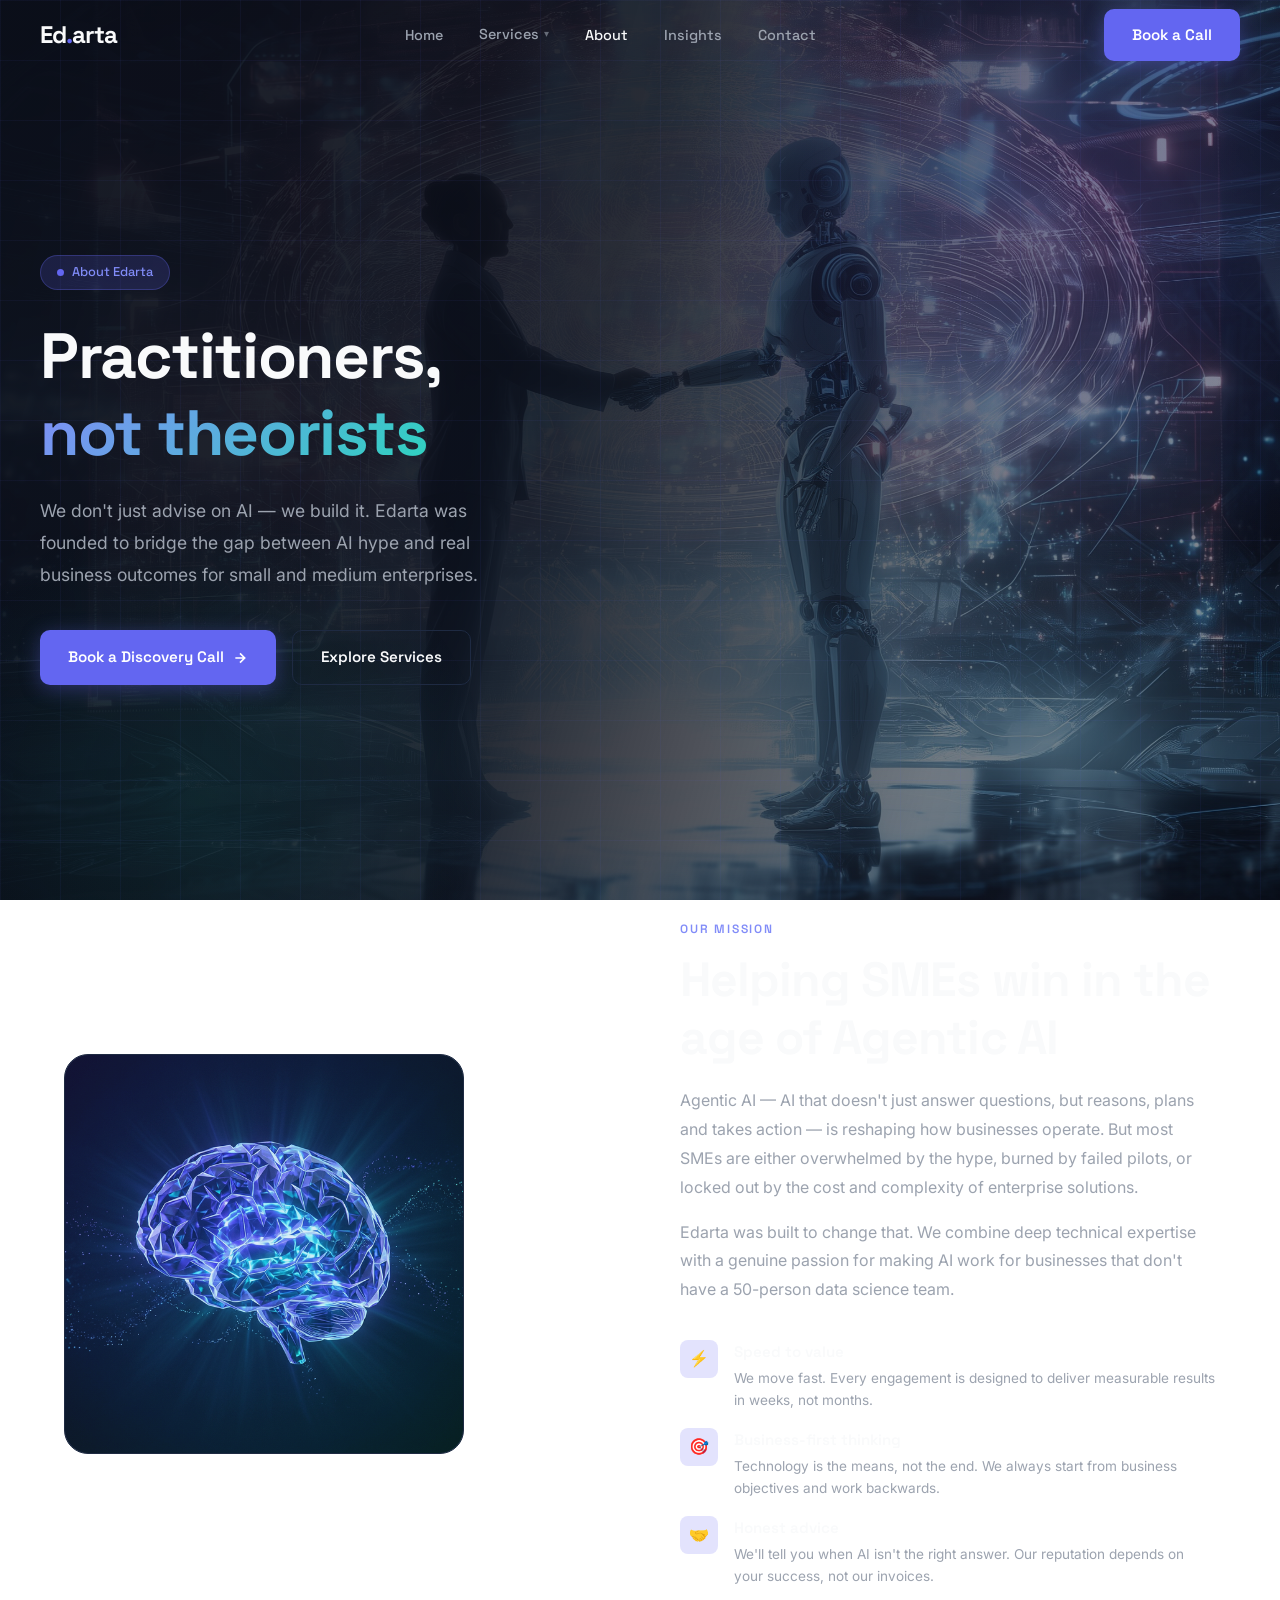
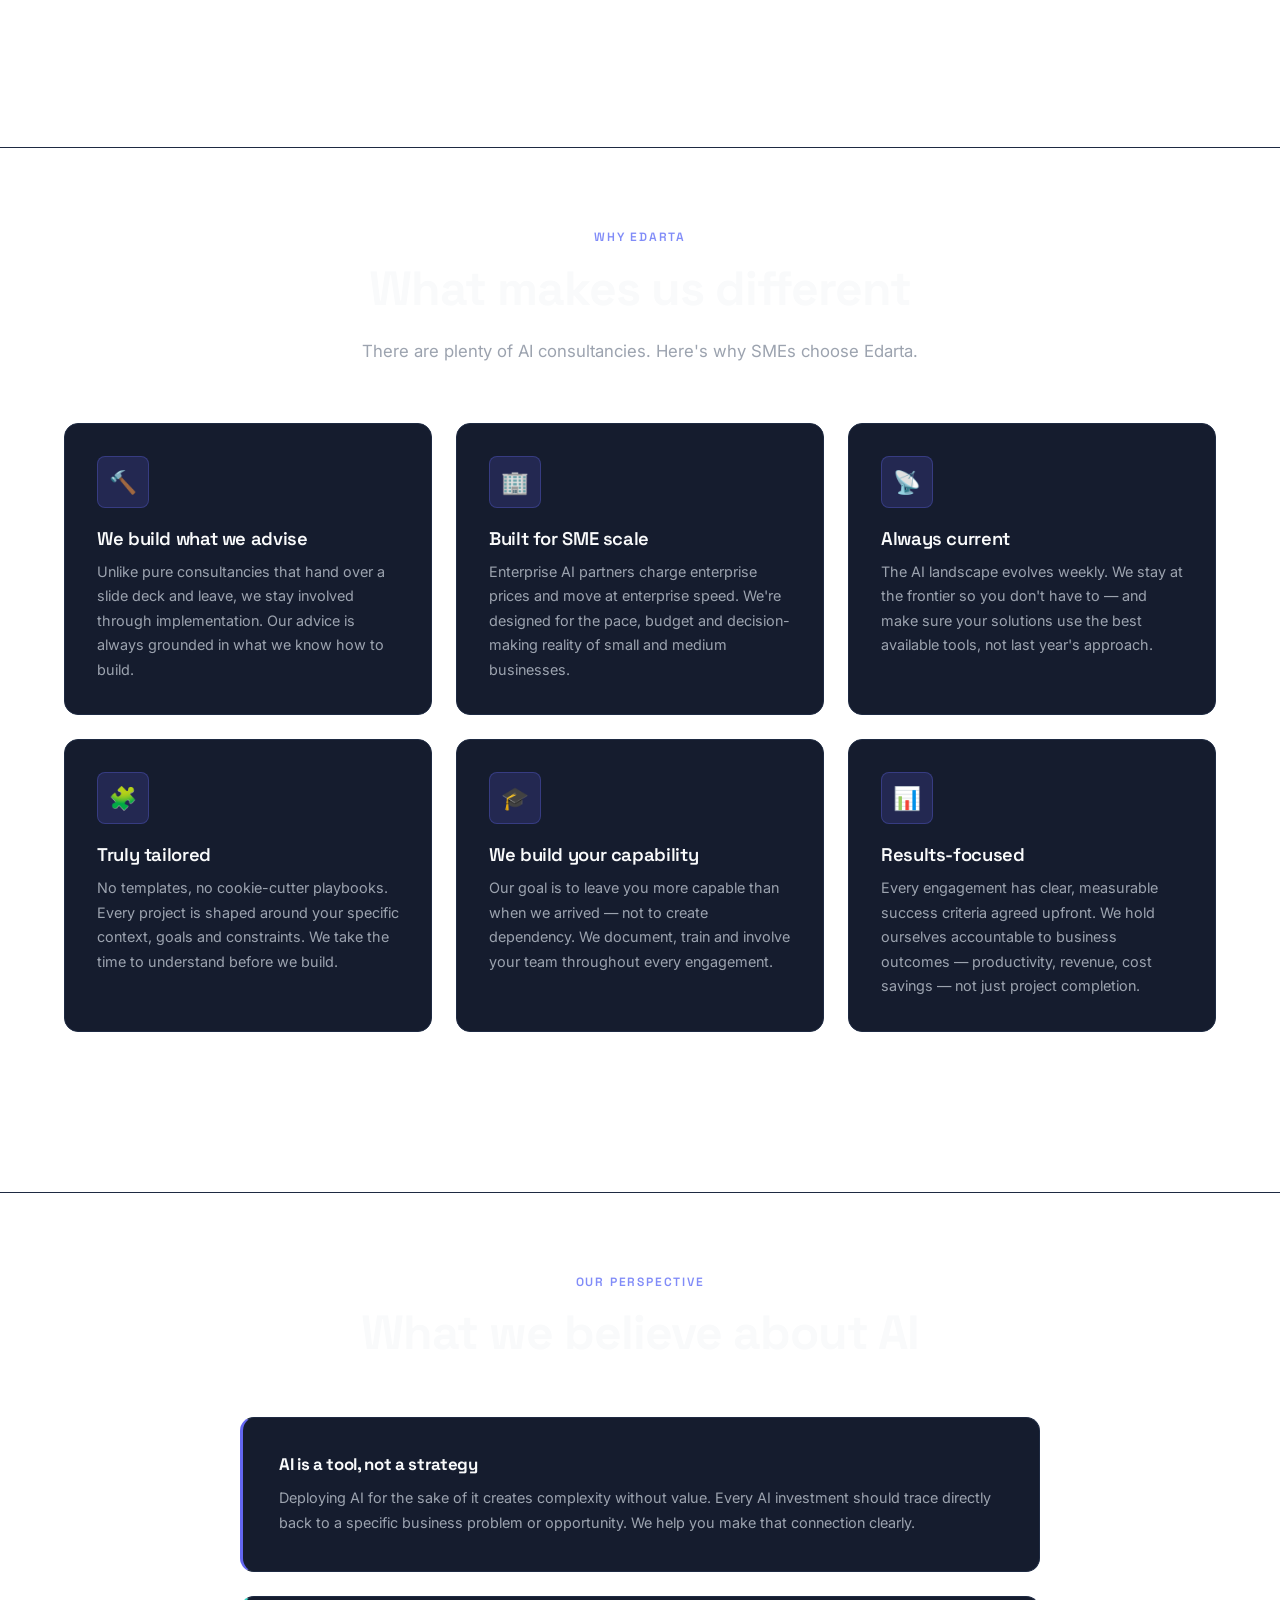
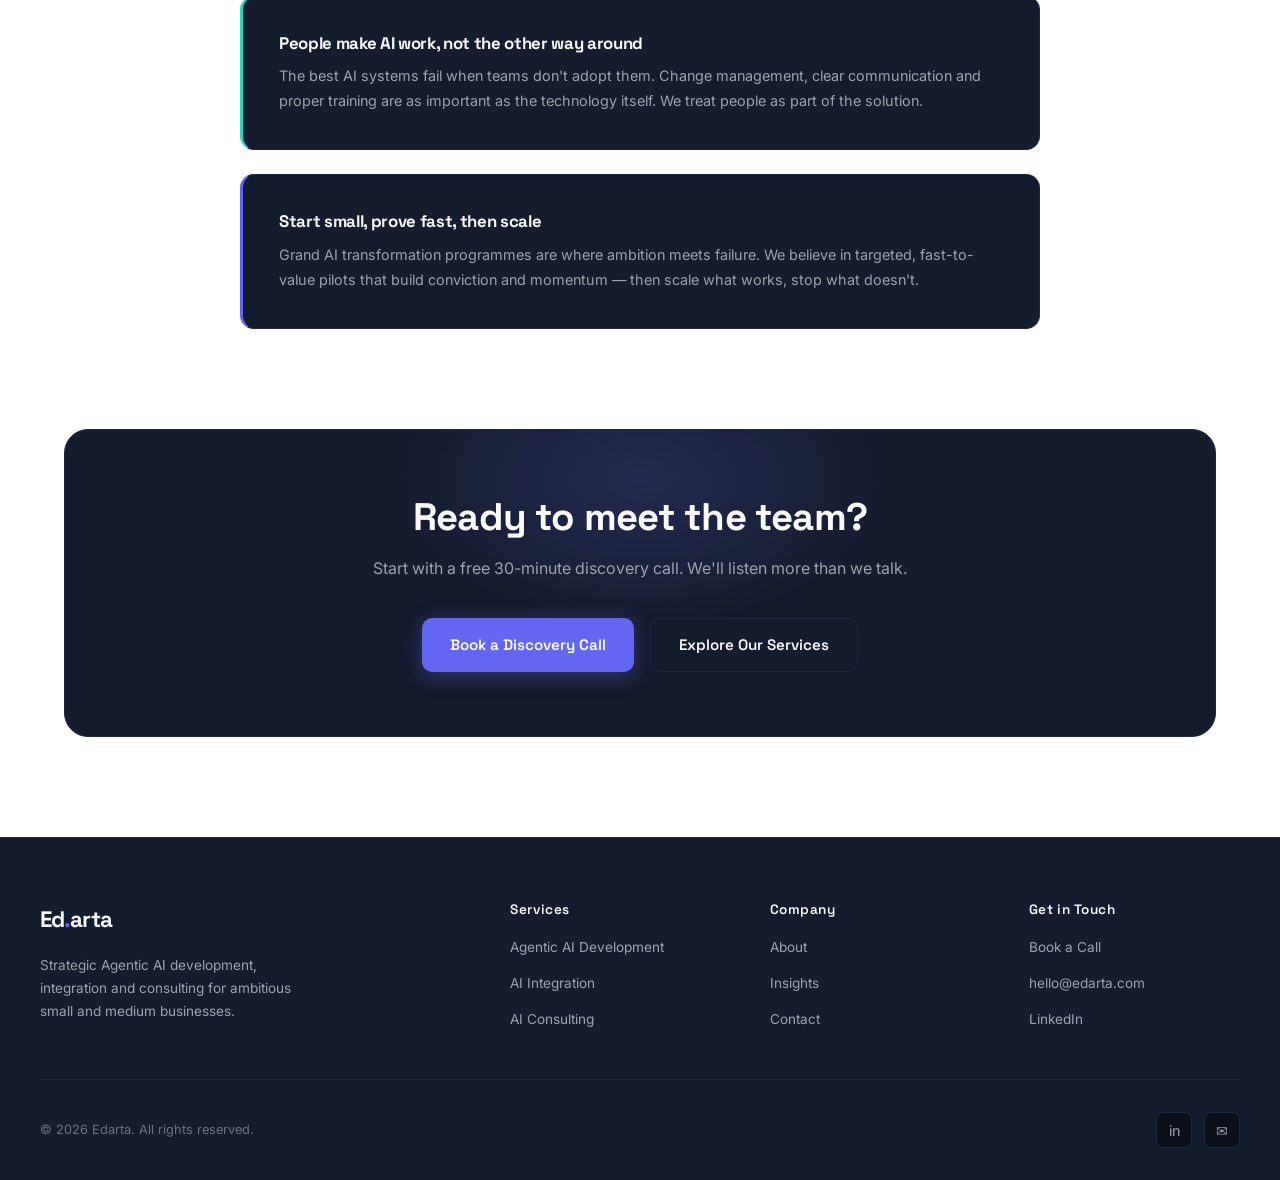
==== about.html @ b9f438ba "Add fixed parallax background to all pages with seamless scroll effect" ====
<!DOCTYPE html>
<html lang="en">

<head>
    <meta charset="UTF-8" />
    <meta name="viewport" content="width=device-width, initial-scale=1.0" />
    <title>About — Edarta | Who We Are</title>
    <meta name="description"
        content="Edarta is a strategic AI consultancy and development partner focused on helping SMEs harness the power of Agentic AI — practically and profitably." />
    <link rel="canonical" href="https://edarta.com/about" />
    <link rel="stylesheet" href="css/style.css" />
    <link rel="icon"
        href="data:image/svg+xml,<svg xmlns='http://www.w3.org/2000/svg' viewBox='0 0 100 100'><text y='.9em' font-size='90'>⬡</text></svg>" />
</head>

<body>
    <div id="page-fixed-bg"
        style="position:fixed;inset:0;z-index:-2;background:url('images/about_bg.jpg') center 30%/cover no-repeat;">
    </div>
    <div id="page-dark-overlay"
        style="position:fixed;inset:0;z-index:-1;background:linear-gradient(105deg, rgba(11,15,26,0.97) 0%, rgba(11,15,26,0.88) 45%, rgba(11,15,26,0.55) 75%, rgba(11,15,26,0.45) 100%);pointer-events:none;">
    </div>

    <!-- ── Navigation ─────────────────────── -->
    <nav class="nav" id="navbar">
        <div class="nav-inner">
            <a href="index.html" class="nav-logo">Ed<span>.</span>arta</a>
            <ul class="nav-links">
                <li><a href="index.html">Home</a></li>
                <li class="has-dropdown">
                    <a href="services.html">Services <span class="nav-dropdown-arrow">▾</span></a>
                    <ul class="nav-dropdown">
                        <li><a href="services.html#agentic"><span class="nav-dropdown-icon">🤖</span>Agentic AI Dev</a>
                        </li>
                        <li><a href="services.html#integration"><span class="nav-dropdown-icon">🔗</span>AI
                                Integration</a></li>
                        <li><a href="services.html#consulting"><span class="nav-dropdown-icon">🧭</span>AI
                                Consulting</a></li>
                    </ul>
                </li>
                <li><a href="about.html" class="active">About</a></li>
                <li><a href="insights.html">Insights</a></li>
                <li><a href="contact.html">Contact</a></li>
            </ul>
            <div class="nav-cta">
                <a href="contact.html" class="btn btn-primary">Book a Call</a>
            </div>
            <button class="nav-toggle" id="nav-toggle" aria-label="Toggle mobile menu">
                <span></span><span></span><span></span>
            </button>
        </div>
    </nav>
    <nav class="nav-mobile" id="nav-mobile">
        <a href="index.html">Home</a>
        <a href="services.html">Services</a>
        <a href="about.html">About</a>
        <a href="insights.html">Insights</a>
        <a href="contact.html">Contact</a>
        <a href="contact.html" class="btn btn-primary">Book a Call</a>
    </nav>

    <main>

        <!-- ── Page Hero ──────────────────────── -->
        <section class="hero" aria-label="About Hero">
            <div class="hero-bg">
                <div class="hero-grid"></div>
                <div class="hero-radial"></div>
                <div class="hero-radial-2"></div>
            </div>
            <div class="hero-content">
                <div class="hero-text">
                    <div class="hero-badge">
                        <span class="hero-badge-dot"></span>
                        About Edarta
                    </div>
                    <h1 class="hero-title">Practitioners, <span class="accent">not&nbsp;theorists</span></h1>
                    <p class="hero-subtitle">
                        We don't just advise on AI — we build it. Edarta was founded to bridge the gap between AI hype
                        and
                        real business outcomes for small and medium enterprises.
                    </p>
                    <div class="hero-actions">
                        <a href="contact.html" class="btn btn-primary" id="about-hero-cta">
                            Book a Discovery Call
                            <svg width="16" height="16" viewBox="0 0 24 24" fill="none" stroke="currentColor"
                                stroke-width="2.5">
                                <path d="M5 12h14M12 5l7 7-7 7" />
                            </svg>
                        </a>
                        <a href="services.html" class="btn btn-outline">Explore Services</a>
                    </div>
                </div>
            </div>
        </section>


        <!-- ── Mission ────────────────────────── -->
        <section style="padding-top: 20px;">
            <div class="container">
                <div class="about-grid">
                    <div class="about-visual fade-up">
                        <div class="about-img-placeholder" style="padding:0;overflow:hidden;">
                            <img src="images/about_brain.png" alt="Crystal brain representing AI intelligence"
                                style="width:100%;height:100%;object-fit:cover;border-radius:var(--radius-lg);" />
                        </div>

                    </div>

                    <div class="fade-up fade-up-delay-2">
                        <span class="section-label">Our Mission</span>
                        <h2 class="section-title">Helping SMEs win in the age of Agentic AI</h2>
                        <p style="color: var(--text-secondary); line-height: 1.8; margin-bottom: 16px;">
                            Agentic AI — AI that doesn't just answer questions, but reasons, plans and takes action — is
                            reshaping how businesses operate. But most SMEs are either overwhelmed by the hype, burned
                            by failed pilots, or locked out by the cost and complexity of enterprise solutions.
                        </p>
                        <p style="color: var(--text-secondary); line-height: 1.8; margin-bottom: 36px;">
                            Edarta was built to change that. We combine deep technical expertise with a genuine passion
                            for making AI work for businesses that don't have a 50-person data science team.
                        </p>

                        <div class="values-list">
                            <div class="value-item">
                                <div class="value-icon">⚡</div>
                                <div>
                                    <div class="value-title">Speed to value</div>
                                    <p class="value-text">We move fast. Every engagement is designed to deliver
                                        measurable results in weeks, not months.</p>
                                </div>
                            </div>
                            <div class="value-item">
                                <div class="value-icon">🎯</div>
                                <div>
                                    <div class="value-title">Business-first thinking</div>
                                    <p class="value-text">Technology is the means, not the end. We always start from
                                        business objectives and work backwards.</p>
                                </div>
                            </div>
                            <div class="value-item">
                                <div class="value-icon">🤝</div>
                                <div>
                                    <div class="value-title">Honest advice</div>
                                    <p class="value-text">We'll tell you when AI isn't the right answer. Our reputation
                                        depends on your success, not our invoices.</p>
                                </div>
                            </div>
                        </div>
                    </div>
                </div>
            </div>
        </section>

        <div class="divider" style="margin: 60px 0;"></div>

        <!-- ── Why Edarta ─────────────────────── -->
        <section style="padding-top: 20px;">
            <div class="container">
                <div class="text-center fade-up" style="margin-bottom: 56px;">
                    <span class="section-label">Why Edarta</span>
                    <h2 class="section-title">What makes us different</h2>
                    <p class="section-subtitle">There are plenty of AI consultancies. Here's why SMEs choose Edarta.</p>
                </div>

                <div class="services-grid">
                    <div class="card fade-up fade-up-delay-1">
                        <div class="card-icon">🔨</div>
                        <h3 class="card-title">We build what we advise</h3>
                        <p class="card-text">Unlike pure consultancies that hand over a slide deck and leave, we stay
                            involved through implementation. Our advice is always grounded in what we know how to build.
                        </p>
                    </div>
                    <div class="card fade-up fade-up-delay-2">
                        <div class="card-icon">🏢</div>
                        <h3 class="card-title">Built for SME scale</h3>
                        <p class="card-text">Enterprise AI partners charge enterprise prices and move at enterprise
                            speed. We're designed for the pace, budget and decision-making reality of small and medium
                            businesses.</p>
                    </div>
                    <div class="card fade-up fade-up-delay-3">
                        <div class="card-icon">📡</div>
                        <h3 class="card-title">Always current</h3>
                        <p class="card-text">The AI landscape evolves weekly. We stay at the frontier so you don't have
                            to — and make sure your solutions use the best available tools, not last year's approach.
                        </p>
                    </div>
                    <div class="card fade-up fade-up-delay-1">
                        <div class="card-icon">🧩</div>
                        <h3 class="card-title">Truly tailored</h3>
                        <p class="card-text">No templates, no cookie-cutter playbooks. Every project is shaped around
                            your specific context, goals and constraints. We take the time to understand before we
                            build.</p>
                    </div>
                    <div class="card fade-up fade-up-delay-2">
                        <div class="card-icon">🎓</div>
                        <h3 class="card-title">We build your capability</h3>
                        <p class="card-text">Our goal is to leave you more capable than when we arrived — not to create
                            dependency. We document, train and involve your team throughout every engagement.</p>
                    </div>
                    <div class="card fade-up fade-up-delay-3">
                        <div class="card-icon">📊</div>
                        <h3 class="card-title">Results-focused</h3>
                        <p class="card-text">Every engagement has clear, measurable success criteria agreed upfront. We
                            hold ourselves accountable to business outcomes — productivity, revenue, cost savings — not
                            just project completion.</p>
                    </div>
                </div>
            </div>
        </section>

        <div class="divider" style="margin: 60px 0;"></div>

        <!-- ── Our Approach to AI ─────────────── -->
        <section style="padding-top: 20px; padding-bottom: 40px;">
            <div class="container">
                <div class="text-center fade-up" style="margin-bottom: 56px;">
                    <span class="section-label">Our Perspective</span>
                    <h2 class="section-title">What we believe about AI</h2>
                </div>

                <div style="max-width: 800px; margin: 0 auto; display: flex; flex-direction: column; gap: 24px;">
                    <div class="card fade-up" style="padding: 36px; border-left: 3px solid var(--indigo);">
                        <h3
                            style="font-family: var(--font-heading); font-size: 1.05rem; margin-bottom: 10px; color: var(--text-primary);">
                            AI is a tool, not a strategy</h3>
                        <p style="color: var(--text-secondary); font-size: 0.9rem; line-height: 1.75;">Deploying AI for
                            the sake of it creates complexity without value. Every AI investment should trace directly
                            back to a specific business problem or opportunity. We help you make that connection
                            clearly.</p>
                    </div>
                    <div class="card fade-up fade-up-delay-1"
                        style="padding: 36px; border-left: 3px solid var(--teal);">
                        <h3
                            style="font-family: var(--font-heading); font-size: 1.05rem; margin-bottom: 10px; color: var(--text-primary);">
                            People make AI work, not the other way around</h3>
                        <p style="color: var(--text-secondary); font-size: 0.9rem; line-height: 1.75;">The best AI
                            systems fail when teams don't adopt them. Change management, clear communication and proper
                            training are as important as the technology itself. We treat people as part of the solution.
                        </p>
                    </div>
                    <div class="card fade-up fade-up-delay-2"
                        style="padding: 36px; border-left: 3px solid var(--indigo);">
                        <h3
                            style="font-family: var(--font-heading); font-size: 1.05rem; margin-bottom: 10px; color: var(--text-primary);">
                            Start small, prove fast, then scale</h3>
                        <p style="color: var(--text-secondary); font-size: 0.9rem; line-height: 1.75;">Grand AI
                            transformation programmes are where ambition meets failure. We believe in targeted,
                            fast-to-value pilots that build conviction and momentum — then scale what works, stop what
                            doesn't.</p>
                    </div>
                </div>
            </div>
        </section>

        <!-- ── CTA ────────────────────────────── -->
        <section style="padding: 60px 24px 100px;">
            <div class="cta-banner fade-up">
                <h2>Ready to meet the team?</h2>
                <p>Start with a free 30-minute discovery call. We'll listen more than we talk.</p>
                <div class="cta-actions">
                    <a href="contact.html" class="btn btn-primary" id="about-cta">Book a Discovery Call</a>
                    <a href="services.html" class="btn btn-outline">Explore Our Services</a>
                </div>
            </div>
        </section>

    </main>

    <footer class="footer">
        <div class="footer-inner">
            <div class="footer-grid">
                <div class="footer-brand">
                    <span class="nav-logo">Ed<span>.</span>arta</span>
                    <p>Strategic Agentic AI development, integration and consulting for ambitious small and medium
                        businesses.</p>
                </div>
                <div class="footer-col">
                    <h4>Services</h4>
                    <ul>
                        <li><a href="services.html#agentic">Agentic AI Development</a></li>
                        <li><a href="services.html#integration">AI Integration</a></li>
                        <li><a href="services.html#consulting">AI Consulting</a></li>
                    </ul>
                </div>
                <div class="footer-col">
                    <h4>Company</h4>
                    <ul>
                        <li><a href="about.html">About</a></li>
                        <li><a href="insights.html">Insights</a></li>
                        <li><a href="contact.html">Contact</a></li>
                    </ul>
                </div>
                <div class="footer-col">
                    <h4>Get in Touch</h4>
                    <ul>
                        <li><a href="contact.html">Book a Call</a></li>
                        <li><a href="mailto:hello@edarta.com">hello@edarta.com</a></li>
                        <li><a href="https://linkedin.com/company/edarta" target="_blank" rel="noopener">LinkedIn</a>
                        </li>
                    </ul>
                </div>
            </div>
            <div class="footer-bottom">
                <span>© 2026 Edarta. All rights reserved.</span>
                <div class="footer-socials">
                    <a href="https://linkedin.com/company/edarta" target="_blank" rel="noopener"
                        class="footer-social-link" aria-label="LinkedIn">in</a>
                    <a href="mailto:hello@edarta.com" class="footer-social-link" aria-label="Email">✉</a>
                </div>
            </div>
        </div>
    </footer>

    <script src="js/main.js"></script>
</body>

</html>
---- css/style.css ----
/* ============================================
   EDARTA — Global Stylesheet
   Design System: Deep Navy + Electric Indigo
   ============================================ */

@import url('https://fonts.googleapis.com/css2?family=Space+Grotesk:wght@300;400;500;600;700&family=Inter:wght@300;400;500&display=swap');

/* ── Reset & Base ─────────────────────────── */
*,
*::before,
*::after {
    box-sizing: border-box;
    margin: 0;
    padding: 0;
}

:root {
    --navy: #0B0F1A;
    --navy-mid: #111827;
    --navy-card: #151C2E;
    --navy-border: #1E2A42;
    --indigo: #6366F1;
    --indigo-light: #818CF8;
    --indigo-glow: rgba(99, 102, 241, 0.18);
    --teal: #2DD4BF;
    --teal-glow: rgba(45, 212, 191, 0.15);
    --white: #FFFFFF;
    --grey-100: #F3F4F6;
    --grey-300: #D1D5DB;
    --grey-400: #9CA3AF;
    --grey-500: #6B7280;
    --text-primary: #F9FAFB;
    --text-secondary: #9CA3AF;
    --text-muted: #6B7280;
    --radius-sm: 8px;
    --radius-md: 14px;
    --radius-lg: 24px;
    --radius-xl: 40px;
    --shadow-card: 0 4px 32px rgba(0, 0, 0, 0.35);
    --shadow-glow: 0 0 40px rgba(99, 102, 241, 0.2);
    --transition: 0.3s cubic-bezier(0.4, 0, 0.2, 1);
    --font-heading: 'Space Grotesk', sans-serif;
    --font-body: 'Inter', sans-serif;
    --max-w: 1200px;
    --section-pad: 100px 24px;
}

html {
    scroll-behavior: smooth;
}

body {
    font-family: var(--font-body);
    background-color: transparent;
    color: var(--text-primary);
    line-height: 1.6;
    -webkit-font-smoothing: antialiased;
    overflow-x: hidden;
}

img {
    display: block;
    max-width: 100%;
}

a {
    text-decoration: none;
    color: inherit;
}

ul {
    list-style: none;
}

/* ── Typography ───────────────────────────── */
h1,
h2,
h3,
h4,
h5,
h6 {
    font-family: var(--font-heading);
    font-weight: 700;
    line-height: 1.2;
    letter-spacing: -0.02em;
}

.section-label {
    font-family: var(--font-heading);
    font-size: 0.75rem;
    font-weight: 600;
    letter-spacing: 0.15em;
    text-transform: uppercase;
    color: var(--indigo-light);
    margin-bottom: 12px;
    display: block;
}

.section-title {
    font-size: clamp(2rem, 4vw, 3rem);
    color: var(--text-primary);
    margin-bottom: 20px;
}

.section-subtitle {
    font-size: 1.05rem;
    color: var(--text-secondary);
    max-width: 600px;
    line-height: 1.75;
}

/* ── Layout ───────────────────────────────── */
.container {
    max-width: var(--max-w);
    margin: 0 auto;
    padding: 0 24px;
}

section {
    padding: var(--section-pad);
}

.text-center {
    text-align: center;
}

.text-center .section-subtitle {
    margin: 0 auto;
}

/* ── Buttons ──────────────────────────────── */
.btn {
    display: inline-flex;
    align-items: center;
    gap: 8px;
    padding: 14px 28px;
    border-radius: 10px;
    font-family: var(--font-heading);
    font-weight: 600;
    font-size: 0.95rem;
    cursor: pointer;
    transition: var(--transition);
    border: none;
    outline: none;
    text-decoration: none;
    white-space: nowrap;
}

.btn-primary {
    background: var(--indigo);
    color: #fff;
    box-shadow: 0 4px 20px rgba(99, 102, 241, 0.35);
}

.btn-primary:hover {
    background: var(--indigo-light);
    transform: translateY(-2px);
    box-shadow: 0 8px 30px rgba(99, 102, 241, 0.45);
}

.btn-outline {
    background: transparent;
    color: var(--text-primary);
    border: 1.5px solid var(--navy-border);
}

.btn-outline:hover {
    border-color: var(--indigo);
    color: var(--indigo-light);
    transform: translateY(-2px);
}

.btn-ghost {
    background: transparent;
    color: var(--indigo-light);
    padding: 0;
    font-size: 0.95rem;
}

.btn-ghost:hover {
    color: var(--white);
}

.btn-ghost svg {
    transition: transform var(--transition);
}

.btn-ghost:hover svg {
    transform: translateX(4px);
}

/* ── Navigation ───────────────────────────── */
.nav {
    position: fixed;
    top: 0;
    left: 0;
    right: 0;
    z-index: 100;
    padding: 0 24px;
    transition: background var(--transition), box-shadow var(--transition);
}

.nav.scrolled {
    background: rgba(11, 15, 26, 0.90);
    backdrop-filter: blur(16px);
    -webkit-backdrop-filter: blur(16px);
    box-shadow: 0 1px 0 var(--navy-border);
}

.nav-inner {
    max-width: var(--max-w);
    margin: 0 auto;
    display: flex;
    align-items: center;
    justify-content: space-between;
    height: 70px;
}

.nav-logo {
    font-family: var(--font-heading);
    font-size: 1.5rem;
    font-weight: 700;
    color: var(--text-primary);
    letter-spacing: -0.04em;
}

.nav-logo span {
    color: var(--indigo);
}

.nav-links {
    display: flex;
    align-items: center;
    gap: 36px;
}

.nav-links a {
    font-family: var(--font-heading);
    font-size: 0.9rem;
    font-weight: 500;
    color: var(--text-secondary);
    transition: color var(--transition);
}

.nav-links a:hover,
.nav-links a.active {
    color: var(--text-primary);
}

/* ── Nav Dropdown ─────────────────────────── */
.nav-links li.has-dropdown {
    position: relative;
}

.nav-links li.has-dropdown>a {
    display: flex;
    align-items: center;
    gap: 5px;
}

.nav-dropdown-arrow {
    display: inline-block;
    font-size: 0.6rem;
    transition: transform var(--transition);
    opacity: 0.6;
}

.nav-links li.has-dropdown:hover .nav-dropdown-arrow {
    transform: rotate(180deg);
    opacity: 1;
}

.nav-dropdown {
    position: absolute;
    top: calc(100% + 14px);
    left: 50%;
    transform: translateX(-50%);
    width: 230px;
    background: rgba(15, 20, 40, 0.97);
    backdrop-filter: blur(20px);
    -webkit-backdrop-filter: blur(20px);
    border: 1px solid var(--navy-border);
    border-radius: var(--radius-md);
    padding: 8px;
    box-shadow: 0 16px 48px rgba(0, 0, 0, 0.5), 0 0 0 1px rgba(99, 102, 241, 0.08);
    opacity: 0;
    visibility: hidden;
    pointer-events: none;
    transform: translateX(-50%) translateY(8px);
    transition: opacity 0.2s ease, transform 0.2s ease, visibility 0.2s;
    z-index: 200;
}

.nav-links li.has-dropdown:hover .nav-dropdown {
    opacity: 1;
    visibility: visible;
    pointer-events: auto;
    transform: translateX(-50%) translateY(0);
}

/* Invisible bridge to prevent gap-based hover loss */
.nav-dropdown::before {
    content: '';
    position: absolute;
    top: -14px;
    left: 0;
    right: 0;
    height: 14px;
}

.nav-dropdown a {
    display: flex;
    align-items: center;
    gap: 10px;
    padding: 10px 14px;
    border-radius: 8px;
    font-size: 0.85rem !important;
    color: var(--text-secondary) !important;
    transition: background var(--transition), color var(--transition) !important;
    white-space: nowrap;
}

.nav-dropdown a:hover {
    background: var(--indigo-glow);
    color: var(--text-primary) !important;
}

.nav-dropdown-icon {
    width: 28px;
    height: 28px;
    border-radius: 6px;
    background: var(--indigo-glow);
    border: 1px solid rgba(99, 102, 241, 0.25);
    display: flex;
    align-items: center;
    justify-content: center;
    font-size: 0.85rem;
    flex-shrink: 0;
}


.nav-cta {
    display: flex;
    align-items: center;
    gap: 16px;
}

/* Hamburger */
.nav-toggle {
    display: none;
    flex-direction: column;
    gap: 5px;
    cursor: pointer;
    background: none;
    border: none;
    padding: 4px;
}

.nav-toggle span {
    display: block;
    width: 24px;
    height: 2px;
    background: var(--text-primary);
    border-radius: 2px;
    transition: var(--transition);
}

.nav-toggle.open span:nth-child(1) {
    transform: translateY(7px) rotate(45deg);
}

.nav-toggle.open span:nth-child(2) {
    opacity: 0;
}

.nav-toggle.open span:nth-child(3) {
    transform: translateY(-7px) rotate(-45deg);
}

/* Mobile menu */
.nav-mobile {
    display: none;
    position: fixed;
    inset: 70px 0 0 0;
    background: rgba(11, 15, 26, 0.98);
    backdrop-filter: blur(16px);
    flex-direction: column;
    align-items: center;
    justify-content: center;
    gap: 40px;
    z-index: 99;
}

.nav-mobile.open {
    display: flex;
}

.nav-mobile a {
    font-family: var(--font-heading);
    font-size: 1.5rem;
    font-weight: 600;
    color: var(--text-secondary);
    transition: color var(--transition);
}

.nav-mobile a:hover {
    color: var(--white);
}

/* ── Hero ─────────────────────────────────── */
.hero {
    min-height: 100vh;
    display: flex;
    align-items: center;
    position: relative;
    overflow: hidden;
    padding: 120px 24px 80px;
}

.hero-bg {
    position: absolute;
    inset: 0;
    pointer-events: none;
}

.hero-grid {
    position: absolute;
    inset: 0;
    background-image:
        linear-gradient(rgba(99, 102, 241, 0.06) 1px, transparent 1px),
        linear-gradient(90deg, rgba(99, 102, 241, 0.06) 1px, transparent 1px);
    background-size: 60px 60px;
}

.hero-radial {
    position: absolute;
    top: -200px;
    right: -200px;
    width: 800px;
    height: 800px;
    background: radial-gradient(circle at center, rgba(99, 102, 241, 0.18) 0%, transparent 70%);
    animation: pulse-glow 6s ease-in-out infinite;
}

.hero-radial-2 {
    position: absolute;
    bottom: -200px;
    left: -100px;
    width: 600px;
    height: 600px;
    background: radial-gradient(circle at center, rgba(45, 212, 191, 0.1) 0%, transparent 70%);
    animation: pulse-glow 8s ease-in-out infinite reverse;
}

@keyframes pulse-glow {

    0%,
    100% {
        opacity: 0.7;
        transform: scale(1);
    }

    50% {
        opacity: 1;
        transform: scale(1.05);
    }
}

.hero-content {
    max-width: var(--max-w);
    margin: 0 auto;
    display: grid;
    grid-template-columns: 1fr 1fr;
    gap: 60px;
    align-items: center;
    width: 100%;
    position: relative;
    z-index: 1;
}

.hero-badge {
    display: inline-flex;
    align-items: center;
    gap: 8px;
    background: var(--indigo-glow);
    border: 1px solid rgba(99, 102, 241, 0.3);
    border-radius: 100px;
    padding: 6px 16px;
    font-size: 0.8rem;
    font-family: var(--font-heading);
    font-weight: 500;
    color: var(--indigo-light);
    margin-bottom: 28px;
}

.hero-badge-dot {
    width: 7px;
    height: 7px;
    border-radius: 50%;
    background: var(--indigo);
    animation: blink 2s ease-in-out infinite;
}

@keyframes blink {

    0%,
    100% {
        opacity: 1;
    }

    50% {
        opacity: 0.3;
    }
}

.hero-title {
    font-size: clamp(2.6rem, 5vw, 4rem);
    margin-bottom: 24px;
}

.hero-title .accent {
    background: linear-gradient(135deg, var(--indigo-light), var(--teal));
    -webkit-background-clip: text;
    -webkit-text-fill-color: transparent;
    background-clip: text;
}

.hero-subtitle {
    font-size: 1.1rem;
    color: var(--text-secondary);
    line-height: 1.8;
    margin-bottom: 40px;
    max-width: 480px;
}

.hero-actions {
    display: flex;
    gap: 16px;
    flex-wrap: wrap;
}

/* Hero visual */
.hero-visual {
    position: relative;
    display: flex;
    justify-content: center;
    align-items: center;
}

.hero-diagram {
    width: 100%;
    max-width: 440px;
    aspect-ratio: 1;
    position: relative;
}

.diagram-ring {
    position: absolute;
    border-radius: 50%;
    border: 1px solid rgba(99, 102, 241, 0.2);
    top: 50%;
    left: 50%;
    transform: translate(-50%, -50%);
    animation: spin-slow linear infinite;
}

.diagram-ring:nth-child(1) {
    width: 70%;
    height: 70%;
    animation-duration: 20s;
    border-style: dashed;
}

.diagram-ring:nth-child(2) {
    width: 88%;
    height: 88%;
    animation-duration: 35s;
    animation-direction: reverse;
    border-color: rgba(45, 212, 191, 0.15);
}

.diagram-ring:nth-child(3) {
    width: 100%;
    height: 100%;
    animation-duration: 50s;
    border-color: rgba(99, 102, 241, 0.08);
}

@keyframes spin-slow {
    from {
        transform: translate(-50%, -50%) rotate(0deg);
    }

    to {
        transform: translate(-50%, -50%) rotate(360deg);
    }
}

.diagram-center {
    position: absolute;
    top: 50%;
    left: 50%;
    transform: translate(-50%, -50%);
    width: 90px;
    height: 90px;
    background: linear-gradient(135deg, var(--indigo), #4F46E5);
    border-radius: 50%;
    display: flex;
    align-items: center;
    justify-content: center;
    box-shadow: 0 0 50px rgba(99, 102, 241, 0.5), 0 0 100px rgba(99, 102, 241, 0.2);
    font-size: 2rem;
}

.diagram-node {
    position: absolute;
    width: 44px;
    height: 44px;
    border-radius: 50%;
    display: flex;
    align-items: center;
    justify-content: center;
    font-size: 1.1rem;
    border: 1.5px solid var(--navy-border);
}

.diagram-node.n1 {
    top: 8%;
    left: 50%;
    transform: translate(-50%, 0);
    background: rgba(99, 102, 241, 0.15);
    border-color: rgba(99, 102, 241, 0.4);
}

.diagram-node.n2 {
    top: 50%;
    right: 4%;
    transform: translate(0, -50%);
    background: rgba(45, 212, 191, 0.15);
    border-color: rgba(45, 212, 191, 0.4);
}

.diagram-node.n3 {
    bottom: 8%;
    left: 50%;
    transform: translate(-50%, 0);
    background: rgba(99, 102, 241, 0.12);
    border-color: rgba(99, 102, 241, 0.3);
}

.diagram-node.n4 {
    top: 50%;
    left: 4%;
    transform: translate(0, -50%);
    background: rgba(45, 212, 191, 0.12);
    border-color: rgba(45, 212, 191, 0.3);
}

.diagram-node.n5 {
    top: 20%;
    right: 12%;
    background: rgba(99, 102, 241, 0.1);
    border-color: rgba(99, 102, 241, 0.25);
}

.diagram-node.n6 {
    bottom: 20%;
    right: 12%;
    background: rgba(45, 212, 191, 0.1);
    border-color: rgba(45, 212, 191, 0.25);
}

/* ── Stats Strip ─────────────────────────── */
.stats-strip {
    background: var(--navy-card);
    border-top: 1px solid var(--navy-border);
    border-bottom: 1px solid var(--navy-border);
    padding: 48px 24px;
}

.stats-inner {
    max-width: var(--max-w);
    margin: 0 auto;
    display: grid;
    grid-template-columns: repeat(4, 1fr);
    gap: 24px;
    text-align: center;
}

.stat-item {
    padding: 16px;
    border-right: 1px solid var(--navy-border);
}

.stat-item:last-child {
    border-right: none;
}

.stat-number {
    font-family: var(--font-heading);
    font-size: 2.5rem;
    font-weight: 700;
    color: var(--text-primary);
    line-height: 1;
    margin-bottom: 8px;
}

.stat-number span {
    color: var(--indigo);
}

.stat-label {
    font-size: 0.875rem;
    color: var(--text-secondary);
}

/* ── Cards ────────────────────────────────── */
.card {
    background: var(--navy-card);
    border: 1px solid var(--navy-border);
    border-radius: var(--radius-md);
    padding: 32px;
    transition: var(--transition);
    position: relative;
    overflow: hidden;
}

.card::before {
    content: '';
    position: absolute;
    inset: 0;
    background: linear-gradient(135deg, var(--indigo-glow), transparent 60%);
    opacity: 0;
    transition: opacity var(--transition);
}

.card:hover {
    border-color: rgba(99, 102, 241, 0.4);
    transform: translateY(-4px);
    box-shadow: var(--shadow-card), var(--shadow-glow);
}

.card:hover::before {
    opacity: 1;
}

.card-icon {
    width: 52px;
    height: 52px;
    background: var(--indigo-glow);
    border: 1px solid rgba(99, 102, 241, 0.3);
    border-radius: var(--radius-sm);
    display: flex;
    align-items: center;
    justify-content: center;
    font-size: 1.4rem;
    margin-bottom: 20px;
}

.card-title {
    font-family: var(--font-heading);
    font-size: 1.15rem;
    font-weight: 600;
    margin-bottom: 10px;
    color: var(--text-primary);
}

.card-text {
    font-size: 0.9rem;
    color: var(--text-secondary);
    line-height: 1.7;
}

/* ── Services Grid ───────────────────────── */
.services-grid {
    display: grid;
    grid-template-columns: repeat(3, 1fr);
    gap: 24px;
    margin-top: 56px;
}

/* ── How We Work ─────────────────────────── */
.process-steps {
    display: grid;
    grid-template-columns: repeat(3, 1fr);
    gap: 0;
    margin-top: 56px;
    position: relative;
}

.process-steps::before {
    content: '';
    position: absolute;
    top: 36px;
    left: 16.67%;
    right: 16.67%;
    height: 1px;
    background: linear-gradient(90deg, var(--indigo), var(--teal), var(--indigo));
    opacity: 0.4;
}

.process-step {
    text-align: center;
    padding: 0 24px;
    position: relative;
}

.process-num {
    width: 72px;
    height: 72px;
    border-radius: 50%;
    background: var(--navy-card);
    border: 1px solid var(--navy-border);
    display: flex;
    align-items: center;
    justify-content: center;
    font-family: var(--font-heading);
    font-size: 1.5rem;
    font-weight: 700;
    color: var(--indigo-light);
    margin: 0 auto 24px;
    position: relative;
    z-index: 1;
}

.process-title {
    font-family: var(--font-heading);
    font-size: 1.1rem;
    font-weight: 600;
    margin-bottom: 12px;
    color: var(--text-primary);
}

.process-text {
    font-size: 0.875rem;
    color: var(--text-secondary);
    line-height: 1.7;
}

/* ── CTA Banner ──────────────────────────── */
.cta-banner {
    background: var(--navy-card);
    border: 1px solid var(--navy-border);
    border-radius: var(--radius-lg);
    padding: 64px 48px;
    text-align: center;
    position: relative;
    overflow: hidden;
    margin: 0 24px;
    max-width: calc(var(--max-w) - 48px);
    margin: 0 auto;
}

.cta-banner::before {
    content: '';
    position: absolute;
    top: -100px;
    left: 50%;
    transform: translateX(-50%);
    width: 500px;
    height: 300px;
    background: radial-gradient(ellipse, var(--indigo-glow) 0%, transparent 70%);
}

.cta-banner h2 {
    font-size: clamp(1.75rem, 3vw, 2.5rem);
    margin-bottom: 16px;
    position: relative;
}

.cta-banner p {
    color: var(--text-secondary);
    font-size: 1rem;
    margin-bottom: 36px;
    position: relative;
}

.cta-actions {
    display: flex;
    gap: 16px;
    justify-content: center;
    flex-wrap: wrap;
    position: relative;
}

/* ── Testimonials ────────────────────────── */
.testimonial-grid {
    display: grid;
    grid-template-columns: repeat(2, 1fr);
    gap: 24px;
    margin-top: 56px;
}

.testimonial-card {
    background: var(--navy-card);
    border: 1px solid var(--navy-border);
    border-radius: var(--radius-md);
    padding: 32px;
}

.testimonial-quote {
    font-size: 1rem;
    color: var(--text-secondary);
    line-height: 1.75;
    margin-bottom: 28px;
    font-style: italic;
}

.testimonial-author {
    display: flex;
    align-items: center;
    gap: 14px;
}

.testimonial-avatar {
    width: 44px;
    height: 44px;
    border-radius: 50%;
    background: linear-gradient(135deg, var(--indigo), var(--teal));
    display: flex;
    align-items: center;
    justify-content: center;
    font-family: var(--font-heading);
    font-weight: 700;
    font-size: 0.9rem;
    color: #fff;
    flex-shrink: 0;
}

.testimonial-name {
    font-family: var(--font-heading);
    font-weight: 600;
    font-size: 0.9rem;
    color: var(--text-primary);
}

.testimonial-role {
    font-size: 0.8rem;
    color: var(--text-muted);
    margin-top: 2px;
}

/* ── Insights / Blog Cards ──────────────── */
.insights-grid {
    display: grid;
    grid-template-columns: repeat(3, 1fr);
    gap: 24px;
    margin-top: 56px;
}

.insight-card {
    background: var(--navy-card);
    border: 1px solid var(--navy-border);
    border-radius: var(--radius-md);
    overflow: hidden;
    transition: var(--transition);
    cursor: pointer;
}

.insight-card:hover {
    border-color: rgba(99, 102, 241, 0.4);
    transform: translateY(-4px);
    box-shadow: var(--shadow-card);
}

.insight-thumb {
    height: 180px;
    position: relative;
    overflow: hidden;
}

.insight-thumb-inner {
    width: 100%;
    height: 100%;
    display: flex;
    align-items: center;
    justify-content: center;
    font-size: 3rem;
    transition: transform var(--transition);
}

.insight-card:hover .insight-thumb-inner {
    transform: scale(1.08);
}

.insight-body {
    padding: 24px;
}

.insight-tag {
    font-size: 0.72rem;
    font-family: var(--font-heading);
    font-weight: 600;
    letter-spacing: 0.12em;
    text-transform: uppercase;
    color: var(--indigo-light);
    margin-bottom: 10px;
}

.insight-title {
    font-family: var(--font-heading);
    font-size: 1rem;
    font-weight: 600;
    color: var(--text-primary);
    margin-bottom: 10px;
    line-height: 1.45;
}

.insight-excerpt {
    font-size: 0.855rem;
    color: var(--text-secondary);
    line-height: 1.7;
    margin-bottom: 18px;
}

.insight-meta {
    font-size: 0.78rem;
    color: var(--text-muted);
}

/* ── Team / About ────────────────────────── */
.about-grid {
    display: grid;
    grid-template-columns: 1fr 1fr;
    gap: 80px;
    align-items: center;
}

.about-visual {
    position: relative;
}

.about-img-placeholder {
    width: 100%;
    aspect-ratio: 1;
    max-width: 400px;
    background: var(--navy-card);
    border: 1px solid var(--navy-border);
    border-radius: var(--radius-lg);
    display: flex;
    align-items: center;
    justify-content: center;
    font-size: 5rem;
    position: relative;
    overflow: hidden;
}

.about-img-placeholder::before {
    content: '';
    position: absolute;
    inset: 0;
    background: linear-gradient(135deg, var(--indigo-glow), var(--teal-glow));
}

.about-badge {
    position: absolute;
    bottom: -20px;
    right: -20px;
    background: var(--navy-card);
    border: 1px solid var(--navy-border);
    border-radius: var(--radius-md);
    padding: 16px 20px;
    box-shadow: var(--shadow-card);
}

.about-badge-num {
    font-family: var(--font-heading);
    font-size: 1.75rem;
    font-weight: 700;
    color: var(--indigo-light);
}

.about-badge-text {
    font-size: 0.75rem;
    color: var(--text-secondary);
}

.values-list {
    margin-top: 32px;
    display: flex;
    flex-direction: column;
    gap: 16px;
}

.value-item {
    display: flex;
    gap: 16px;
    align-items: flex-start;
}

.value-icon {
    width: 38px;
    height: 38px;
    flex-shrink: 0;
    background: var(--indigo-glow);
    border-radius: var(--radius-sm);
    display: flex;
    align-items: center;
    justify-content: center;
    font-size: 1rem;
}

.value-title {
    font-family: var(--font-heading);
    font-size: 0.95rem;
    font-weight: 600;
    color: var(--text-primary);
    margin-bottom: 4px;
}

.value-text {
    font-size: 0.85rem;
    color: var(--text-secondary);
    line-height: 1.6;
}

/* ── Contact Form ────────────────────────── */
.contact-grid {
    display: grid;
    grid-template-columns: 1fr 1.4fr;
    gap: 64px;
    align-items: start;
}

.contact-info h2 {
    margin-bottom: 16px;
}

.contact-info p {
    color: var(--text-secondary);
    line-height: 1.75;
    margin-bottom: 40px;
}

.contact-details {
    display: flex;
    flex-direction: column;
    gap: 20px;
}

.contact-detail {
    display: flex;
    align-items: center;
    gap: 14px;
}

.contact-detail-icon {
    width: 42px;
    height: 42px;
    border-radius: var(--radius-sm);
    background: var(--indigo-glow);
    border: 1px solid rgba(99, 102, 241, 0.3);
    display: flex;
    align-items: center;
    justify-content: center;
    font-size: 1rem;
    flex-shrink: 0;
}

.contact-detail-label {
    font-size: 0.78rem;
    color: var(--text-muted);
    margin-bottom: 2px;
}

.contact-detail-value {
    font-family: var(--font-heading);
    font-size: 0.9rem;
    font-weight: 500;
    color: var(--text-primary);
}

.form-card {
    background: var(--navy-card);
    border: 1px solid var(--navy-border);
    border-radius: var(--radius-lg);
    padding: 40px;
}

.form-group {
    margin-bottom: 20px;
}

.form-row {
    display: grid;
    grid-template-columns: 1fr 1fr;
    gap: 16px;
}

label {
    display: block;
    font-size: 0.8rem;
    font-family: var(--font-heading);
    font-weight: 500;
    color: var(--text-secondary);
    margin-bottom: 8px;
    letter-spacing: 0.03em;
}

input,
textarea,
select {
    width: 100%;
    background: var(--navy);
    border: 1.5px solid var(--navy-border);
    border-radius: var(--radius-sm);
    padding: 12px 16px;
    font-family: var(--font-body);
    font-size: 0.9rem;
    color: var(--text-primary);
    outline: none;
    transition: border-color var(--transition), box-shadow var(--transition);
    appearance: none;
}

input::placeholder,
textarea::placeholder {
    color: var(--text-muted);
}

input:focus,
textarea:focus,
select:focus {
    border-color: var(--indigo);
    box-shadow: 0 0 0 3px var(--indigo-glow);
}

textarea {
    resize: vertical;
    min-height: 120px;
}

.form-submit {
    width: 100%;
    padding: 15px;
    font-size: 1rem;
    margin-top: 8px;
    justify-content: center;
}

/* Success message */
.form-success {
    display: none;
    text-align: center;
    padding: 40px;
}

.form-success .success-icon {
    font-size: 3rem;
    margin-bottom: 16px;
}

.form-success h3 {
    font-family: var(--font-heading);
    font-size: 1.3rem;
    color: var(--text-primary);
    margin-bottom: 8px;
}

.form-success p {
    color: var(--text-secondary);
    font-size: 0.9rem;
}

/* ── Page Hero (inner pages) ─────────────── */
.page-hero {
    padding: 160px 24px 80px;
    text-align: center;
    position: relative;
    overflow: hidden;
}

.page-hero::before {
    content: '';
    position: absolute;
    top: 0;
    left: 50%;
    transform: translateX(-50%);
    width: 600px;
    height: 400px;
    background: radial-gradient(ellipse, var(--indigo-glow) 0%, transparent 70%);
}

.page-hero-content {
    position: relative;
    z-index: 1;
    max-width: 700px;
    margin: 0 auto;
}

.page-hero h1 {
    font-size: clamp(2.2rem, 4vw, 3.5rem);
    margin-bottom: 20px;
}

.page-hero p {
    font-size: 1.1rem;
    color: var(--text-secondary);
    line-height: 1.75;
}

/* ── Service Detail Page  ────────────────── */
.service-detail {
    display: grid;
    grid-template-columns: 1fr 1fr;
    gap: 60px;
    align-items: start;
    margin-top: 20px;
}

.service-features {
    display: flex;
    flex-direction: column;
    gap: 16px;
    margin-top: 32px;
}

.service-feature {
    display: flex;
    align-items: flex-start;
    gap: 14px;
}

.service-feature-check {
    width: 22px;
    height: 22px;
    background: var(--indigo-glow);
    border-radius: 50%;
    display: flex;
    align-items: center;
    justify-content: center;
    color: var(--indigo-light);
    font-size: 0.7rem;
    flex-shrink: 0;
    margin-top: 2px;
}

.service-feature-text {
    font-size: 0.9rem;
    color: var(--text-secondary);
    line-height: 1.65;
}

/* ── Footer ──────────────────────────────── */
.footer {
    background: var(--navy-card);
    border-top: 1px solid var(--navy-border);
    padding: 64px 24px 32px;
}

.footer-inner {
    max-width: var(--max-w);
    margin: 0 auto;
}

.footer-grid {
    display: grid;
    grid-template-columns: 2fr 1fr 1fr 1fr;
    gap: 48px;
    margin-bottom: 48px;
}

.footer-brand .nav-logo {
    font-size: 1.4rem;
    margin-bottom: 16px;
    display: block;
}

.footer-brand p {
    font-size: 0.85rem;
    color: var(--text-secondary);
    line-height: 1.7;
    max-width: 260px;
}

.footer-col h4 {
    font-family: var(--font-heading);
    font-size: 0.85rem;
    font-weight: 600;
    color: var(--text-primary);
    margin-bottom: 16px;
    letter-spacing: 0.04em;
}

.footer-col ul {
    display: flex;
    flex-direction: column;
    gap: 10px;
}

.footer-col ul li a {
    font-size: 0.85rem;
    color: var(--text-secondary);
    transition: color var(--transition);
}

.footer-col ul li a:hover {
    color: var(--indigo-light);
}

.footer-bottom {
    display: flex;
    justify-content: space-between;
    align-items: center;
    padding-top: 32px;
    border-top: 1px solid var(--navy-border);
    font-size: 0.8rem;
    color: var(--text-muted);
}

.footer-socials {
    display: flex;
    gap: 12px;
}

.footer-social-link {
    width: 36px;
    height: 36px;
    border-radius: 8px;
    background: var(--navy);
    border: 1px solid var(--navy-border);
    display: flex;
    align-items: center;
    justify-content: center;
    font-size: 0.9rem;
    color: var(--text-secondary);
    transition: var(--transition);
}

.footer-social-link:hover {
    border-color: var(--indigo);
    color: var(--indigo-light);
    transform: translateY(-2px);
}

/* ── Utility ──────────────────────────────── */
.tag {
    display: inline-flex;
    align-items: center;
    gap: 6px;
    background: var(--indigo-glow);
    border: 1px solid rgba(99, 102, 241, 0.25);
    color: var(--indigo-light);
    font-size: 0.75rem;
    font-family: var(--font-heading);
    font-weight: 500;
    padding: 4px 12px;
    border-radius: 100px;
}

.tag.teal {
    background: var(--teal-glow);
    border-color: rgba(45, 212, 191, 0.25);
    color: var(--teal);
}

.divider {
    height: 1px;
    background: var(--navy-border);
    margin: 0;
}

/* ── Animations ──────────────────────────── */
.fade-up {
    opacity: 0;
    transform: translateY(30px);
    transition: opacity 0.7s ease, transform 0.7s ease;
}

.fade-up.visible {
    opacity: 1;
    transform: translateY(0);
}

.fade-up-delay-1 {
    transition-delay: 0.1s;
}

.fade-up-delay-2 {
    transition-delay: 0.2s;
}

.fade-up-delay-3 {
    transition-delay: 0.3s;
}

.fade-up-delay-4 {
    transition-delay: 0.4s;
}

.fade-up-delay-5 {
    transition-delay: 0.5s;
}

/* ── Responsive ──────────────────────────── */
@media (max-width: 1024px) {
    .footer-grid {
        grid-template-columns: 1fr 1fr;
    }

    .hero-content {
        grid-template-columns: 1fr;
        text-align: center;
    }

    .hero-visual {
        display: none;
    }

    .hero-subtitle,
    .hero-actions {
        margin: 0 auto 40px;
    }

    .hero-actions {
        justify-content: center;
    }
}

@media (max-width: 768px) {
    :root {
        --section-pad: 64px 20px;
    }

    .nav-links,
    .nav-cta {
        display: none;
    }

    .nav-toggle {
        display: flex;
    }

    .services-grid,
    .process-steps,
    .insights-grid {
        grid-template-columns: 1fr;
    }

    .stats-inner {
        grid-template-columns: repeat(2, 1fr);
    }

    .stat-item:nth-child(2) {
        border-right: none;
    }

    .stat-item:nth-child(3) {
        border-top: 1px solid var(--navy-border);
        border-right: 1px solid var(--navy-border);
    }

    .stat-item:nth-child(4) {
        border-top: 1px solid var(--navy-border);
        border-right: none;
    }

    .testimonial-grid {
        grid-template-columns: 1fr;
    }

    .about-grid {
        grid-template-columns: 1fr;
    }

    .contact-grid {
        grid-template-columns: 1fr;
    }

    .contact-info {
        text-align: center;
    }

    .service-detail {
        grid-template-columns: 1fr;
    }

    .footer-grid {
        grid-template-columns: 1fr;
        gap: 32px;
    }

    .footer-bottom {
        flex-direction: column;
        gap: 16px;
        text-align: center;
    }

    .process-steps::before {
        display: none;
    }

    .process-step {
        padding: 0;
    }

    .cta-banner {
        padding: 48px 24px;
    }

    .form-row {
        grid-template-columns: 1fr;
    }
}
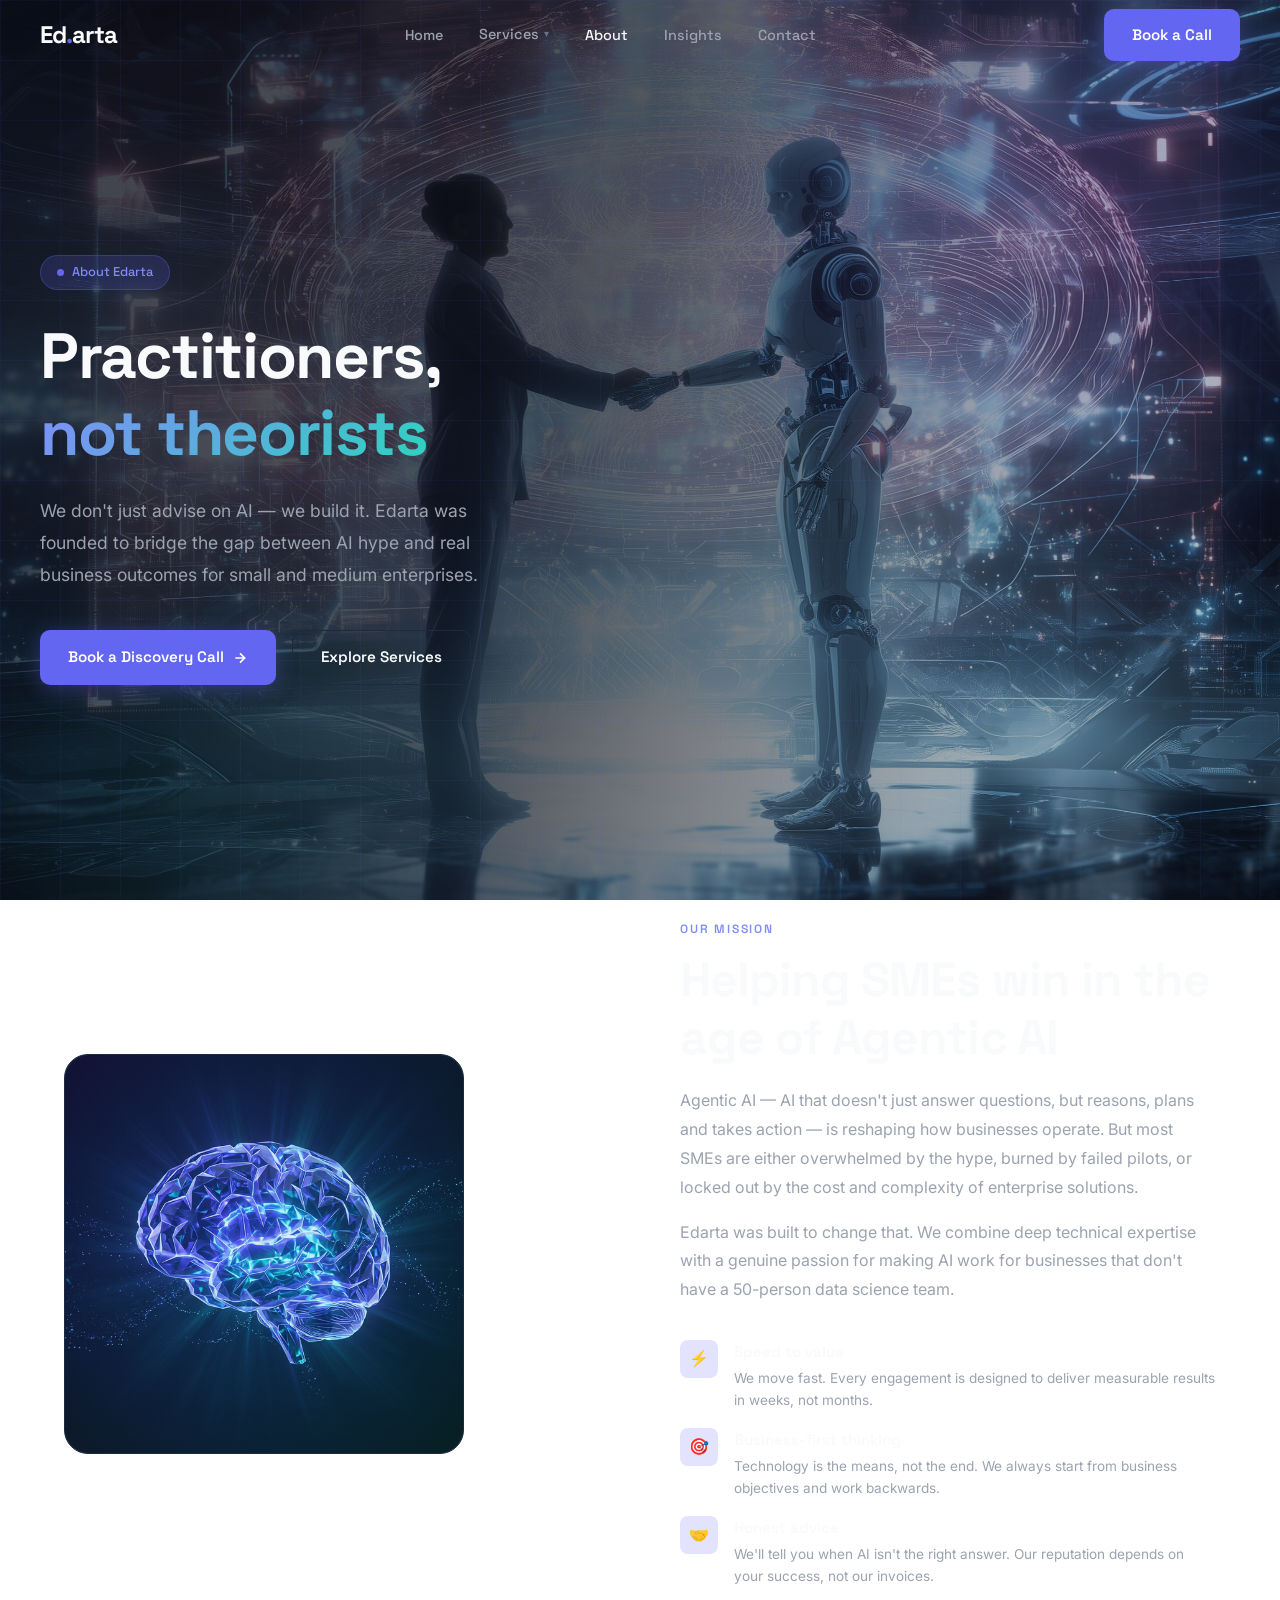
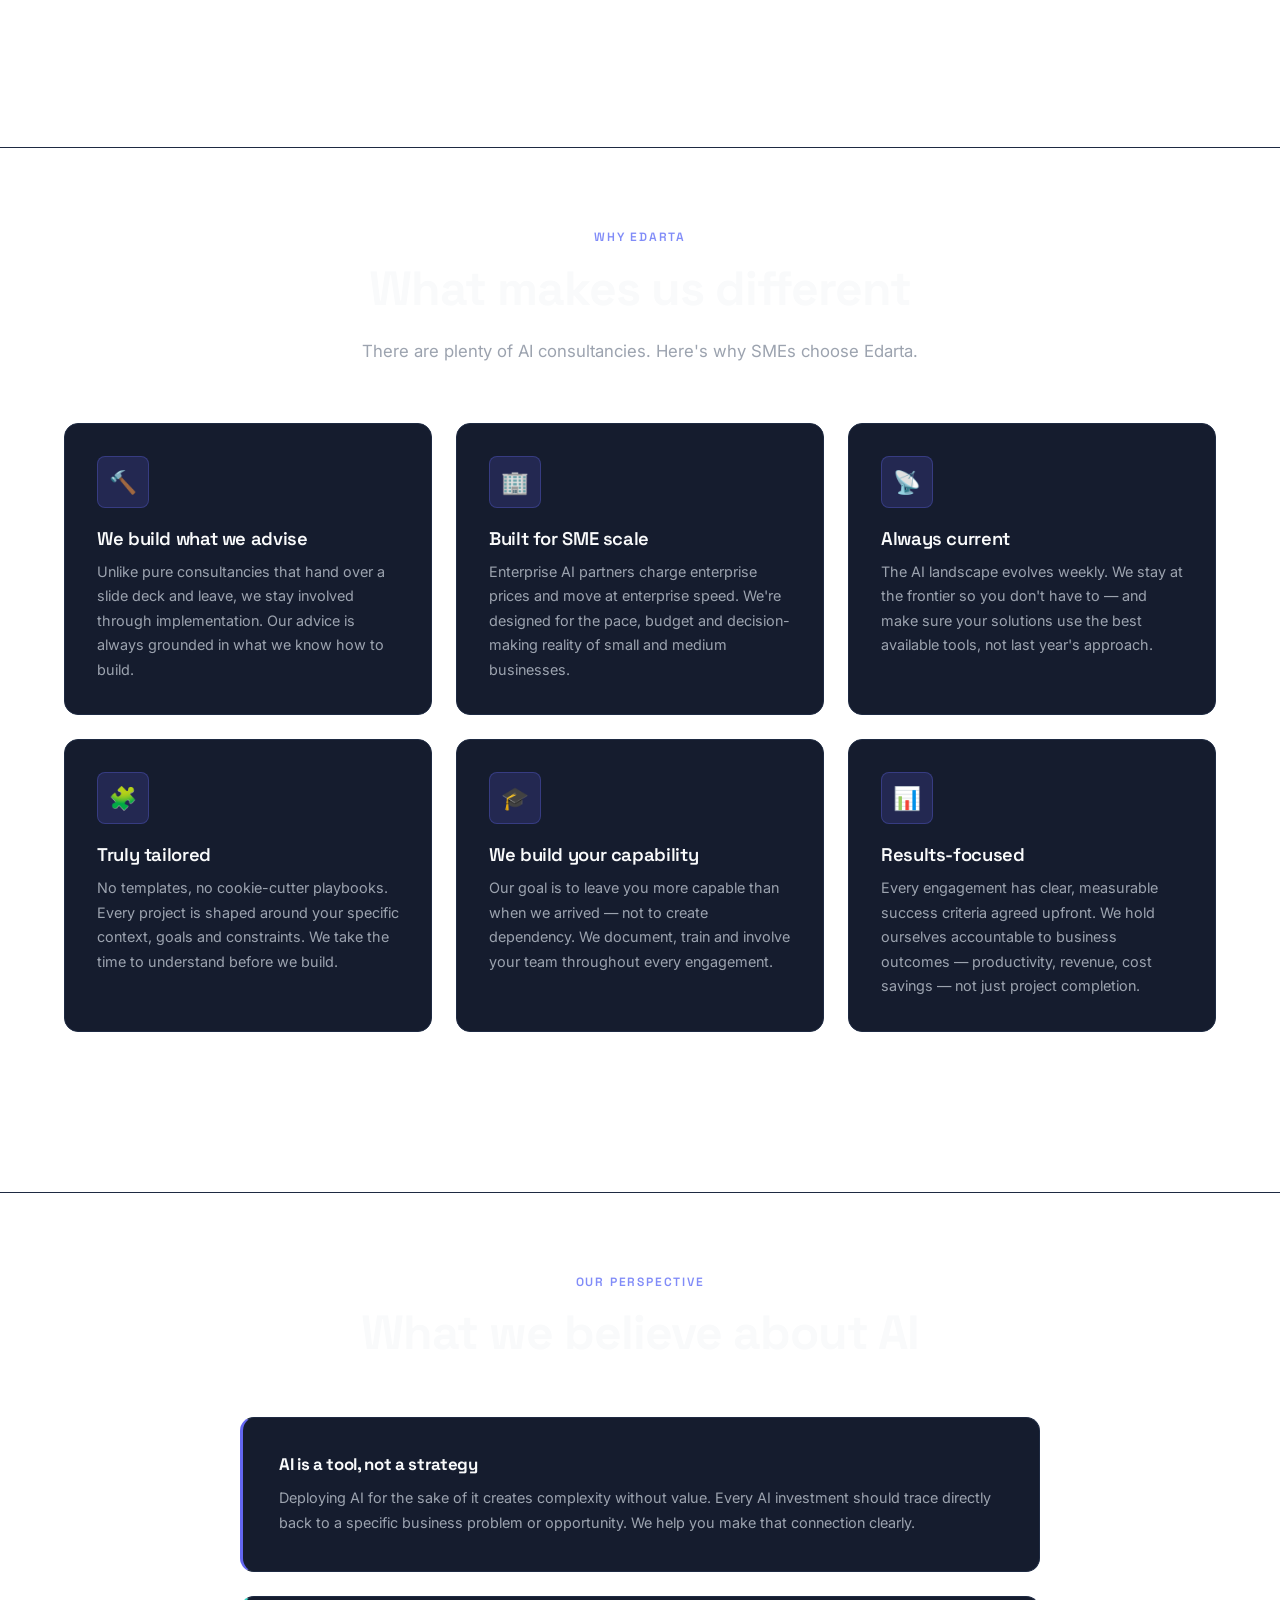
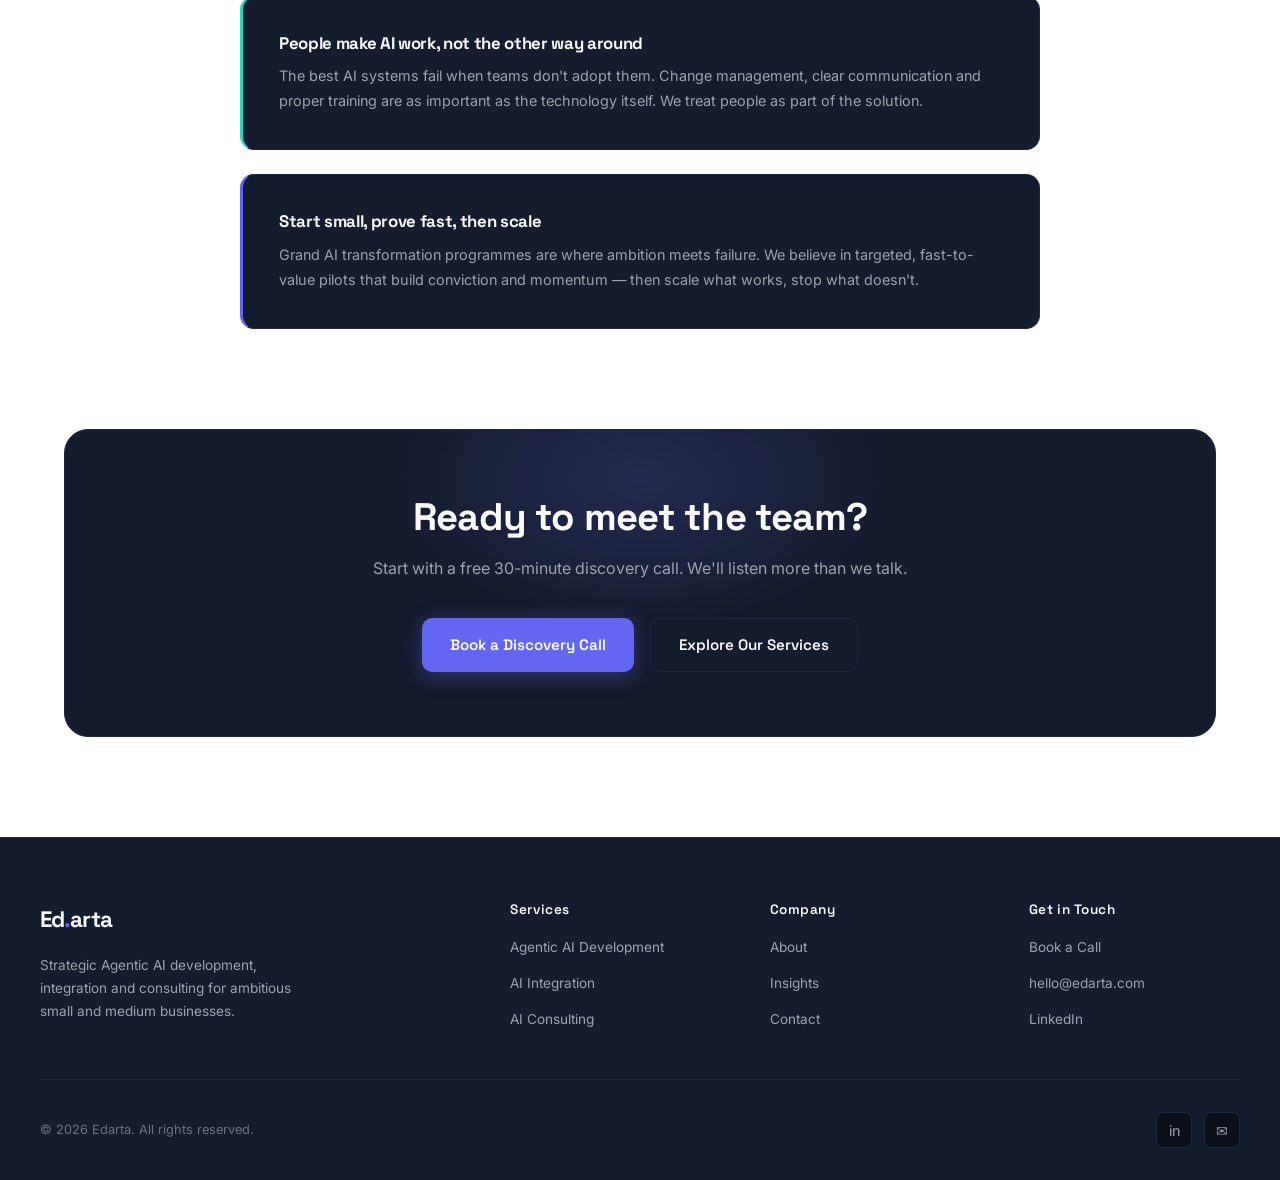
==== commit 975f158c: "Reduce dark overlay opacity across all pages for more visible backgrounds" ====
--- a/about.html
+++ b/about.html
@@ -15,10 +15,10 @@
 
 <body>
     <div id="page-fixed-bg"
-        style="position:fixed;inset:0;z-index:-2;background:url('images/about_bg.jpg') center 30%/cover no-repeat;">
+        style="position:fixed;inset:0;z-index:-2;background:url('images/about_bg.jpg') center 30%/cover no-repeat;pointer-events:none;">
     </div>
     <div id="page-dark-overlay"
-        style="position:fixed;inset:0;z-index:-1;background:linear-gradient(105deg, rgba(11,15,26,0.97) 0%, rgba(11,15,26,0.88) 45%, rgba(11,15,26,0.55) 75%, rgba(11,15,26,0.45) 100%);pointer-events:none;">
+        style="position:fixed;inset:0;z-index:-1;background:linear-gradient(105deg, rgba(11,15,26,0.80) 0%, rgba(11,15,26,0.70) 45%, rgba(11,15,26,0.35) 75%, rgba(11,15,26,0.25) 100%);pointer-events:none;">
     </div>
 
     <!-- ── Navigation ─────────────────────── -->
--- a/css/style.css
+++ b/css/style.css
@@ -732,6 +732,7 @@
     background: linear-gradient(135deg, var(--indigo-glow), transparent 60%);
     opacity: 0;
     transition: opacity var(--transition);
+    pointer-events: none;
 }
 
 .card:hover {
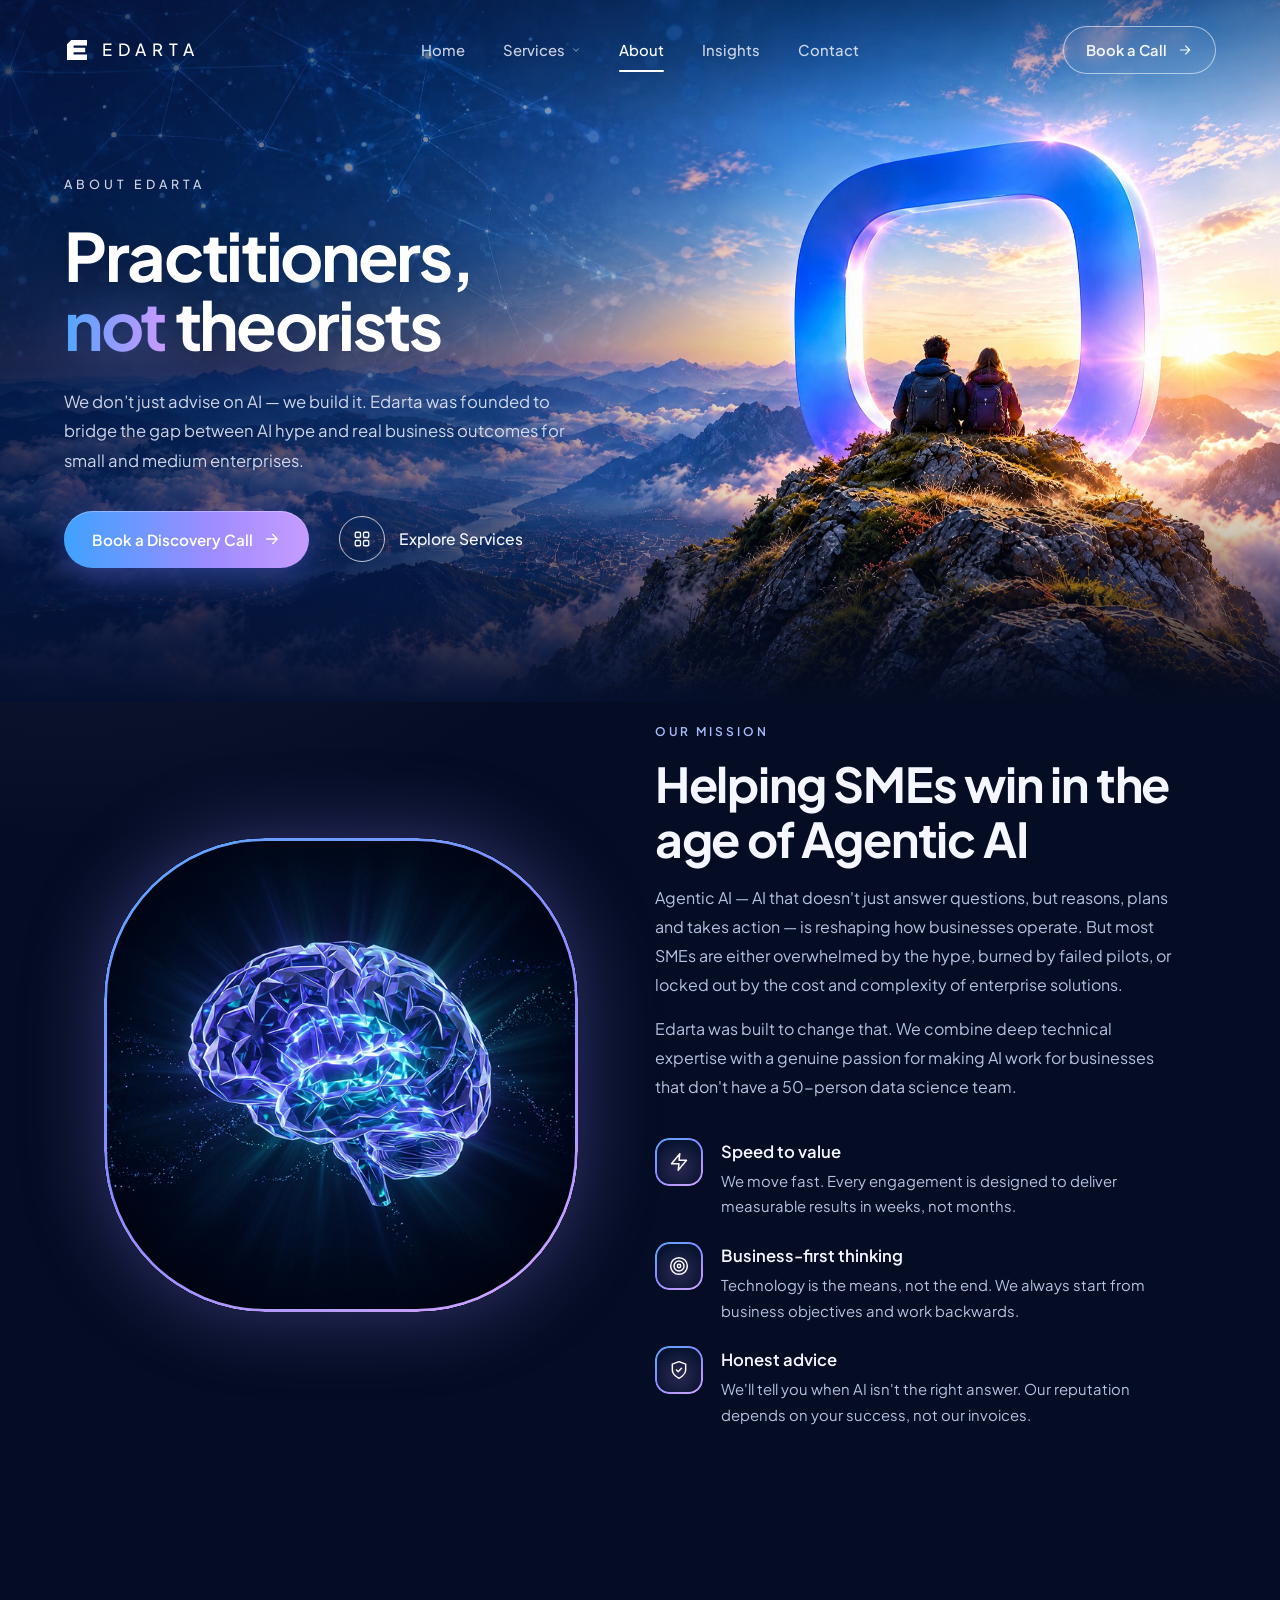
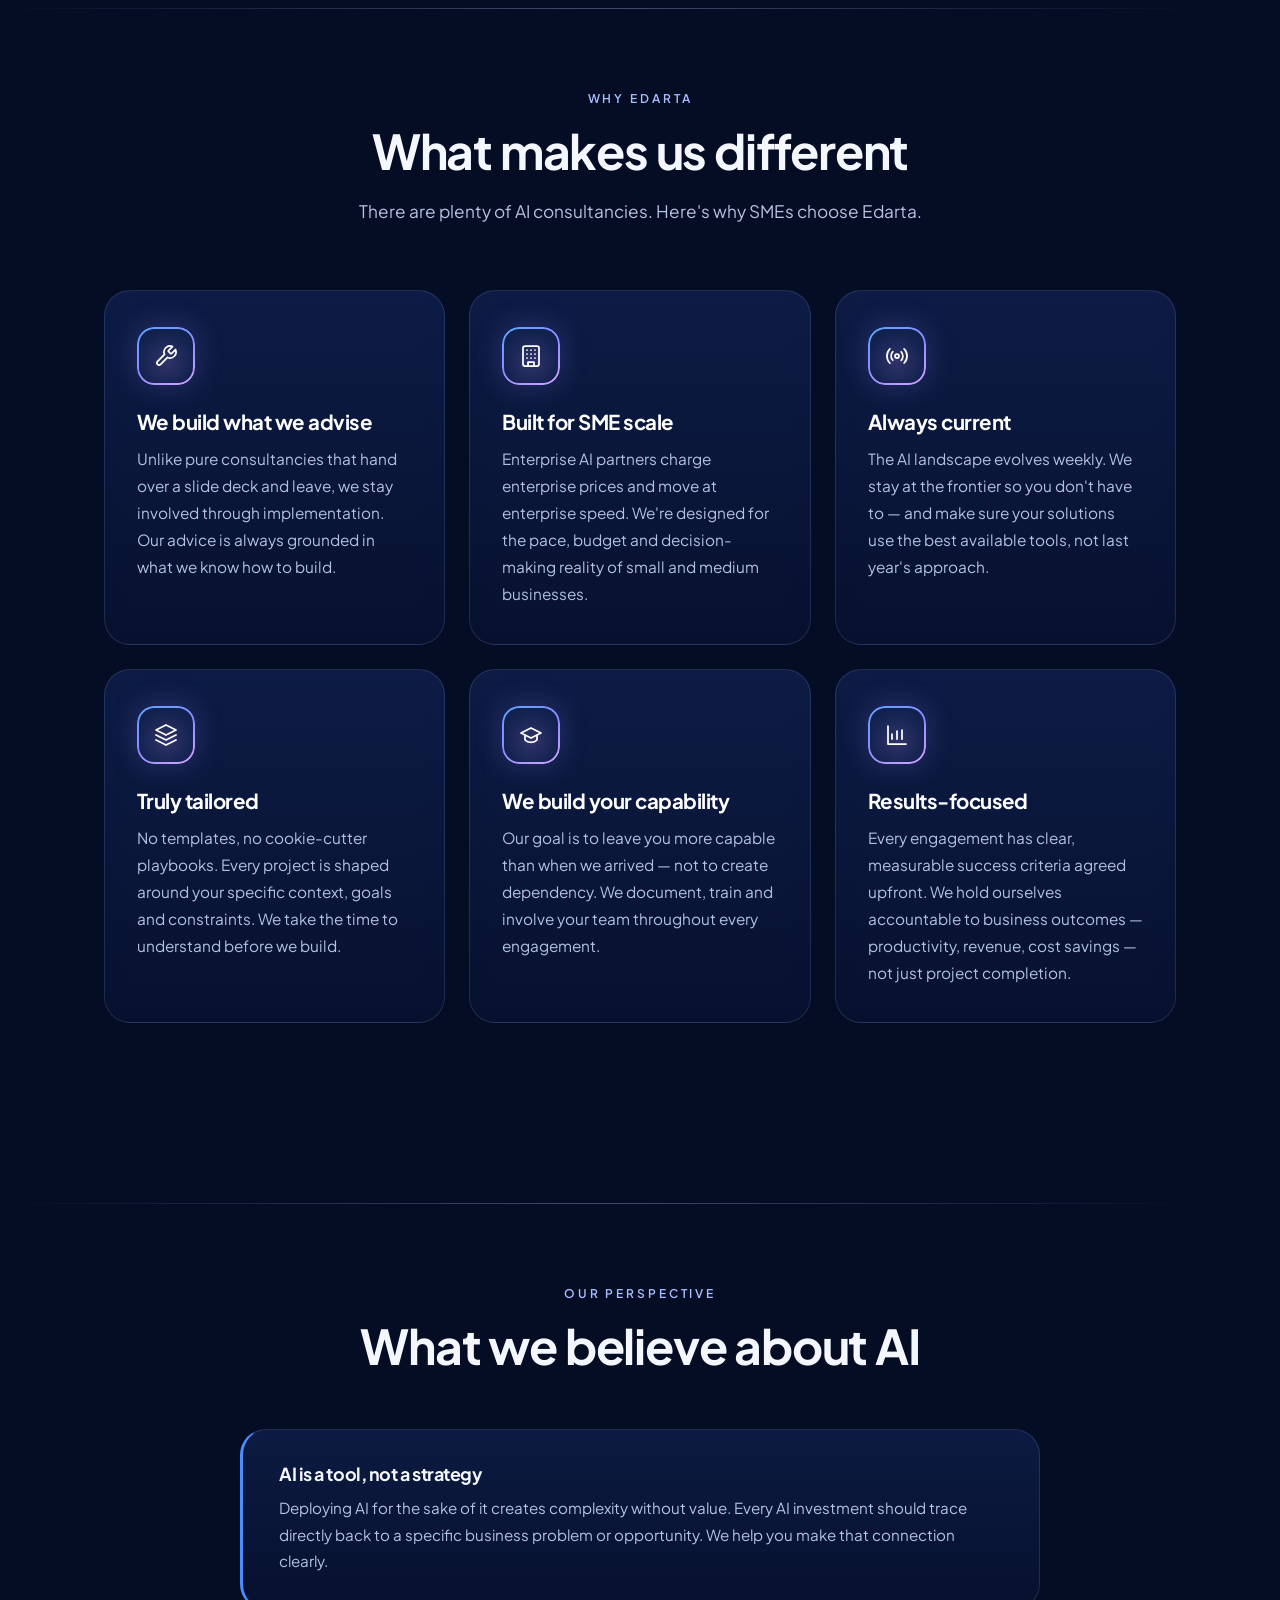
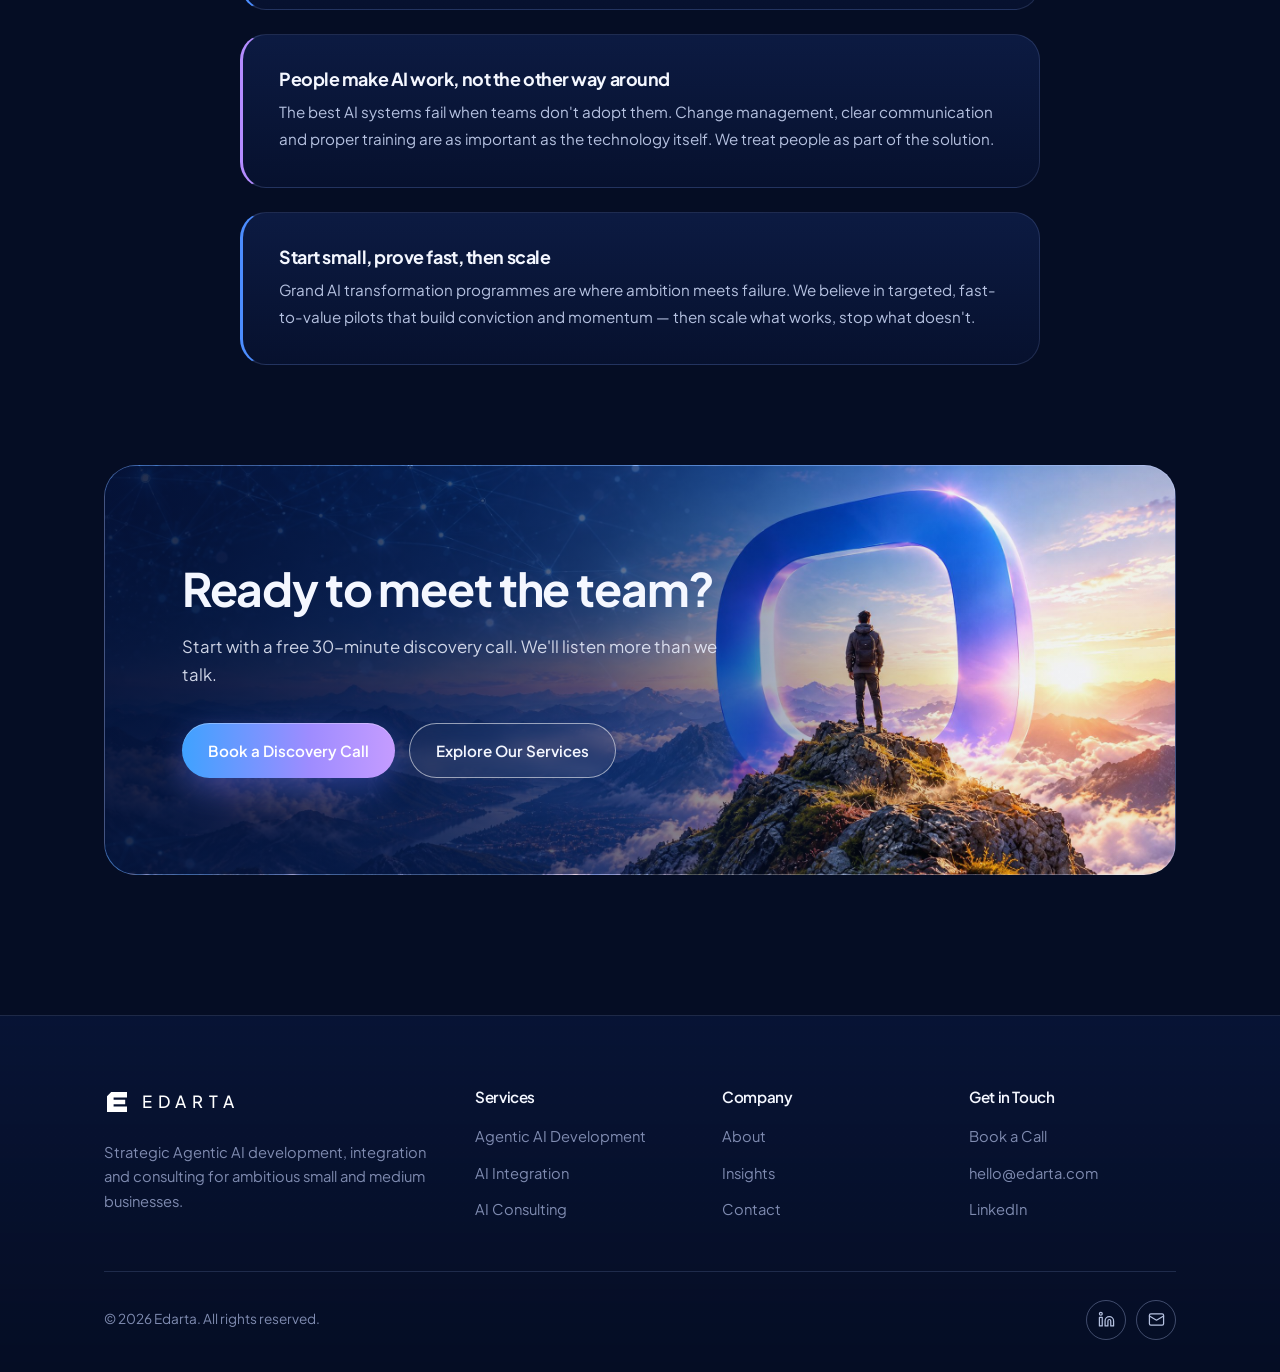
==== commit 85fd51db: "Redesign site in the dawn-portal style - New photographic hero images for every page (portal-over-th" ====
--- a/about.html
+++ b/about.html
@@ -8,91 +8,69 @@
     <meta name="description"
         content="Edarta is a strategic AI consultancy and development partner focused on helping SMEs harness the power of Agentic AI — practically and profitably." />
     <link rel="canonical" href="https://edarta.com/about" />
-    <link rel="stylesheet" href="css/style.css" />
-    <link rel="icon"
-        href="data:image/svg+xml,<svg xmlns='http://www.w3.org/2000/svg' viewBox='0 0 100 100'><text y='.9em' font-size='90'>⬡</text></svg>" />
+    <link rel="preconnect" href="https://fonts.googleapis.com" />
+  <link rel="preconnect" href="https://fonts.gstatic.com" crossorigin />
+  <link rel="stylesheet" href="css/style.css" />
+    <link rel="icon" href="data:image/svg+xml,%3Csvg xmlns='http://www.w3.org/2000/svg' viewBox='0 0 26 26'%3E%3Cdefs%3E%3ClinearGradient id='g' x1='0' y1='0' x2='1' y2='1'%3E%3Cstop offset='0' stop-color='%234FA8FF'/%3E%3Cstop offset='1' stop-color='%23C59CFF'/%3E%3C/linearGradient%3E%3C/defs%3E%3Crect width='26' height='26' rx='7' fill='%23050D24'/%3E%3Cpath fill='url(%23g)' d='M5 8.4 8.4 5H21v4.4H10.2v1.9h9.4v3.7h-9.4v1.9H21V21H5z'/%3E%3C/svg%3E" />
+  <meta name="theme-color" content="#050D24" />
 </head>
 
 <body>
-    <div id="page-fixed-bg"
-        style="position:fixed;inset:0;z-index:-2;background:url('images/about_bg.jpg') center 30%/cover no-repeat;pointer-events:none;">
+
+    <nav class="nav" id="navbar" aria-label="Main navigation">
+    <div class="nav-inner">
+      <a href="index.html" class="nav-logo" aria-label="Edarta home"><svg class="brand-mark" viewBox="0 0 26 26" aria-hidden="true"><path fill="currentColor" d="M3 7.2 7.2 3H23v5.4H9.6v2.3h11.6v4.6H9.6v2.3H23V23H3z"/></svg><span class="brand-word">EDARTA</span></a>
+      <ul class="nav-links" role="list">
+        <li><a href="index.html">Home</a></li>
+        <li class="has-dropdown">
+          <a href="services.html">Services <svg class="nav-dropdown-arrow" viewBox="0 0 24 24" fill="none" stroke="currentColor" stroke-width="1.75" stroke-linecap="round" stroke-linejoin="round" aria-hidden="true"><path d="m6 9 6 6 6-6"/></svg></a>
+          <ul class="nav-dropdown">
+            <li><a href="services.html#agentic">Agentic AI development<small>Agents that reason, plan and act</small></a></li>
+            <li><a href="services.html#integration">AI integration<small>AI inside the tools you already use</small></a></li>
+            <li><a href="services.html#consulting">Strategic AI consulting<small>A roadmap grounded in ROI</small></a></li>
+          </ul>
+        </li>
+        <li><a href="about.html" class="active" aria-current="page">About</a></li>
+        <li><a href="insights.html">Insights</a></li>
+        <li><a href="contact.html">Contact</a></li>
+      </ul>
+      <div class="nav-cta">
+        <a href="contact.html" class="btn btn-outline">Book a Call <svg width="16" height="16" viewBox="0 0 24 24" fill="none" stroke="currentColor" stroke-width="1.75" stroke-linecap="round" stroke-linejoin="round" aria-hidden="true"><path d="M5 12h14M13 6l6 6-6 6"/></svg></a>
+      </div>
+      <button class="nav-toggle" id="nav-toggle" aria-label="Open menu" aria-expanded="false" aria-controls="nav-mobile">
+        <span></span><span></span><span></span>
+      </button>
     </div>
-    <div id="page-dark-overlay"
-        style="position:fixed;inset:0;z-index:-1;background:linear-gradient(105deg, rgba(11,15,26,0.80) 0%, rgba(11,15,26,0.70) 45%, rgba(11,15,26,0.35) 75%, rgba(11,15,26,0.25) 100%);pointer-events:none;">
-    </div>
-
-    <!-- ── Navigation ─────────────────────── -->
-    <nav class="nav" id="navbar">
-        <div class="nav-inner">
-            <a href="index.html" class="nav-logo">Ed<span>.</span>arta</a>
-            <ul class="nav-links">
-                <li><a href="index.html">Home</a></li>
-                <li class="has-dropdown">
-                    <a href="services.html">Services <span class="nav-dropdown-arrow">▾</span></a>
-                    <ul class="nav-dropdown">
-                        <li><a href="services.html#agentic"><span class="nav-dropdown-icon">🤖</span>Agentic AI Dev</a>
-                        </li>
-                        <li><a href="services.html#integration"><span class="nav-dropdown-icon">🔗</span>AI
-                                Integration</a></li>
-                        <li><a href="services.html#consulting"><span class="nav-dropdown-icon">🧭</span>AI
-                                Consulting</a></li>
-                    </ul>
-                </li>
-                <li><a href="about.html" class="active">About</a></li>
-                <li><a href="insights.html">Insights</a></li>
-                <li><a href="contact.html">Contact</a></li>
-            </ul>
-            <div class="nav-cta">
-                <a href="contact.html" class="btn btn-primary">Book a Call</a>
-            </div>
-            <button class="nav-toggle" id="nav-toggle" aria-label="Toggle mobile menu">
-                <span></span><span></span><span></span>
-            </button>
+  </nav>
+
+  <nav class="nav-mobile" id="nav-mobile" aria-label="Mobile navigation">
+    <a href="index.html">Home</a>
+    <a href="services.html">Services</a>
+    <a href="about.html" class="active" aria-current="page">About</a>
+    <a href="insights.html">Insights</a>
+    <a href="contact.html">Contact</a>
+    <a href="contact.html" class="btn btn-primary">Book a Call <svg width="16" height="16" viewBox="0 0 24 24" fill="none" stroke="currentColor" stroke-width="1.75" stroke-linecap="round" stroke-linejoin="round" aria-hidden="true"><path d="M5 12h14M13 6l6 6-6 6"/></svg></a>
+  </nav>
+
+    <main>
+
+        <!-- ── Page Hero ──────────────────────── -->
+        <section class="hero hero--page" aria-label="About" style="--hero-pos:70% 50%;--hero-pos-sm:82% 50%">
+      <img class="hero-media" src="images/hero_about-sm.jpg"
+        srcset="images/hero_about-sm.jpg 1200w, images/hero_about.jpg 2400w" sizes="100vw" alt=""
+        fetchpriority="high" decoding="async" />
+      <div class="hero-inner">
+        <div class="hero-text">
+          <p class="hero-eyebrow">About Edarta</p>
+          <h1 class="hero-title">Practitioners,<br /><span class="grad">not</span> theorists</h1>
+          <p class="hero-subtitle">We don’t just advise on AI — we build it. Edarta was founded to bridge the gap between AI hype and real business outcomes for small and medium enterprises.</p>
+          <div class="hero-actions">
+            <a href="contact.html" class="btn btn-primary" id="about-hero-cta">Book a Discovery Call <svg width="18" height="18" viewBox="0 0 24 24" fill="none" stroke="currentColor" stroke-width="1.75" stroke-linecap="round" stroke-linejoin="round" aria-hidden="true"><path d="M5 12h14M13 6l6 6-6 6"/></svg></a>
+            <a href="services.html" class="btn-circle"><span class="btn-circle-icon"><svg width="18" height="18" viewBox="0 0 24 24" fill="none" stroke="currentColor" stroke-width="1.75" stroke-linecap="round" stroke-linejoin="round" aria-hidden="true"><rect x="3" y="3" width="7" height="7" rx="1.5"/><rect x="14" y="3" width="7" height="7" rx="1.5"/><rect x="3" y="14" width="7" height="7" rx="1.5"/><rect x="14" y="14" width="7" height="7" rx="1.5"/></svg></span>Explore Services</a>
+          </div>
         </div>
-    </nav>
-    <nav class="nav-mobile" id="nav-mobile">
-        <a href="index.html">Home</a>
-        <a href="services.html">Services</a>
-        <a href="about.html">About</a>
-        <a href="insights.html">Insights</a>
-        <a href="contact.html">Contact</a>
-        <a href="contact.html" class="btn btn-primary">Book a Call</a>
-    </nav>
-
-    <main>
-
-        <!-- ── Page Hero ──────────────────────── -->
-        <section class="hero" aria-label="About Hero">
-            <div class="hero-bg">
-                <div class="hero-grid"></div>
-                <div class="hero-radial"></div>
-                <div class="hero-radial-2"></div>
-            </div>
-            <div class="hero-content">
-                <div class="hero-text">
-                    <div class="hero-badge">
-                        <span class="hero-badge-dot"></span>
-                        About Edarta
-                    </div>
-                    <h1 class="hero-title">Practitioners, <span class="accent">not&nbsp;theorists</span></h1>
-                    <p class="hero-subtitle">
-                        We don't just advise on AI — we build it. Edarta was founded to bridge the gap between AI hype
-                        and
-                        real business outcomes for small and medium enterprises.
-                    </p>
-                    <div class="hero-actions">
-                        <a href="contact.html" class="btn btn-primary" id="about-hero-cta">
-                            Book a Discovery Call
-                            <svg width="16" height="16" viewBox="0 0 24 24" fill="none" stroke="currentColor"
-                                stroke-width="2.5">
-                                <path d="M5 12h14M12 5l7 7-7 7" />
-                            </svg>
-                        </a>
-                        <a href="services.html" class="btn btn-outline">Explore Services</a>
-                    </div>
-                </div>
-            </div>
-        </section>
+      </div>
+    </section>
 
 
         <!-- ── Mission ────────────────────────── -->
@@ -101,7 +79,7 @@
                 <div class="about-grid">
                     <div class="about-visual fade-up">
                         <div class="about-img-placeholder" style="padding:0;overflow:hidden;">
-                            <img src="images/about_brain.png" alt="Crystal brain representing AI intelligence"
+                            <img loading="lazy" src="images/about_brain.png" alt="Crystal brain representing AI intelligence"
                                 style="width:100%;height:100%;object-fit:cover;border-radius:var(--radius-lg);" />
                         </div>
 
@@ -122,7 +100,7 @@
 
                         <div class="values-list">
                             <div class="value-item">
-                                <div class="value-icon">⚡</div>
+                                <div class="value-icon"><svg viewBox="0 0 24 24" fill="none" stroke="currentColor" stroke-width="1.75" stroke-linecap="round" stroke-linejoin="round" aria-hidden="true"><path d="M13 2 3 14h9l-1 8 10-12h-9l1-8z"/></svg></div>
                                 <div>
                                     <div class="value-title">Speed to value</div>
                                     <p class="value-text">We move fast. Every engagement is designed to deliver
@@ -130,7 +108,7 @@
                                 </div>
                             </div>
                             <div class="value-item">
-                                <div class="value-icon">🎯</div>
+                                <div class="value-icon"><svg viewBox="0 0 24 24" fill="none" stroke="currentColor" stroke-width="1.75" stroke-linecap="round" stroke-linejoin="round" aria-hidden="true"><circle cx="12" cy="12" r="10"/><circle cx="12" cy="12" r="6"/><circle cx="12" cy="12" r="2"/></svg></div>
                                 <div>
                                     <div class="value-title">Business-first thinking</div>
                                     <p class="value-text">Technology is the means, not the end. We always start from
@@ -138,7 +116,7 @@
                                 </div>
                             </div>
                             <div class="value-item">
-                                <div class="value-icon">🤝</div>
+                                <div class="value-icon"><svg viewBox="0 0 24 24" fill="none" stroke="currentColor" stroke-width="1.75" stroke-linecap="round" stroke-linejoin="round" aria-hidden="true"><path d="M12 22s8-4 8-10V5l-8-3-8 3v7c0 6 8 10 8 10z"/><path d="m9 12 2 2 4-4"/></svg></div>
                                 <div>
                                     <div class="value-title">Honest advice</div>
                                     <p class="value-text">We'll tell you when AI isn't the right answer. Our reputation
@@ -164,41 +142,41 @@
 
                 <div class="services-grid">
                     <div class="card fade-up fade-up-delay-1">
-                        <div class="card-icon">🔨</div>
+                        <div class="card-icon"><svg viewBox="0 0 24 24" fill="none" stroke="currentColor" stroke-width="1.75" stroke-linecap="round" stroke-linejoin="round" aria-hidden="true"><path d="M14.7 6.3a1 1 0 0 0 0 1.4l1.6 1.6a1 1 0 0 0 1.4 0l3.77-3.77a6 6 0 0 1-7.94 7.94l-6.91 6.91a2.12 2.12 0 0 1-3-3l6.91-6.91a6 6 0 0 1 7.94-7.94z"/></svg></div>
                         <h3 class="card-title">We build what we advise</h3>
                         <p class="card-text">Unlike pure consultancies that hand over a slide deck and leave, we stay
                             involved through implementation. Our advice is always grounded in what we know how to build.
                         </p>
                     </div>
                     <div class="card fade-up fade-up-delay-2">
-                        <div class="card-icon">🏢</div>
+                        <div class="card-icon"><svg viewBox="0 0 24 24" fill="none" stroke="currentColor" stroke-width="1.75" stroke-linecap="round" stroke-linejoin="round" aria-hidden="true"><rect x="4" y="2" width="16" height="20" rx="2"/><path d="M9 22v-4h6v4M8 6h.01M12 6h.01M16 6h.01M8 10h.01M12 10h.01M16 10h.01M8 14h.01M12 14h.01M16 14h.01"/></svg></div>
                         <h3 class="card-title">Built for SME scale</h3>
                         <p class="card-text">Enterprise AI partners charge enterprise prices and move at enterprise
                             speed. We're designed for the pace, budget and decision-making reality of small and medium
                             businesses.</p>
                     </div>
                     <div class="card fade-up fade-up-delay-3">
-                        <div class="card-icon">📡</div>
+                        <div class="card-icon"><svg viewBox="0 0 24 24" fill="none" stroke="currentColor" stroke-width="1.75" stroke-linecap="round" stroke-linejoin="round" aria-hidden="true"><path d="M4.9 19.1C1 15.2 1 8.8 4.9 4.9M7.8 16.2c-2.3-2.3-2.3-6.1 0-8.5M16.2 7.8c2.3 2.3 2.3 6.1 0 8.5M19.1 4.9C23 8.8 23 15.1 19.1 19"/><circle cx="12" cy="12" r="2"/></svg></div>
                         <h3 class="card-title">Always current</h3>
                         <p class="card-text">The AI landscape evolves weekly. We stay at the frontier so you don't have
                             to — and make sure your solutions use the best available tools, not last year's approach.
                         </p>
                     </div>
                     <div class="card fade-up fade-up-delay-1">
-                        <div class="card-icon">🧩</div>
+                        <div class="card-icon"><svg viewBox="0 0 24 24" fill="none" stroke="currentColor" stroke-width="1.75" stroke-linecap="round" stroke-linejoin="round" aria-hidden="true"><path d="m12 2 10 5-10 5L2 7z"/><path d="m2 17 10 5 10-5M2 12l10 5 10-5"/></svg></div>
                         <h3 class="card-title">Truly tailored</h3>
                         <p class="card-text">No templates, no cookie-cutter playbooks. Every project is shaped around
                             your specific context, goals and constraints. We take the time to understand before we
                             build.</p>
                     </div>
                     <div class="card fade-up fade-up-delay-2">
-                        <div class="card-icon">🎓</div>
+                        <div class="card-icon"><svg viewBox="0 0 24 24" fill="none" stroke="currentColor" stroke-width="1.75" stroke-linecap="round" stroke-linejoin="round" aria-hidden="true"><path d="M22 10 12 5 2 10l10 5 10-5z"/><path d="M6 12v5c3 3 9 3 12 0v-5"/></svg></div>
                         <h3 class="card-title">We build your capability</h3>
                         <p class="card-text">Our goal is to leave you more capable than when we arrived — not to create
                             dependency. We document, train and involve your team throughout every engagement.</p>
                     </div>
                     <div class="card fade-up fade-up-delay-3">
-                        <div class="card-icon">📊</div>
+                        <div class="card-icon"><svg viewBox="0 0 24 24" fill="none" stroke="currentColor" stroke-width="1.75" stroke-linecap="round" stroke-linejoin="round" aria-hidden="true"><path d="M3 3v18h18"/><path d="M7 16v-5M12 16V8M17 16V7"/></svg></div>
                         <h3 class="card-title">Results-focused</h3>
                         <p class="card-text">Every engagement has clear, measurable success criteria agreed upfront. We
                             hold ourselves accountable to business outcomes — productivity, revenue, cost savings — not
@@ -219,31 +197,23 @@
                 </div>
 
                 <div style="max-width: 800px; margin: 0 auto; display: flex; flex-direction: column; gap: 24px;">
-                    <div class="card fade-up" style="padding: 36px; border-left: 3px solid var(--indigo);">
-                        <h3
-                            style="font-family: var(--font-heading); font-size: 1.05rem; margin-bottom: 10px; color: var(--text-primary);">
-                            AI is a tool, not a strategy</h3>
-                        <p style="color: var(--text-secondary); font-size: 0.9rem; line-height: 1.75;">Deploying AI for
+                    <div class="belief">
+                        <h3>AI is a tool, not a strategy</h3>
+                        <p>Deploying AI for
                             the sake of it creates complexity without value. Every AI investment should trace directly
                             back to a specific business problem or opportunity. We help you make that connection
                             clearly.</p>
                     </div>
-                    <div class="card fade-up fade-up-delay-1"
-                        style="padding: 36px; border-left: 3px solid var(--teal);">
-                        <h3
-                            style="font-family: var(--font-heading); font-size: 1.05rem; margin-bottom: 10px; color: var(--text-primary);">
-                            People make AI work, not the other way around</h3>
-                        <p style="color: var(--text-secondary); font-size: 0.9rem; line-height: 1.75;">The best AI
+                    <div class="belief">
+                        <h3>People make AI work, not the other way around</h3>
+                        <p>The best AI
                             systems fail when teams don't adopt them. Change management, clear communication and proper
                             training are as important as the technology itself. We treat people as part of the solution.
                         </p>
                     </div>
-                    <div class="card fade-up fade-up-delay-2"
-                        style="padding: 36px; border-left: 3px solid var(--indigo);">
-                        <h3
-                            style="font-family: var(--font-heading); font-size: 1.05rem; margin-bottom: 10px; color: var(--text-primary);">
-                            Start small, prove fast, then scale</h3>
-                        <p style="color: var(--text-secondary); font-size: 0.9rem; line-height: 1.75;">Grand AI
+                    <div class="belief">
+                        <h3>Start small, prove fast, then scale</h3>
+                        <p>Grand AI
                             transformation programmes are where ambition meets failure. We believe in targeted,
                             fast-to-value pilots that build conviction and momentum — then scale what works, stop what
                             doesn't.</p>
@@ -270,7 +240,7 @@
         <div class="footer-inner">
             <div class="footer-grid">
                 <div class="footer-brand">
-                    <span class="nav-logo">Ed<span>.</span>arta</span>
+                    <a href="index.html" class="nav-logo" aria-label="Edarta home"><svg class="brand-mark" viewBox="0 0 26 26" aria-hidden="true"><path fill="currentColor" d="M3 7.2 7.2 3H23v5.4H9.6v2.3h11.6v4.6H9.6v2.3H23V23H3z"/></svg><span class="brand-word">EDARTA</span></a>
                     <p>Strategic Agentic AI development, integration and consulting for ambitious small and medium
                         businesses.</p>
                 </div>
@@ -304,8 +274,8 @@
                 <span>© 2026 Edarta. All rights reserved.</span>
                 <div class="footer-socials">
                     <a href="https://linkedin.com/company/edarta" target="_blank" rel="noopener"
-                        class="footer-social-link" aria-label="LinkedIn">in</a>
-                    <a href="mailto:hello@edarta.com" class="footer-social-link" aria-label="Email">✉</a>
+                        class="footer-social-link" aria-label="LinkedIn"><svg viewBox="0 0 24 24" fill="none" stroke="currentColor" stroke-width="1.75" stroke-linecap="round" stroke-linejoin="round" aria-hidden="true"><path d="M16 8a6 6 0 0 1 6 6v7h-4v-7a2 2 0 0 0-4 0v7h-4v-7a6 6 0 0 1 6-6zM2 9h4v12H2z"/><circle cx="4" cy="4" r="2"/></svg></a>
+                    <a href="mailto:hello@edarta.com" class="footer-social-link" aria-label="Email"><svg viewBox="0 0 24 24" fill="none" stroke="currentColor" stroke-width="1.75" stroke-linecap="round" stroke-linejoin="round" aria-hidden="true"><rect x="2" y="4" width="20" height="16" rx="2"/><path d="m22 7-10 6L2 7"/></svg></a>
                 </div>
             </div>
         </div>
--- a/css/style.css
+++ b/css/style.css
@@ -1,9 +1,58 @@
 /* ============================================
    EDARTA — Global Stylesheet
-   Design System: Deep Navy + Electric Indigo
+   Design: "Dawn portal" — photographic sky heroes,
+   blue → lilac light, glass surfaces on night-blue.
    ============================================ */
 
-@import url('https://fonts.googleapis.com/css2?family=Space+Grotesk:wght@300;400;500;600;700&family=Inter:wght@300;400;500&display=swap');
+@import url('https://fonts.googleapis.com/css2?family=Plus+Jakarta+Sans:wght@300;400;500;600;700;800&display=swap');
+
+/* ── Tokens ───────────────────────────────── */
+:root {
+    /* Core palette */
+    --night: #050D24;          /* page base, below the heroes */
+    --night-2: #0A1A45;        /* raised panels */
+    --sky: #1B3B8F;            /* mid-blue from the hero sky */
+    --portal: #4C8DFF;         /* the ring's electric blue */
+    --lilac: #B48CFF;          /* the ring's rim light */
+    --dawn: #FFC98A;           /* sunrise accent, used sparingly */
+    --ink: #F4F7FF;            /* primary text */
+    --mist: #B5C1E0;           /* secondary text */
+    --haze: #7F8BB0;           /* muted text */
+
+    --grad: linear-gradient(90deg, #4FA8FF 0%, #8B9BFF 45%, #C89BFF 100%);
+    --grad-btn: linear-gradient(90deg, #3FA2FF 0%, #9E8CFF 60%, #C59CFF 100%);
+    --glass: rgba(22, 44, 104, 0.38);
+    --glass-strong: rgba(14, 30, 76, 0.72);
+    --line: rgba(160, 185, 255, 0.16);
+    --line-strong: rgba(190, 205, 255, 0.32);
+
+    /* Legacy names still referenced by inline styles in the pages */
+    --navy: var(--night);
+    --navy-mid: var(--night-2);
+    --navy-card: var(--glass);
+    --navy-border: var(--line);
+    --indigo: var(--portal);
+    --indigo-light: #A9BDFF;
+    --indigo-glow: rgba(76, 141, 255, 0.16);
+    --teal: var(--lilac);
+    --teal-glow: rgba(180, 140, 255, 0.16);
+    --text-primary: var(--ink);
+    --text-secondary: var(--mist);
+    --text-muted: var(--haze);
+
+    --radius-sm: 10px;
+    --radius-md: 18px;
+    --radius-lg: 26px;
+    --radius-xl: 40px;
+    --shadow-card: 0 20px 60px rgba(2, 8, 30, 0.45);
+    --shadow-glow: 0 0 50px rgba(110, 130, 255, 0.28);
+    --transition: 0.3s cubic-bezier(0.4, 0, 0.2, 1);
+    --font-heading: 'Plus Jakarta Sans', system-ui, sans-serif;
+    --font-body: 'Plus Jakarta Sans', system-ui, sans-serif;
+    --max-w: 1200px;
+    --gutter: clamp(20px, 5vw, 64px);
+    --section-pad: clamp(72px, 10vw, 120px) 0;
+}
 
 /* ── Reset & Base ─────────────────────────── */
 *,
@@ -14,46 +63,20 @@
     padding: 0;
 }
 
-:root {
-    --navy: #0B0F1A;
-    --navy-mid: #111827;
-    --navy-card: #151C2E;
-    --navy-border: #1E2A42;
-    --indigo: #6366F1;
-    --indigo-light: #818CF8;
-    --indigo-glow: rgba(99, 102, 241, 0.18);
-    --teal: #2DD4BF;
-    --teal-glow: rgba(45, 212, 191, 0.15);
-    --white: #FFFFFF;
-    --grey-100: #F3F4F6;
-    --grey-300: #D1D5DB;
-    --grey-400: #9CA3AF;
-    --grey-500: #6B7280;
-    --text-primary: #F9FAFB;
-    --text-secondary: #9CA3AF;
-    --text-muted: #6B7280;
-    --radius-sm: 8px;
-    --radius-md: 14px;
-    --radius-lg: 24px;
-    --radius-xl: 40px;
-    --shadow-card: 0 4px 32px rgba(0, 0, 0, 0.35);
-    --shadow-glow: 0 0 40px rgba(99, 102, 241, 0.2);
-    --transition: 0.3s cubic-bezier(0.4, 0, 0.2, 1);
-    --font-heading: 'Space Grotesk', sans-serif;
-    --font-body: 'Inter', sans-serif;
-    --max-w: 1200px;
-    --section-pad: 100px 24px;
-}
-
 html {
     scroll-behavior: smooth;
 }
 
 body {
     font-family: var(--font-body);
-    background-color: transparent;
-    color: var(--text-primary);
-    line-height: 1.6;
+    font-size: 1rem;
+    background:
+        radial-gradient(1200px 600px at 85% 20%, rgba(76, 141, 255, 0.10), transparent 60%),
+        radial-gradient(900px 500px at 5% 60%, rgba(180, 140, 255, 0.08), transparent 60%),
+        var(--night);
+    background-attachment: fixed;
+    color: var(--ink);
+    line-height: 1.65;
     -webkit-font-smoothing: antialiased;
     overflow-x: hidden;
 }
@@ -70,6 +93,16 @@
 
 ul {
     list-style: none;
+}
+
+:focus-visible {
+    outline: 2px solid var(--dawn);
+    outline-offset: 3px;
+    border-radius: 6px;
+}
+
+::selection {
+    background: rgba(180, 140, 255, 0.4);
 }
 
 /* ── Typography ───────────────────────────── */
@@ -81,31 +114,37 @@
 h6 {
     font-family: var(--font-heading);
     font-weight: 700;
-    line-height: 1.2;
-    letter-spacing: -0.02em;
+    line-height: 1.15;
+    letter-spacing: -0.025em;
+}
+
+.grad {
+    background: var(--grad);
+    -webkit-background-clip: text;
+    background-clip: text;
+    color: transparent;
 }
 
 .section-label {
-    font-family: var(--font-heading);
     font-size: 0.75rem;
     font-weight: 600;
-    letter-spacing: 0.15em;
+    letter-spacing: 0.24em;
     text-transform: uppercase;
-    color: var(--indigo-light);
-    margin-bottom: 12px;
+    color: #A9BDFF;
+    margin-bottom: 14px;
     display: block;
 }
 
 .section-title {
     font-size: clamp(2rem, 4vw, 3rem);
-    color: var(--text-primary);
-    margin-bottom: 20px;
+    color: var(--ink);
+    margin-bottom: 18px;
 }
 
 .section-subtitle {
-    font-size: 1.05rem;
-    color: var(--text-secondary);
-    max-width: 600px;
+    font-size: 1.075rem;
+    color: var(--mist);
+    max-width: 60ch;
     line-height: 1.75;
 }
 
@@ -113,11 +152,12 @@
 .container {
     max-width: var(--max-w);
     margin: 0 auto;
-    padding: 0 24px;
+    padding: 0 var(--gutter);
 }
 
 section {
     padding: var(--section-pad);
+    position: relative;
 }
 
 .text-center {
@@ -126,67 +166,121 @@
 
 .text-center .section-subtitle {
     margin: 0 auto;
+}
+
+.divider {
+    height: 1px;
+    max-width: var(--max-w);
+    margin: 0 auto;
+    background: linear-gradient(90deg, transparent, var(--line-strong), transparent);
 }
 
 /* ── Buttons ──────────────────────────────── */
 .btn {
     display: inline-flex;
     align-items: center;
-    gap: 8px;
-    padding: 14px 28px;
-    border-radius: 10px;
+    justify-content: center;
+    gap: 10px;
+    padding: 14px 26px;
+    border-radius: 999px;
     font-family: var(--font-heading);
     font-weight: 600;
     font-size: 0.95rem;
     cursor: pointer;
-    transition: var(--transition);
     border: none;
-    outline: none;
-    text-decoration: none;
+    transition: transform var(--transition), box-shadow var(--transition), background var(--transition), border-color var(--transition);
     white-space: nowrap;
 }
 
+.btn svg {
+    transition: transform var(--transition);
+}
+
+.btn:hover svg {
+    transform: translateX(3px);
+}
+
 .btn-primary {
-    background: var(--indigo);
-    color: #fff;
-    box-shadow: 0 4px 20px rgba(99, 102, 241, 0.35);
+    background: var(--grad-btn);
+    color: #fff;
+    box-shadow: 0 10px 30px rgba(110, 120, 255, 0.35), inset 0 1px 0 rgba(255, 255, 255, 0.3);
 }
 
 .btn-primary:hover {
-    background: var(--indigo-light);
     transform: translateY(-2px);
-    box-shadow: 0 8px 30px rgba(99, 102, 241, 0.45);
+    box-shadow: 0 14px 40px rgba(130, 120, 255, 0.5), inset 0 1px 0 rgba(255, 255, 255, 0.3);
 }
 
 .btn-outline {
-    background: transparent;
-    color: var(--text-primary);
-    border: 1.5px solid var(--navy-border);
+    background: rgba(255, 255, 255, 0.04);
+    color: var(--ink);
+    border: 1.5px solid rgba(255, 255, 255, 0.55);
+    backdrop-filter: blur(8px);
+    -webkit-backdrop-filter: blur(8px);
 }
 
 .btn-outline:hover {
-    border-color: var(--indigo);
-    color: var(--indigo-light);
-    transform: translateY(-2px);
+    background: rgba(255, 255, 255, 0.12);
+    border-color: #fff;
 }
 
 .btn-ghost {
-    background: transparent;
-    color: var(--indigo-light);
     padding: 0;
-    font-size: 0.95rem;
+    background: none;
+    color: #A9BDFF;
+    border-radius: 0;
 }
 
 .btn-ghost:hover {
-    color: var(--white);
-}
-
-.btn-ghost svg {
-    transition: transform var(--transition);
-}
-
-.btn-ghost:hover svg {
-    transform: translateX(4px);
+    color: #fff;
+}
+
+/* Circle-icon link, as in the hero ("Watch Story" style) */
+.btn-circle {
+    display: inline-flex;
+    align-items: center;
+    gap: 14px;
+    font-weight: 500;
+    font-size: 0.98rem;
+    color: var(--ink);
+}
+
+.btn-circle-icon {
+    width: 46px;
+    height: 46px;
+    border-radius: 50%;
+    border: 1.5px solid rgba(255, 255, 255, 0.75);
+    display: grid;
+    place-items: center;
+    transition: background var(--transition), transform var(--transition);
+    flex-shrink: 0;
+}
+
+.btn-circle:hover .btn-circle-icon {
+    background: rgba(255, 255, 255, 0.14);
+    transform: scale(1.05);
+}
+
+/* ── Brand mark ───────────────────────────── */
+.nav-logo {
+    display: inline-flex;
+    align-items: center;
+    gap: 12px;
+    color: #fff;
+}
+
+.brand-mark {
+    width: 26px;
+    height: 26px;
+    flex-shrink: 0;
+}
+
+.brand-word {
+    font-family: var(--font-heading);
+    font-size: 1.05rem;
+    font-weight: 500;
+    letter-spacing: 0.36em;
+    margin-right: -0.36em;
 }
 
 /* ── Navigation ───────────────────────────── */
@@ -196,834 +290,978 @@
     left: 0;
     right: 0;
     z-index: 100;
-    padding: 0 24px;
-    transition: background var(--transition), box-shadow var(--transition);
+    transition: background var(--transition), box-shadow var(--transition), padding var(--transition);
+    padding: 26px 0;
 }
 
 .nav.scrolled {
-    background: rgba(11, 15, 26, 0.90);
-    backdrop-filter: blur(16px);
-    -webkit-backdrop-filter: blur(16px);
-    box-shadow: 0 1px 0 var(--navy-border);
+    background: rgba(5, 13, 36, 0.72);
+    backdrop-filter: blur(16px) saturate(140%);
+    -webkit-backdrop-filter: blur(16px) saturate(140%);
+    box-shadow: 0 1px 0 var(--line);
+    padding: 14px 0;
 }
 
 .nav-inner {
-    max-width: var(--max-w);
+    max-width: 1360px;
     margin: 0 auto;
-    display: flex;
+    padding: 0 var(--gutter);
+    display: grid;
+    grid-template-columns: 1fr auto 1fr;
     align-items: center;
-    justify-content: space-between;
-    height: 70px;
-}
-
-.nav-logo {
-    font-family: var(--font-heading);
-    font-size: 1.5rem;
-    font-weight: 700;
-    color: var(--text-primary);
-    letter-spacing: -0.04em;
-}
-
-.nav-logo span {
-    color: var(--indigo);
+    gap: 24px;
 }
 
 .nav-links {
     display: flex;
     align-items: center;
-    gap: 36px;
-}
-
-.nav-links a {
-    font-family: var(--font-heading);
-    font-size: 0.9rem;
+    gap: 6px;
+}
+
+.nav-links > li > a {
+    position: relative;
+    display: inline-flex;
+    align-items: center;
+    gap: 6px;
+    padding: 8px 16px;
+    font-size: 0.93rem;
     font-weight: 500;
-    color: var(--text-secondary);
+    color: rgba(244, 247, 255, 0.82);
     transition: color var(--transition);
 }
 
-.nav-links a:hover,
-.nav-links a.active {
-    color: var(--text-primary);
-}
-
-/* ── Nav Dropdown ─────────────────────────── */
+.nav-links > li > a::after {
+    content: '';
+    position: absolute;
+    left: 16px;
+    right: 16px;
+    bottom: -2px;
+    height: 2px;
+    border-radius: 2px;
+    background: #fff;
+    transform: scaleX(0);
+    transition: transform var(--transition);
+}
+
+.nav-links > li > a:hover {
+    color: #fff;
+}
+
+.nav-links > li > a.active {
+    color: #fff;
+}
+
+.nav-links > li > a.active::after {
+    transform: scaleX(1);
+}
+
 .nav-links li.has-dropdown {
     position: relative;
 }
 
-.nav-links li.has-dropdown>a {
-    display: flex;
-    align-items: center;
-    gap: 5px;
-}
-
 .nav-dropdown-arrow {
-    display: inline-block;
-    font-size: 0.6rem;
+    width: 10px;
+    height: 10px;
     transition: transform var(--transition);
-    opacity: 0.6;
-}
-
-.nav-links li.has-dropdown:hover .nav-dropdown-arrow {
+}
+
+.nav-links li.has-dropdown:hover .nav-dropdown-arrow,
+.nav-links li.has-dropdown:focus-within .nav-dropdown-arrow {
     transform: rotate(180deg);
-    opacity: 1;
 }
 
 .nav-dropdown {
     position: absolute;
-    top: calc(100% + 14px);
+    top: calc(100% + 10px);
     left: 50%;
-    transform: translateX(-50%);
-    width: 230px;
-    background: rgba(15, 20, 40, 0.97);
-    backdrop-filter: blur(20px);
-    -webkit-backdrop-filter: blur(20px);
-    border: 1px solid var(--navy-border);
-    border-radius: var(--radius-md);
+    transform: translate(-50%, 6px);
+    min-width: 250px;
     padding: 8px;
-    box-shadow: 0 16px 48px rgba(0, 0, 0, 0.5), 0 0 0 1px rgba(99, 102, 241, 0.08);
+    border-radius: 16px;
+    background: rgba(8, 20, 56, 0.86);
+    border: 1px solid var(--line-strong);
+    backdrop-filter: blur(18px);
+    -webkit-backdrop-filter: blur(18px);
+    box-shadow: var(--shadow-card);
     opacity: 0;
     visibility: hidden;
-    pointer-events: none;
-    transform: translateX(-50%) translateY(8px);
-    transition: opacity 0.2s ease, transform 0.2s ease, visibility 0.2s;
-    z-index: 200;
-}
-
-.nav-links li.has-dropdown:hover .nav-dropdown {
-    opacity: 1;
-    visibility: visible;
-    pointer-events: auto;
-    transform: translateX(-50%) translateY(0);
-}
-
-/* Invisible bridge to prevent gap-based hover loss */
+    transition: opacity var(--transition), transform var(--transition), visibility var(--transition);
+}
+
 .nav-dropdown::before {
     content: '';
     position: absolute;
-    top: -14px;
+    top: -12px;
     left: 0;
     right: 0;
-    height: 14px;
+    height: 12px;
+}
+
+.nav-links li.has-dropdown:hover .nav-dropdown,
+.nav-links li.has-dropdown:focus-within .nav-dropdown {
+    opacity: 1;
+    visibility: visible;
+    transform: translate(-50%, 0);
 }
 
 .nav-dropdown a {
-    display: flex;
-    align-items: center;
-    gap: 10px;
-    padding: 10px 14px;
-    border-radius: 8px;
-    font-size: 0.85rem !important;
-    color: var(--text-secondary) !important;
-    transition: background var(--transition), color var(--transition) !important;
-    white-space: nowrap;
+    display: block;
+    padding: 11px 14px;
+    border-radius: 10px;
+    font-size: 0.9rem;
+    color: var(--mist);
+    transition: background var(--transition), color var(--transition);
+}
+
+.nav-dropdown a small {
+    display: block;
+    font-size: 0.78rem;
+    color: var(--haze);
+    margin-top: 2px;
 }
 
 .nav-dropdown a:hover {
-    background: var(--indigo-glow);
-    color: var(--text-primary) !important;
-}
-
-.nav-dropdown-icon {
-    width: 28px;
-    height: 28px;
-    border-radius: 6px;
-    background: var(--indigo-glow);
-    border: 1px solid rgba(99, 102, 241, 0.25);
-    display: flex;
-    align-items: center;
-    justify-content: center;
-    font-size: 0.85rem;
-    flex-shrink: 0;
-}
-
+    background: rgba(76, 141, 255, 0.14);
+    color: #fff;
+}
 
 .nav-cta {
-    display: flex;
-    align-items: center;
-    gap: 16px;
-}
-
-/* Hamburger */
+    justify-self: end;
+}
+
+.nav-cta .btn {
+    padding: 11px 22px;
+    font-size: 0.92rem;
+}
+
 .nav-toggle {
     display: none;
-    flex-direction: column;
-    gap: 5px;
+    justify-self: end;
+    width: 44px;
+    height: 44px;
+    border-radius: 50%;
+    border: 1.5px solid rgba(255, 255, 255, 0.5);
+    background: rgba(255, 255, 255, 0.06);
     cursor: pointer;
-    background: none;
-    border: none;
-    padding: 4px;
-}
-
-.nav-toggle span {
-    display: block;
-    width: 24px;
-    height: 2px;
-    background: var(--text-primary);
-    border-radius: 2px;
-    transition: var(--transition);
-}
-
-.nav-toggle.open span:nth-child(1) {
-    transform: translateY(7px) rotate(45deg);
-}
-
-.nav-toggle.open span:nth-child(2) {
-    opacity: 0;
-}
-
-.nav-toggle.open span:nth-child(3) {
-    transform: translateY(-7px) rotate(-45deg);
-}
-
-/* Mobile menu */
-.nav-mobile {
-    display: none;
-    position: fixed;
-    inset: 70px 0 0 0;
-    background: rgba(11, 15, 26, 0.98);
-    backdrop-filter: blur(16px);
     flex-direction: column;
     align-items: center;
     justify-content: center;
-    gap: 40px;
+    gap: 5px;
+}
+
+.nav-toggle span {
+    display: block;
+    width: 18px;
+    height: 1.5px;
+    background: #fff;
+    border-radius: 2px;
+    transition: transform var(--transition), opacity var(--transition);
+}
+
+.nav-toggle.open span:nth-child(1) {
+    transform: translateY(6.5px) rotate(45deg);
+}
+
+.nav-toggle.open span:nth-child(2) {
+    opacity: 0;
+}
+
+.nav-toggle.open span:nth-child(3) {
+    transform: translateY(-6.5px) rotate(-45deg);
+}
+
+.nav-mobile {
+    position: fixed;
+    inset: 0;
     z-index: 99;
+    padding: 110px var(--gutter) 40px;
+    display: flex;
+    flex-direction: column;
+    gap: 4px;
+    background: rgba(5, 13, 36, 0.96);
+    backdrop-filter: blur(20px);
+    -webkit-backdrop-filter: blur(20px);
+    opacity: 0;
+    visibility: hidden;
+    transition: opacity var(--transition), visibility var(--transition);
 }
 
 .nav-mobile.open {
-    display: flex;
+    opacity: 1;
+    visibility: visible;
 }
 
 .nav-mobile a {
-    font-family: var(--font-heading);
-    font-size: 1.5rem;
+    font-size: 1.6rem;
     font-weight: 600;
-    color: var(--text-secondary);
-    transition: color var(--transition);
-}
-
+    padding: 12px 0;
+    color: var(--mist);
+    border-bottom: 1px solid var(--line);
+}
+
+.nav-mobile a.active,
 .nav-mobile a:hover {
-    color: var(--white);
+    color: #fff;
+}
+
+.nav-mobile a.btn {
+    margin-top: 28px;
+    font-size: 1rem;
+    border-bottom: none;
+    color: #fff;
 }
 
 /* ── Hero ─────────────────────────────────── */
 .hero {
+    position: relative;
     min-height: 100vh;
+    min-height: 100svh;
     display: flex;
     align-items: center;
-    position: relative;
+    padding: 118px 0 96px;
     overflow: hidden;
-    padding: 120px 24px 80px;
-}
-
-.hero-bg {
+    isolation: isolate;
+}
+
+.hero--page {
+    min-height: 78vh;
+    min-height: 78svh;
+    padding: 150px 0 110px;
+}
+
+.hero-media {
     position: absolute;
     inset: 0;
-    pointer-events: none;
-}
-
-.hero-grid {
-    position: absolute;
-    inset: 0;
-    background-image:
-        linear-gradient(rgba(99, 102, 241, 0.06) 1px, transparent 1px),
-        linear-gradient(90deg, rgba(99, 102, 241, 0.06) 1px, transparent 1px);
-    background-size: 60px 60px;
-}
-
-.hero-radial {
-    position: absolute;
-    top: -200px;
-    right: -200px;
-    width: 800px;
-    height: 800px;
-    background: radial-gradient(circle at center, rgba(99, 102, 241, 0.18) 0%, transparent 70%);
-    animation: pulse-glow 6s ease-in-out infinite;
-}
-
-.hero-radial-2 {
-    position: absolute;
-    bottom: -200px;
-    left: -100px;
-    width: 600px;
-    height: 600px;
-    background: radial-gradient(circle at center, rgba(45, 212, 191, 0.1) 0%, transparent 70%);
-    animation: pulse-glow 8s ease-in-out infinite reverse;
-}
-
-@keyframes pulse-glow {
-
-    0%,
-    100% {
-        opacity: 0.7;
-        transform: scale(1);
-    }
-
-    50% {
-        opacity: 1;
-        transform: scale(1.05);
-    }
-}
-
-.hero-content {
-    max-width: var(--max-w);
-    margin: 0 auto;
-    display: grid;
-    grid-template-columns: 1fr 1fr;
-    gap: 60px;
-    align-items: center;
-    width: 100%;
-    position: relative;
-    z-index: 1;
-}
-
-.hero-badge {
-    display: inline-flex;
-    align-items: center;
-    gap: 8px;
-    background: var(--indigo-glow);
-    border: 1px solid rgba(99, 102, 241, 0.3);
-    border-radius: 100px;
-    padding: 6px 16px;
-    font-size: 0.8rem;
-    font-family: var(--font-heading);
-    font-weight: 500;
-    color: var(--indigo-light);
-    margin-bottom: 28px;
-}
-
-.hero-badge-dot {
-    width: 7px;
-    height: 7px;
-    border-radius: 50%;
-    background: var(--indigo);
-    animation: blink 2s ease-in-out infinite;
-}
-
-@keyframes blink {
-
-    0%,
-    100% {
-        opacity: 1;
-    }
-
-    50% {
-        opacity: 0.3;
-    }
-}
-
-.hero-title {
-    font-size: clamp(2.6rem, 5vw, 4rem);
-    margin-bottom: 24px;
-}
-
-.hero-title .accent {
-    background: linear-gradient(135deg, var(--indigo-light), var(--teal));
-    -webkit-background-clip: text;
-    -webkit-text-fill-color: transparent;
-    background-clip: text;
-}
-
-.hero-subtitle {
-    font-size: 1.1rem;
-    color: var(--text-secondary);
-    line-height: 1.8;
-    margin-bottom: 40px;
-    max-width: 480px;
-}
-
-.hero-actions {
-    display: flex;
-    gap: 16px;
-    flex-wrap: wrap;
-}
-
-/* Hero visual */
-.hero-visual {
-    position: relative;
-    display: flex;
-    justify-content: center;
-    align-items: center;
-}
-
-.hero-diagram {
-    width: 100%;
-    max-width: 440px;
-    aspect-ratio: 1;
-    position: relative;
-}
-
-.diagram-ring {
-    position: absolute;
-    border-radius: 50%;
-    border: 1px solid rgba(99, 102, 241, 0.2);
-    top: 50%;
-    left: 50%;
-    transform: translate(-50%, -50%);
-    animation: spin-slow linear infinite;
-}
-
-.diagram-ring:nth-child(1) {
-    width: 70%;
-    height: 70%;
-    animation-duration: 20s;
-    border-style: dashed;
-}
-
-.diagram-ring:nth-child(2) {
-    width: 88%;
-    height: 88%;
-    animation-duration: 35s;
-    animation-direction: reverse;
-    border-color: rgba(45, 212, 191, 0.15);
-}
-
-.diagram-ring:nth-child(3) {
+    z-index: -2;
     width: 100%;
     height: 100%;
-    animation-duration: 50s;
-    border-color: rgba(99, 102, 241, 0.08);
-}
-
-@keyframes spin-slow {
-    from {
-        transform: translate(-50%, -50%) rotate(0deg);
-    }
-
-    to {
-        transform: translate(-50%, -50%) rotate(360deg);
-    }
-}
-
-.diagram-center {
-    position: absolute;
-    top: 50%;
-    left: 50%;
-    transform: translate(-50%, -50%);
-    width: 90px;
-    height: 90px;
-    background: linear-gradient(135deg, var(--indigo), #4F46E5);
-    border-radius: 50%;
-    display: flex;
-    align-items: center;
-    justify-content: center;
-    box-shadow: 0 0 50px rgba(99, 102, 241, 0.5), 0 0 100px rgba(99, 102, 241, 0.2);
-    font-size: 2rem;
-}
-
-.diagram-node {
-    position: absolute;
-    width: 44px;
-    height: 44px;
-    border-radius: 50%;
-    display: flex;
-    align-items: center;
-    justify-content: center;
-    font-size: 1.1rem;
-    border: 1.5px solid var(--navy-border);
-}
-
-.diagram-node.n1 {
-    top: 8%;
-    left: 50%;
-    transform: translate(-50%, 0);
-    background: rgba(99, 102, 241, 0.15);
-    border-color: rgba(99, 102, 241, 0.4);
-}
-
-.diagram-node.n2 {
-    top: 50%;
-    right: 4%;
-    transform: translate(0, -50%);
-    background: rgba(45, 212, 191, 0.15);
-    border-color: rgba(45, 212, 191, 0.4);
-}
-
-.diagram-node.n3 {
-    bottom: 8%;
-    left: 50%;
-    transform: translate(-50%, 0);
-    background: rgba(99, 102, 241, 0.12);
-    border-color: rgba(99, 102, 241, 0.3);
-}
-
-.diagram-node.n4 {
-    top: 50%;
-    left: 4%;
-    transform: translate(0, -50%);
-    background: rgba(45, 212, 191, 0.12);
-    border-color: rgba(45, 212, 191, 0.3);
-}
-
-.diagram-node.n5 {
-    top: 20%;
-    right: 12%;
-    background: rgba(99, 102, 241, 0.1);
-    border-color: rgba(99, 102, 241, 0.25);
-}
-
-.diagram-node.n6 {
-    bottom: 20%;
-    right: 12%;
-    background: rgba(45, 212, 191, 0.1);
-    border-color: rgba(45, 212, 191, 0.25);
-}
-
-/* ── Stats Strip ─────────────────────────── */
-.stats-strip {
-    background: var(--navy-card);
-    border-top: 1px solid var(--navy-border);
-    border-bottom: 1px solid var(--navy-border);
-    padding: 48px 24px;
-}
-
-.stats-inner {
-    max-width: var(--max-w);
-    margin: 0 auto;
-    display: grid;
-    grid-template-columns: repeat(4, 1fr);
-    gap: 24px;
-    text-align: center;
-}
-
-.stat-item {
-    padding: 16px;
-    border-right: 1px solid var(--navy-border);
-}
-
-.stat-item:last-child {
-    border-right: none;
-}
-
-.stat-number {
-    font-family: var(--font-heading);
-    font-size: 2.5rem;
-    font-weight: 700;
-    color: var(--text-primary);
-    line-height: 1;
-    margin-bottom: 8px;
-}
-
-.stat-number span {
-    color: var(--indigo);
-}
-
-.stat-label {
-    font-size: 0.875rem;
-    color: var(--text-secondary);
-}
-
-/* ── Cards ────────────────────────────────── */
-.card {
-    background: var(--navy-card);
-    border: 1px solid var(--navy-border);
-    border-radius: var(--radius-md);
-    padding: 32px;
-    transition: var(--transition);
-    position: relative;
-    overflow: hidden;
-}
-
-.card::before {
+    object-fit: cover;
+    object-position: var(--hero-pos, 70% 50%);
+    transform: scale(1.04);
+    animation: hero-settle 2.4s cubic-bezier(0.2, 0.7, 0.2, 1) both;
+}
+
+/* Darken the text side and melt the bottom into the page */
+.hero::after {
     content: '';
     position: absolute;
     inset: 0;
-    background: linear-gradient(135deg, var(--indigo-glow), transparent 60%);
-    opacity: 0;
-    transition: opacity var(--transition);
+    z-index: -1;
+    background:
+        linear-gradient(90deg, rgba(5, 16, 50, 0.72) 0%, rgba(8, 24, 70, 0.45) 38%, rgba(8, 24, 70, 0) 62%),
+        linear-gradient(180deg, rgba(5, 13, 36, 0.35) 0%, rgba(5, 13, 36, 0) 18%, rgba(5, 13, 36, 0) 70%, var(--night) 100%);
+}
+
+.hero-inner {
+    width: 100%;
+    max-width: 1360px;
+    margin: 0 auto;
+    padding: 0 var(--gutter);
+}
+
+.hero-text {
+    max-width: 780px;
+}
+
+.hero-eyebrow {
+    font-size: 0.78rem;
+    font-weight: 500;
+    letter-spacing: 0.32em;
+    text-transform: uppercase;
+    color: rgba(244, 247, 255, 0.85);
+    margin-bottom: 26px;
+}
+
+.hero-eyebrow span {
+    margin: 0 0.6em;
+    opacity: 0.6;
+}
+
+.hero-title {
+    font-size: clamp(2.6rem, 5.2vw, 4.6rem);
+    font-weight: 700;
+    line-height: 1.04;
+    letter-spacing: -0.035em;
+    color: #fff;
+    margin-bottom: 28px;
+    text-shadow: 0 4px 40px rgba(5, 13, 36, 0.35);
+}
+
+.hero-title .grad {
+    text-shadow: none;
+    filter: drop-shadow(0 2px 24px rgba(120, 140, 255, 0.35));
+}
+
+.hero-subtitle {
+    font-size: clamp(1rem, 1.3vw, 1.12rem);
+    line-height: 1.75;
+    color: rgba(236, 241, 255, 0.86);
+    max-width: 44ch;
+    margin-bottom: 36px;
+}
+
+.hero-actions {
+    display: flex;
+    align-items: center;
+    flex-wrap: wrap;
+    gap: 18px 30px;
+}
+
+.hero-actions .btn-primary {
+    padding: 16px 28px;
+}
+
+/* Hero stats row */
+.hero-stats {
+    display: flex;
+    margin-top: clamp(40px, 7vh, 76px);
+}
+
+.hero-stat {
+    padding: 0 clamp(20px, 3vw, 40px);
+    border-left: 1px solid rgba(255, 255, 255, 0.3);
+}
+
+.hero-stat:first-child {
+    padding-left: 0;
+    border-left: none;
+}
+
+.hero-stat-icon {
+    width: 30px;
+    height: 30px;
+    margin-bottom: 14px;
+    color: #fff;
+}
+
+.hero-stat-num {
+    font-size: 1.3rem;
+    font-weight: 600;
+    line-height: 1.2;
+    color: #fff;
+    font-variant-numeric: tabular-nums;
+}
+
+.hero-stat-label {
+    font-size: 0.86rem;
+    color: rgba(236, 241, 255, 0.8);
+}
+
+/* Scroll cue */
+.scroll-cue {
+    position: absolute;
+    right: var(--gutter);
+    bottom: 28px;
+    display: flex;
+    flex-direction: column;
+    align-items: center;
+    gap: 10px;
+    font-size: 0.78rem;
+    color: rgba(236, 241, 255, 0.85);
+}
+
+.scroll-cue::before {
+    content: '';
+    width: 1px;
+    height: 34px;
+    background: linear-gradient(transparent, rgba(255, 255, 255, 0.7));
+}
+
+.scroll-mouse {
+    width: 22px;
+    height: 34px;
+    border: 1.5px solid rgba(255, 255, 255, 0.8);
+    border-radius: 12px;
+    position: relative;
+}
+
+.scroll-mouse::after {
+    content: '';
+    position: absolute;
+    left: 50%;
+    top: 7px;
+    width: 2px;
+    height: 7px;
+    margin-left: -1px;
+    border-radius: 2px;
+    background: #fff;
+    animation: scroll-dot 2s ease-in-out infinite;
+}
+
+/* One orchestrated load sequence for the hero copy */
+.hero-text > * {
+    animation: rise 0.9s cubic-bezier(0.2, 0.7, 0.2, 1) both;
+}
+
+.hero-text > *:nth-child(2) { animation-delay: 0.08s; }
+.hero-text > *:nth-child(3) { animation-delay: 0.16s; }
+.hero-text > *:nth-child(4) { animation-delay: 0.24s; }
+.hero-text > *:nth-child(5) { animation-delay: 0.36s; }
+
+@keyframes rise {
+    from { opacity: 0; transform: translateY(18px); }
+    to { opacity: 1; transform: none; }
+}
+
+@keyframes hero-settle {
+    from { transform: scale(1.1); }
+    to { transform: scale(1.04); }
+}
+
+@keyframes scroll-dot {
+    0%, 100% { transform: translateY(0); opacity: 1; }
+    60% { transform: translateY(9px); opacity: 0; }
+}
+
+/* ── Portal icon (the brand motif: the rounded-square ring) ── */
+.card-icon,
+.value-icon,
+.contact-detail-icon,
+.process-num {
+    position: relative;
+    display: grid;
+    place-items: center;
+    flex-shrink: 0;
+    color: #fff;
+    border-radius: 30%;
+    background: radial-gradient(circle at 50% 60%, rgba(180, 140, 255, 0.22), rgba(76, 141, 255, 0.06) 70%);
+}
+
+.card-icon::before,
+.value-icon::before,
+.contact-detail-icon::before,
+.process-num::before {
+    content: '';
+    position: absolute;
+    inset: 0;
+    border-radius: inherit;
+    padding: 2px;
+    background: linear-gradient(150deg, #5AA6FF, #8E8BFF 50%, #D3A6FF);
+    -webkit-mask: linear-gradient(#000 0 0) content-box, linear-gradient(#000 0 0);
+    -webkit-mask-composite: xor;
+    mask-composite: exclude;
     pointer-events: none;
 }
 
+.card-icon {
+    width: 58px;
+    height: 58px;
+    margin-bottom: 26px;
+    box-shadow: 0 0 28px rgba(140, 130, 255, 0.25);
+}
+
+.card-icon svg,
+.value-icon svg,
+.contact-detail-icon svg {
+    width: 24px;
+    height: 24px;
+}
+
+/* ── Cards (glass) ────────────────────────── */
+.card {
+    position: relative;
+    padding: 36px 32px;
+    border-radius: var(--radius-lg);
+    background: linear-gradient(180deg, rgba(30, 58, 135, 0.34), rgba(12, 26, 70, 0.34));
+    border: 1px solid var(--line);
+    backdrop-filter: blur(14px);
+    -webkit-backdrop-filter: blur(14px);
+    transition: border-color var(--transition), transform var(--transition), box-shadow var(--transition);
+}
+
 .card:hover {
-    border-color: rgba(99, 102, 241, 0.4);
-    transform: translateY(-4px);
-    box-shadow: var(--shadow-card), var(--shadow-glow);
-}
-
-.card:hover::before {
-    opacity: 1;
-}
-
-.card-icon {
-    width: 52px;
-    height: 52px;
-    background: var(--indigo-glow);
-    border: 1px solid rgba(99, 102, 241, 0.3);
-    border-radius: var(--radius-sm);
-    display: flex;
-    align-items: center;
-    justify-content: center;
-    font-size: 1.4rem;
-    margin-bottom: 20px;
+    border-color: var(--line-strong);
+    transform: translateY(-3px);
+    box-shadow: var(--shadow-card);
 }
 
 .card-title {
-    font-family: var(--font-heading);
-    font-size: 1.15rem;
-    font-weight: 600;
-    margin-bottom: 10px;
-    color: var(--text-primary);
+    font-size: 1.28rem;
+    margin-bottom: 12px;
+    color: #fff;
 }
 
 .card-text {
-    font-size: 0.9rem;
-    color: var(--text-secondary);
-    line-height: 1.7;
-}
-
-/* ── Services Grid ───────────────────────── */
+    font-size: 0.96rem;
+    color: var(--mist);
+    line-height: 1.75;
+}
+
 .services-grid {
     display: grid;
     grid-template-columns: repeat(3, 1fr);
     gap: 24px;
-    margin-top: 56px;
-}
-
-/* ── How We Work ─────────────────────────── */
+    margin-top: 64px;
+}
+
+/* ── Process ──────────────────────────────── */
 .process-steps {
+    position: relative;
     display: grid;
     grid-template-columns: repeat(3, 1fr);
-    gap: 0;
-    margin-top: 56px;
-    position: relative;
+    gap: 48px;
+    margin-top: 72px;
 }
 
 .process-steps::before {
     content: '';
     position: absolute;
     top: 36px;
-    left: 16.67%;
-    right: 16.67%;
-    height: 1px;
-    background: linear-gradient(90deg, var(--indigo), var(--teal), var(--indigo));
-    opacity: 0.4;
+    left: calc(16.66% + 36px);
+    right: calc(16.66% + 36px);
+    height: 2px;
+    background: linear-gradient(90deg, rgba(90, 166, 255, 0.6), rgba(211, 166, 255, 0.6));
+    opacity: 0.6;
 }
 
 .process-step {
     text-align: center;
-    padding: 0 24px;
     position: relative;
 }
 
 .process-num {
     width: 72px;
     height: 72px;
+    margin: 0 auto 28px;
+    font-size: 1.15rem;
+    font-weight: 700;
+    letter-spacing: 0.02em;
+    background: radial-gradient(circle at 50% 60%, rgba(180, 140, 255, 0.28), rgba(10, 26, 69, 1) 75%);
+    box-shadow: 0 0 36px rgba(140, 130, 255, 0.3);
+}
+
+.process-title {
+    font-size: 1.35rem;
+    margin-bottom: 12px;
+}
+
+.process-text {
+    color: var(--mist);
+    font-size: 0.96rem;
+    max-width: 34ch;
+    margin: 0 auto;
+}
+
+/* ── Testimonials ─────────────────────────── */
+.testimonial-grid {
+    display: grid;
+    grid-template-columns: repeat(2, 1fr);
+    gap: 24px;
+    margin-top: 56px;
+}
+
+.testimonial-card {
+    position: relative;
+    padding: 78px 36px 34px;
+    border-radius: var(--radius-lg);
+    background: linear-gradient(180deg, rgba(30, 58, 135, 0.3), rgba(12, 26, 70, 0.3));
+    border: 1px solid var(--line);
+}
+
+.testimonial-card::before {
+    content: '\201C';
+    position: absolute;
+    top: 18px;
+    left: 32px;
+    font-size: 4.5rem;
+    line-height: 1;
+    font-weight: 800;
+    background: var(--grad);
+    -webkit-background-clip: text;
+    background-clip: text;
+    color: transparent;
+    opacity: 0.5;
+}
+
+.testimonial-quote {
+    font-size: 1.06rem;
+    line-height: 1.75;
+    color: var(--ink);
+    margin-bottom: 28px;
+}
+
+.testimonial-author {
+    display: flex;
+    align-items: center;
+    gap: 14px;
+}
+
+.testimonial-avatar {
+    width: 46px;
+    height: 46px;
     border-radius: 50%;
-    background: var(--navy-card);
-    border: 1px solid var(--navy-border);
-    display: flex;
+    display: grid;
+    place-items: center;
+    font-weight: 700;
+    font-size: 0.88rem;
+    color: #fff;
+    background: var(--grad-btn);
+    flex-shrink: 0;
+}
+
+.testimonial-name {
+    font-weight: 600;
+    font-size: 0.95rem;
+}
+
+.testimonial-role {
+    font-size: 0.84rem;
+    color: var(--haze);
+}
+
+/* ── Insights ─────────────────────────────── */
+.insights-grid {
+    display: grid;
+    grid-template-columns: repeat(3, 1fr);
+    gap: 24px;
+    margin-top: 56px;
+}
+
+.insight-card {
+    display: flex;
+    flex-direction: column;
+    border-radius: var(--radius-lg);
+    overflow: hidden;
+    background: linear-gradient(180deg, rgba(30, 58, 135, 0.3), rgba(12, 26, 70, 0.3));
+    border: 1px solid var(--line);
+    transition: border-color var(--transition), transform var(--transition), box-shadow var(--transition);
+}
+
+.insight-card:hover {
+    border-color: var(--line-strong);
+    transform: translateY(-3px);
+    box-shadow: var(--shadow-card);
+}
+
+.insight-thumb {
+    aspect-ratio: 16 / 10;
+    overflow: hidden;
+    background: var(--night-2);
+}
+
+.insight-thumb img {
+    transition: transform 0.6s ease;
+}
+
+.insight-card:hover .insight-thumb img,
+.insight-card-large:hover .insight-thumb img {
+    transform: scale(1.04);
+}
+
+.insight-thumb-inner {
+    width: 100%;
+    height: 100%;
+    display: grid;
+    place-items: center;
+    color: #fff;
+}
+
+.insight-thumb-inner svg {
+    width: 54px;
+    height: 54px;
+    opacity: 0.9;
+}
+
+.insight-body {
+    padding: 26px 26px 28px;
+    display: flex;
+    flex-direction: column;
+    flex: 1;
+}
+
+.insight-tag {
+    align-self: flex-start;
+    font-size: 0.76rem;
+    font-weight: 600;
+    padding: 5px 12px;
+    border-radius: 999px;
+    color: #CFC0FF;
+    background: rgba(180, 140, 255, 0.14);
+    border: 1px solid rgba(180, 140, 255, 0.3);
+    margin-bottom: 14px;
+}
+
+.insight-title {
+    font-size: 1.12rem;
+    line-height: 1.35;
+    margin-bottom: 10px;
+    color: #fff;
+}
+
+.insight-excerpt {
+    font-size: 0.92rem;
+    color: var(--mist);
+    line-height: 1.7;
+    margin-bottom: 18px;
+}
+
+.insight-meta {
+    margin-top: auto;
+    font-size: 0.82rem;
+    color: var(--haze);
+}
+
+.insights-page-grid {
+    display: grid;
+    grid-template-columns: repeat(3, 1fr);
+    gap: 24px;
+    margin-top: 40px;
+}
+
+.insight-card-large {
+    grid-column: span 3;
+    display: grid;
+    grid-template-columns: 1fr 1.4fr;
+    border-radius: var(--radius-lg);
+    overflow: hidden;
+    background: linear-gradient(120deg, rgba(30, 58, 135, 0.42), rgba(12, 26, 70, 0.3));
+    border: 1px solid var(--line-strong);
+    transition: border-color var(--transition), box-shadow var(--transition);
+}
+
+.insight-card-large:hover {
+    box-shadow: var(--shadow-card);
+}
+
+.insight-card-large .insight-thumb {
+    aspect-ratio: auto;
+    height: 100%;
+    min-height: 260px;
+}
+
+.insight-card-large .insight-title {
+    font-size: clamp(1.35rem, 2.2vw, 1.75rem);
+}
+
+.filter-bar {
+    display: flex;
+    gap: 10px;
+    flex-wrap: wrap;
+}
+
+.filter-btn {
+    padding: 9px 20px;
+    border-radius: 999px;
+    border: 1.5px solid var(--line-strong);
+    background: rgba(255, 255, 255, 0.03);
+    font-family: var(--font-heading);
+    font-size: 0.86rem;
+    font-weight: 500;
+    color: var(--mist);
+    cursor: pointer;
+    transition: background var(--transition), color var(--transition), border-color var(--transition);
+}
+
+.filter-btn:hover {
+    color: #fff;
+    border-color: rgba(255, 255, 255, 0.6);
+}
+
+.filter-btn.active {
+    background: var(--grad-btn);
+    border-color: transparent;
+    color: #fff;
+}
+
+.is-hidden {
+    display: none !important;
+}
+
+/* ── Tags ─────────────────────────────────── */
+.tag {
+    display: inline-flex;
     align-items: center;
-    justify-content: center;
-    font-family: var(--font-heading);
-    font-size: 1.5rem;
-    font-weight: 700;
-    color: var(--indigo-light);
-    margin: 0 auto 24px;
+    padding: 6px 14px;
+    border-radius: 999px;
+    font-size: 0.8rem;
+    font-weight: 500;
+    color: #C9D6FF;
+    background: rgba(76, 141, 255, 0.12);
+    border: 1px solid rgba(76, 141, 255, 0.3);
+}
+
+.tag.teal {
+    color: #DCCBFF;
+    background: rgba(180, 140, 255, 0.12);
+    border-color: rgba(180, 140, 255, 0.32);
+}
+
+/* ── CTA banner ───────────────────────────── */
+.cta-banner {
     position: relative;
-    z-index: 1;
-}
-
-.process-title {
-    font-family: var(--font-heading);
-    font-size: 1.1rem;
-    font-weight: 600;
-    margin-bottom: 12px;
-    color: var(--text-primary);
-}
-
-.process-text {
-    font-size: 0.875rem;
-    color: var(--text-secondary);
-    line-height: 1.7;
-}
-
-/* ── CTA Banner ──────────────────────────── */
-.cta-banner {
-    background: var(--navy-card);
-    border: 1px solid var(--navy-border);
-    border-radius: var(--radius-lg);
-    padding: 64px 48px;
-    text-align: center;
-    position: relative;
+    max-width: calc(var(--max-w) - 2 * var(--gutter));
+    margin: 0 auto;
+    padding: clamp(56px, 8vw, 96px) clamp(28px, 6vw, 80px);
+    border-radius: 32px;
     overflow: hidden;
-    margin: 0 24px;
-    max-width: calc(var(--max-w) - 48px);
-    margin: 0 auto;
+    isolation: isolate;
+    border: 1px solid var(--line-strong);
+    background: var(--night-2) url('../images/cta_bg-sm.jpg') 70% 45% / cover no-repeat;
+}
+
+@media (min-width: 900px) {
+    .cta-banner {
+        background-image: url('../images/cta_bg.jpg');
+    }
 }
 
 .cta-banner::before {
     content: '';
     position: absolute;
-    top: -100px;
-    left: 50%;
-    transform: translateX(-50%);
-    width: 500px;
-    height: 300px;
-    background: radial-gradient(ellipse, var(--indigo-glow) 0%, transparent 70%);
+    inset: 0;
+    z-index: -1;
+    background: linear-gradient(90deg, rgba(5, 16, 50, 0.88) 0%, rgba(8, 24, 70, 0.65) 45%, rgba(8, 24, 70, 0.05) 80%);
 }
 
 .cta-banner h2 {
-    font-size: clamp(1.75rem, 3vw, 2.5rem);
-    margin-bottom: 16px;
-    position: relative;
+    font-size: clamp(1.9rem, 3.6vw, 2.9rem);
+    max-width: 18ch;
+    margin-bottom: 18px;
 }
 
 .cta-banner p {
-    color: var(--text-secondary);
-    font-size: 1rem;
-    margin-bottom: 36px;
-    position: relative;
+    color: rgba(236, 241, 255, 0.86);
+    max-width: 46ch;
+    margin-bottom: 34px;
+    font-size: 1.05rem;
 }
 
 .cta-actions {
     display: flex;
+    flex-wrap: wrap;
+    gap: 14px;
+}
+
+.cta-banner input[type="email"] {
+    padding: 14px 20px;
+    border-radius: 999px;
+}
+
+/* ── Services page ────────────────────────── */
+.service-detail {
+    display: grid;
+    grid-template-columns: 1.05fr 1fr;
+    gap: clamp(40px, 6vw, 80px);
+    align-items: start;
+}
+
+.service-detail--flip > :first-child {
+    order: 2;
+}
+
+.service-media {
+    width: 100%;
+    border-radius: var(--radius-lg);
+    margin-bottom: 24px;
+    aspect-ratio: 16 / 11;
+    object-fit: cover;
+    border: 1px solid var(--line-strong);
+    box-shadow: var(--shadow-glow);
+}
+
+.service-features {
+    display: flex;
+    flex-direction: column;
     gap: 16px;
-    justify-content: center;
-    flex-wrap: wrap;
-    position: relative;
-}
-
-/* ── Testimonials ────────────────────────── */
-.testimonial-grid {
-    display: grid;
-    grid-template-columns: repeat(2, 1fr);
-    gap: 24px;
-    margin-top: 56px;
-}
-
-.testimonial-card {
-    background: var(--navy-card);
-    border: 1px solid var(--navy-border);
-    border-radius: var(--radius-md);
-    padding: 32px;
-}
-
-.testimonial-quote {
-    font-size: 1rem;
-    color: var(--text-secondary);
-    line-height: 1.75;
-    margin-bottom: 28px;
-    font-style: italic;
-}
-
-.testimonial-author {
-    display: flex;
+    margin-top: 32px;
+}
+
+.service-feature {
+    display: flex;
+    gap: 14px;
+    align-items: flex-start;
+}
+
+.service-feature-check {
+    width: 24px;
+    height: 24px;
+    border-radius: 8px;
+    flex-shrink: 0;
+    margin-top: 2px;
+    display: grid;
+    place-items: center;
+    color: #fff;
+    background: var(--grad-btn);
+}
+
+.service-feature-check svg {
+    width: 13px;
+    height: 13px;
+}
+
+.service-feature-text {
+    font-size: 0.97rem;
+    color: var(--mist);
+    line-height: 1.7;
+}
+
+.service-feature-text strong {
+    color: #fff;
+    font-weight: 600;
+}
+
+.panel-label {
+    font-size: 0.75rem;
+    font-weight: 600;
+    letter-spacing: 0.2em;
+    text-transform: uppercase;
+    color: #A9BDFF;
+    margin-bottom: 20px;
+}
+
+.use-case-list {
+    display: flex;
+    flex-direction: column;
+    gap: 14px;
+}
+
+.use-case {
+    display: flex;
+    gap: 14px;
     align-items: center;
-    gap: 14px;
-}
-
-.testimonial-avatar {
-    width: 44px;
-    height: 44px;
-    border-radius: 50%;
-    background: linear-gradient(135deg, var(--indigo), var(--teal));
+    font-size: 0.94rem;
+    color: var(--mist);
+}
+
+.use-case svg {
+    width: 20px;
+    height: 20px;
+    color: #A9BDFF;
+    flex-shrink: 0;
+}
+
+.format-list > div + div {
+    border-top: 1px solid var(--line);
+    padding-top: 18px;
+    margin-top: 18px;
+}
+
+.format-title {
     display: flex;
     align-items: center;
-    justify-content: center;
-    font-family: var(--font-heading);
-    font-weight: 700;
+    gap: 10px;
+    font-weight: 600;
+    font-size: 0.98rem;
+    color: #fff;
+    margin-bottom: 4px;
+}
+
+.format-title svg {
+    width: 18px;
+    height: 18px;
+    color: #A9BDFF;
+}
+
+.format-text {
     font-size: 0.9rem;
-    color: #fff;
-    flex-shrink: 0;
-}
-
-.testimonial-name {
-    font-family: var(--font-heading);
-    font-weight: 600;
-    font-size: 0.9rem;
-    color: var(--text-primary);
-}
-
-.testimonial-role {
-    font-size: 0.8rem;
-    color: var(--text-muted);
-    margin-top: 2px;
-}
-
-/* ── Insights / Blog Cards ──────────────── */
-.insights-grid {
-    display: grid;
-    grid-template-columns: repeat(3, 1fr);
-    gap: 24px;
-    margin-top: 56px;
-}
-
-.insight-card {
-    background: var(--navy-card);
-    border: 1px solid var(--navy-border);
-    border-radius: var(--radius-md);
-    overflow: hidden;
-    transition: var(--transition);
-    cursor: pointer;
-}
-
-.insight-card:hover {
-    border-color: rgba(99, 102, 241, 0.4);
-    transform: translateY(-4px);
-    box-shadow: var(--shadow-card);
-}
-
-.insight-thumb {
-    height: 180px;
-    position: relative;
-    overflow: hidden;
-}
-
-.insight-thumb-inner {
-    width: 100%;
-    height: 100%;
-    display: flex;
-    align-items: center;
-    justify-content: center;
-    font-size: 3rem;
-    transition: transform var(--transition);
-}
-
-.insight-card:hover .insight-thumb-inner {
-    transform: scale(1.08);
-}
-
-.insight-body {
-    padding: 24px;
-}
-
-.insight-tag {
-    font-size: 0.72rem;
-    font-family: var(--font-heading);
-    font-weight: 600;
-    letter-spacing: 0.12em;
-    text-transform: uppercase;
-    color: var(--indigo-light);
-    margin-bottom: 10px;
-}
-
-.insight-title {
-    font-family: var(--font-heading);
-    font-size: 1rem;
-    font-weight: 600;
-    color: var(--text-primary);
-    margin-bottom: 10px;
-    line-height: 1.45;
-}
-
-.insight-excerpt {
-    font-size: 0.855rem;
-    color: var(--text-secondary);
-    line-height: 1.7;
-    margin-bottom: 18px;
-}
-
-.insight-meta {
-    font-size: 0.78rem;
-    color: var(--text-muted);
-}
-
-/* ── Team / About ────────────────────────── */
+    color: var(--mist);
+}
+
+/* ── About page ───────────────────────────── */
 .about-grid {
     display: grid;
-    grid-template-columns: 1fr 1fr;
-    gap: 80px;
+    grid-template-columns: 1fr 1.1fr;
+    gap: clamp(40px, 6vw, 88px);
     align-items: center;
 }
 
@@ -1032,105 +1270,101 @@
 }
 
 .about-img-placeholder {
-    width: 100%;
     aspect-ratio: 1;
-    max-width: 400px;
-    background: var(--navy-card);
-    border: 1px solid var(--navy-border);
-    border-radius: var(--radius-lg);
-    display: flex;
-    align-items: center;
-    justify-content: center;
-    font-size: 5rem;
+    border-radius: 34%;
+    overflow: hidden;
+    padding: 0;
     position: relative;
-    overflow: hidden;
+    box-shadow: 0 0 80px rgba(140, 130, 255, 0.35);
 }
 
 .about-img-placeholder::before {
     content: '';
     position: absolute;
     inset: 0;
-    background: linear-gradient(135deg, var(--indigo-glow), var(--teal-glow));
-}
-
-.about-badge {
-    position: absolute;
-    bottom: -20px;
-    right: -20px;
-    background: var(--navy-card);
-    border: 1px solid var(--navy-border);
-    border-radius: var(--radius-md);
-    padding: 16px 20px;
-    box-shadow: var(--shadow-card);
-}
-
-.about-badge-num {
-    font-family: var(--font-heading);
-    font-size: 1.75rem;
-    font-weight: 700;
-    color: var(--indigo-light);
-}
-
-.about-badge-text {
-    font-size: 0.75rem;
-    color: var(--text-secondary);
+    z-index: 1;
+    border-radius: inherit;
+    padding: 3px;
+    background: linear-gradient(150deg, #5AA6FF, #8E8BFF 50%, #D3A6FF);
+    -webkit-mask: linear-gradient(#000 0 0) content-box, linear-gradient(#000 0 0);
+    -webkit-mask-composite: xor;
+    mask-composite: exclude;
+    pointer-events: none;
+}
+
+.about-img-placeholder img {
+    border-radius: 0 !important;
 }
 
 .values-list {
-    margin-top: 32px;
     display: flex;
     flex-direction: column;
-    gap: 16px;
+    gap: 22px;
 }
 
 .value-item {
     display: flex;
-    gap: 16px;
+    gap: 18px;
     align-items: flex-start;
 }
 
 .value-icon {
-    width: 38px;
-    height: 38px;
-    flex-shrink: 0;
-    background: var(--indigo-glow);
-    border-radius: var(--radius-sm);
-    display: flex;
-    align-items: center;
-    justify-content: center;
-    font-size: 1rem;
+    width: 48px;
+    height: 48px;
+}
+
+.value-icon svg {
+    width: 20px;
+    height: 20px;
 }
 
 .value-title {
-    font-family: var(--font-heading);
+    font-weight: 600;
+    font-size: 1.04rem;
+    margin-bottom: 4px;
+}
+
+.value-text {
+    font-size: 0.93rem;
+    color: var(--mist);
+    line-height: 1.7;
+}
+
+.belief {
+    padding: 34px 36px;
+    border-radius: var(--radius-lg);
+    background: linear-gradient(180deg, rgba(30, 58, 135, 0.3), rgba(12, 26, 70, 0.3));
+    border: 1px solid var(--line);
+    border-left: 3px solid var(--portal);
+}
+
+.belief:nth-child(2) {
+    border-left-color: var(--lilac);
+}
+
+.belief h3 {
+    font-size: 1.12rem;
+    margin-bottom: 10px;
+}
+
+.belief p {
+    color: var(--mist);
     font-size: 0.95rem;
-    font-weight: 600;
-    color: var(--text-primary);
-    margin-bottom: 4px;
-}
-
-.value-text {
-    font-size: 0.85rem;
-    color: var(--text-secondary);
-    line-height: 1.6;
-}
-
-/* ── Contact Form ────────────────────────── */
+    line-height: 1.75;
+}
+
+/* ── Contact page ─────────────────────────── */
 .contact-grid {
     display: grid;
-    grid-template-columns: 1fr 1.4fr;
-    gap: 64px;
+    grid-template-columns: 1fr 1.15fr;
+    gap: clamp(40px, 6vw, 80px);
     align-items: start;
 }
 
-.contact-info h2 {
-    margin-bottom: 16px;
-}
-
 .contact-info p {
-    color: var(--text-secondary);
-    line-height: 1.75;
-    margin-bottom: 40px;
+    color: var(--mist);
+    line-height: 1.8;
+    margin-bottom: 36px;
 }
 
 .contact-details {
@@ -1141,45 +1375,81 @@
 
 .contact-detail {
     display: flex;
+    gap: 16px;
     align-items: center;
+}
+
+.contact-detail-icon {
+    width: 48px;
+    height: 48px;
+}
+
+.contact-detail-icon svg {
+    width: 20px;
+    height: 20px;
+}
+
+.contact-detail-label {
+    font-size: 0.8rem;
+    color: var(--haze);
+}
+
+.contact-detail-value {
+    font-weight: 500;
+    color: #fff;
+}
+
+a.contact-detail-value:hover {
+    color: #C9D6FF;
+}
+
+.next-steps {
+    margin-top: 48px;
+    padding: 30px;
+    border-radius: var(--radius-lg);
+    background: linear-gradient(180deg, rgba(30, 58, 135, 0.3), rgba(12, 26, 70, 0.3));
+    border: 1px solid var(--line);
+}
+
+.next-steps ol {
+    list-style: none;
+    display: flex;
+    flex-direction: column;
     gap: 14px;
-}
-
-.contact-detail-icon {
-    width: 42px;
-    height: 42px;
-    border-radius: var(--radius-sm);
-    background: var(--indigo-glow);
-    border: 1px solid rgba(99, 102, 241, 0.3);
-    display: flex;
-    align-items: center;
-    justify-content: center;
-    font-size: 1rem;
+    counter-reset: step;
+}
+
+.next-steps li {
+    display: flex;
+    gap: 14px;
+    align-items: flex-start;
+    font-size: 0.92rem;
+    color: var(--mist);
+    counter-increment: step;
+}
+
+.next-steps li::before {
+    content: counter(step);
+    width: 26px;
+    height: 26px;
+    border-radius: 9px;
     flex-shrink: 0;
-}
-
-.contact-detail-label {
+    display: grid;
+    place-items: center;
     font-size: 0.78rem;
-    color: var(--text-muted);
-    margin-bottom: 2px;
-}
-
-.contact-detail-value {
-    font-family: var(--font-heading);
-    font-size: 0.9rem;
-    font-weight: 500;
-    color: var(--text-primary);
+    font-weight: 700;
+    color: #fff;
+    background: var(--grad-btn);
 }
 
 .form-card {
-    background: var(--navy-card);
-    border: 1px solid var(--navy-border);
-    border-radius: var(--radius-lg);
-    padding: 40px;
-}
-
-.form-group {
-    margin-bottom: 20px;
+    padding: clamp(28px, 4vw, 44px);
+    border-radius: 28px;
+    background: linear-gradient(180deg, rgba(30, 58, 135, 0.42), rgba(12, 26, 70, 0.42));
+    border: 1px solid var(--line-strong);
+    backdrop-filter: blur(16px);
+    -webkit-backdrop-filter: blur(16px);
+    box-shadow: var(--shadow-card);
 }
 
 .form-row {
@@ -1188,199 +1458,141 @@
     gap: 16px;
 }
 
+.form-group {
+    display: flex;
+    flex-direction: column;
+    gap: 8px;
+    margin-bottom: 20px;
+}
+
 label {
-    display: block;
-    font-size: 0.8rem;
-    font-family: var(--font-heading);
+    font-size: 0.86rem;
     font-weight: 500;
-    color: var(--text-secondary);
-    margin-bottom: 8px;
-    letter-spacing: 0.03em;
+    color: var(--mist);
 }
 
 input,
-textarea,
-select {
+select,
+textarea {
     width: 100%;
-    background: var(--navy);
-    border: 1.5px solid var(--navy-border);
-    border-radius: var(--radius-sm);
-    padding: 12px 16px;
+    padding: 14px 16px;
+    border-radius: 14px;
+    border: 1px solid var(--line-strong);
+    background: rgba(5, 13, 36, 0.55);
+    color: #fff;
     font-family: var(--font-body);
-    font-size: 0.9rem;
-    color: var(--text-primary);
-    outline: none;
+    font-size: 0.96rem;
     transition: border-color var(--transition), box-shadow var(--transition);
-    appearance: none;
 }
 
 input::placeholder,
 textarea::placeholder {
-    color: var(--text-muted);
+    color: var(--haze);
 }
 
 input:focus,
-textarea:focus,
-select:focus {
-    border-color: var(--indigo);
-    box-shadow: 0 0 0 3px var(--indigo-glow);
+select:focus,
+textarea:focus {
+    outline: none;
+    border-color: var(--lilac);
+    box-shadow: 0 0 0 4px rgba(180, 140, 255, 0.18);
+}
+
+select {
+    appearance: none;
+    background-image: url("data:image/svg+xml,%3Csvg xmlns='http://www.w3.org/2000/svg' width='12' height='12' viewBox='0 0 24 24' fill='none' stroke='%23B5C1E0' stroke-width='2.5'%3E%3Cpath d='m6 9 6 6 6-6'/%3E%3C/svg%3E");
+    background-repeat: no-repeat;
+    background-position: right 16px center;
+    padding-right: 42px;
+}
+
+select option {
+    background: var(--night-2);
 }
 
 textarea {
     resize: vertical;
-    min-height: 120px;
+    min-height: 130px;
 }
 
 .form-submit {
     width: 100%;
-    padding: 15px;
-    font-size: 1rem;
-    margin-top: 8px;
-    justify-content: center;
-}
-
-/* Success message */
+    margin-top: 6px;
+    padding: 16px;
+}
+
+.form-submit:disabled {
+    opacity: 0.7;
+    cursor: wait;
+}
+
 .form-success {
     display: none;
+    flex-direction: column;
+    align-items: center;
     text-align: center;
-    padding: 40px;
+    padding: 40px 10px;
 }
 
 .form-success .success-icon {
-    font-size: 3rem;
-    margin-bottom: 16px;
+    width: 64px;
+    height: 64px;
+    border-radius: 30%;
+    display: grid;
+    place-items: center;
+    margin-bottom: 22px;
+    background: var(--grad-btn);
+    color: #fff;
+}
+
+.form-success .success-icon svg {
+    width: 28px;
+    height: 28px;
 }
 
 .form-success h3 {
-    font-family: var(--font-heading);
-    font-size: 1.3rem;
-    color: var(--text-primary);
-    margin-bottom: 8px;
+    font-size: 1.5rem;
+    margin-bottom: 10px;
 }
 
 .form-success p {
-    color: var(--text-secondary);
-    font-size: 0.9rem;
-}
-
-/* ── Page Hero (inner pages) ─────────────── */
-.page-hero {
-    padding: 160px 24px 80px;
-    text-align: center;
-    position: relative;
-    overflow: hidden;
-}
-
-.page-hero::before {
-    content: '';
-    position: absolute;
-    top: 0;
-    left: 50%;
-    transform: translateX(-50%);
-    width: 600px;
-    height: 400px;
-    background: radial-gradient(ellipse, var(--indigo-glow) 0%, transparent 70%);
-}
-
-.page-hero-content {
-    position: relative;
-    z-index: 1;
-    max-width: 700px;
-    margin: 0 auto;
-}
-
-.page-hero h1 {
-    font-size: clamp(2.2rem, 4vw, 3.5rem);
-    margin-bottom: 20px;
-}
-
-.page-hero p {
-    font-size: 1.1rem;
-    color: var(--text-secondary);
-    line-height: 1.75;
-}
-
-/* ── Service Detail Page  ────────────────── */
-.service-detail {
-    display: grid;
-    grid-template-columns: 1fr 1fr;
-    gap: 60px;
-    align-items: start;
-    margin-top: 20px;
-}
-
-.service-features {
-    display: flex;
-    flex-direction: column;
-    gap: 16px;
-    margin-top: 32px;
-}
-
-.service-feature {
-    display: flex;
-    align-items: flex-start;
-    gap: 14px;
-}
-
-.service-feature-check {
-    width: 22px;
-    height: 22px;
-    background: var(--indigo-glow);
-    border-radius: 50%;
-    display: flex;
-    align-items: center;
-    justify-content: center;
-    color: var(--indigo-light);
-    font-size: 0.7rem;
-    flex-shrink: 0;
-    margin-top: 2px;
-}
-
-.service-feature-text {
-    font-size: 0.9rem;
-    color: var(--text-secondary);
-    line-height: 1.65;
-}
-
-/* ── Footer ──────────────────────────────── */
+    color: var(--mist);
+    max-width: 36ch;
+}
+
+/* ── Footer ───────────────────────────────── */
 .footer {
-    background: var(--navy-card);
-    border-top: 1px solid var(--navy-border);
-    padding: 64px 24px 32px;
+    margin-top: 40px;
+    padding: 72px 0 32px;
+    border-top: 1px solid var(--line);
+    background: linear-gradient(180deg, rgba(10, 26, 69, 0.5), rgba(5, 13, 36, 1));
 }
 
 .footer-inner {
     max-width: var(--max-w);
     margin: 0 auto;
+    padding: 0 var(--gutter);
 }
 
 .footer-grid {
     display: grid;
-    grid-template-columns: 2fr 1fr 1fr 1fr;
-    gap: 48px;
-    margin-bottom: 48px;
-}
-
-.footer-brand .nav-logo {
-    font-size: 1.4rem;
-    margin-bottom: 16px;
-    display: block;
+    grid-template-columns: 1.6fr 1fr 1fr 1fr;
+    gap: 40px;
+    padding-bottom: 48px;
+    border-bottom: 1px solid var(--line);
 }
 
 .footer-brand p {
-    font-size: 0.85rem;
-    color: var(--text-secondary);
-    line-height: 1.7;
-    max-width: 260px;
+    margin-top: 18px;
+    font-size: 0.92rem;
+    color: var(--haze);
+    max-width: 34ch;
 }
 
 .footer-col h4 {
-    font-family: var(--font-heading);
-    font-size: 0.85rem;
+    font-size: 0.95rem;
     font-weight: 600;
-    color: var(--text-primary);
-    margin-bottom: 16px;
-    letter-spacing: 0.04em;
+    margin-bottom: 18px;
 }
 
 .footer-col ul {
@@ -1390,137 +1602,67 @@
 }
 
 .footer-col ul li a {
-    font-size: 0.85rem;
-    color: var(--text-secondary);
+    font-size: 0.92rem;
+    color: var(--haze);
     transition: color var(--transition);
 }
 
 .footer-col ul li a:hover {
-    color: var(--indigo-light);
+    color: #fff;
 }
 
 .footer-bottom {
     display: flex;
     justify-content: space-between;
     align-items: center;
-    padding-top: 32px;
-    border-top: 1px solid var(--navy-border);
-    font-size: 0.8rem;
-    color: var(--text-muted);
+    gap: 16px;
+    padding-top: 28px;
+    font-size: 0.85rem;
+    color: var(--haze);
 }
 
 .footer-socials {
     display: flex;
-    gap: 12px;
+    gap: 10px;
 }
 
 .footer-social-link {
-    width: 36px;
-    height: 36px;
-    border-radius: 8px;
-    background: var(--navy);
-    border: 1px solid var(--navy-border);
-    display: flex;
-    align-items: center;
-    justify-content: center;
-    font-size: 0.9rem;
-    color: var(--text-secondary);
-    transition: var(--transition);
+    width: 40px;
+    height: 40px;
+    border-radius: 50%;
+    display: grid;
+    place-items: center;
+    border: 1px solid var(--line-strong);
+    color: var(--mist);
+    transition: color var(--transition), border-color var(--transition), background var(--transition);
+}
+
+.footer-social-link svg {
+    width: 17px;
+    height: 17px;
 }
 
 .footer-social-link:hover {
-    border-color: var(--indigo);
-    color: var(--indigo-light);
-    transform: translateY(-2px);
-}
-
-/* ── Utility ──────────────────────────────── */
-.tag {
-    display: inline-flex;
-    align-items: center;
-    gap: 6px;
-    background: var(--indigo-glow);
-    border: 1px solid rgba(99, 102, 241, 0.25);
-    color: var(--indigo-light);
-    font-size: 0.75rem;
-    font-family: var(--font-heading);
-    font-weight: 500;
-    padding: 4px 12px;
-    border-radius: 100px;
-}
-
-.tag.teal {
-    background: var(--teal-glow);
-    border-color: rgba(45, 212, 191, 0.25);
-    color: var(--teal);
-}
-
-.divider {
-    height: 1px;
-    background: var(--navy-border);
-    margin: 0;
-}
-
-/* ── Animations ──────────────────────────── */
+    color: #fff;
+    border-color: #fff;
+    background: rgba(255, 255, 255, 0.08);
+}
+
+/* ── Scroll reveal (kept quiet: content is visible by default) ── */
 .fade-up {
-    opacity: 0;
-    transform: translateY(30px);
-    transition: opacity 0.7s ease, transform 0.7s ease;
-}
-
-.fade-up.visible {
     opacity: 1;
-    transform: translateY(0);
-}
-
-.fade-up-delay-1 {
-    transition-delay: 0.1s;
-}
-
-.fade-up-delay-2 {
-    transition-delay: 0.2s;
-}
-
-.fade-up-delay-3 {
-    transition-delay: 0.3s;
-}
-
-.fade-up-delay-4 {
-    transition-delay: 0.4s;
-}
-
-.fade-up-delay-5 {
-    transition-delay: 0.5s;
-}
-
-/* ── Responsive ──────────────────────────── */
+}
+
+/* ── Responsive ───────────────────────────── */
+@media (max-width: 1100px) {
+    .nav-links > li > a {
+        padding: 8px 11px;
+    }
+}
+
 @media (max-width: 1024px) {
-    .footer-grid {
-        grid-template-columns: 1fr 1fr;
-    }
-
-    .hero-content {
-        grid-template-columns: 1fr;
-        text-align: center;
-    }
-
-    .hero-visual {
-        display: none;
-    }
-
-    .hero-subtitle,
-    .hero-actions {
-        margin: 0 auto 40px;
-    }
-
-    .hero-actions {
-        justify-content: center;
-    }
-}
-
-@media (max-width: 768px) {
-    :root {
-        --section-pad: 64px 20px;
+    .nav-inner {
+        grid-template-columns: 1fr auto;
     }
 
     .nav-links,
@@ -1533,73 +1675,154 @@
     }
 
     .services-grid,
+    .insights-grid,
+    .insights-page-grid {
+        grid-template-columns: repeat(2, 1fr);
+    }
+
+    .insight-card-large {
+        grid-column: span 2;
+    }
+
+    .footer-grid {
+        grid-template-columns: 1fr 1fr;
+    }
+}
+
+@media (max-width: 768px) {
+    .nav {
+        padding: 18px 0;
+    }
+
+    /* Mobile: photo band on top, copy on the night sky below it */
+    .hero,
+    .hero--page {
+        display: block;
+        min-height: 0;
+        padding: 47svh 0 64px;
+        background: var(--night);
+    }
+
+    .hero-media {
+        height: 58svh;
+        bottom: auto;
+        object-position: var(--hero-pos-sm, 72% 50%);
+    }
+
+    .hero::after {
+        bottom: auto;
+        height: 64svh;
+        background:
+            linear-gradient(180deg, rgba(5, 13, 36, 0.45) 0%, rgba(5, 13, 36, 0) 20%, rgba(5, 13, 36, 0) 56%, var(--night) 88%);
+    }
+
+    .hero-eyebrow {
+        letter-spacing: 0.22em;
+        margin-bottom: 16px;
+    }
+
+    .hero-stats {
+        flex-wrap: wrap;
+        gap: 24px 0;
+        margin-top: 44px;
+    }
+
+    .hero-stat {
+        flex: 1 1 33%;
+        padding: 0 14px;
+    }
+
+    .hero-stat-num {
+        font-size: 1.1rem;
+    }
+
+    .hero-stat-label {
+        font-size: 0.78rem;
+    }
+
+    .scroll-cue {
+        display: none;
+    }
+
+    .services-grid,
+    .insights-grid,
+    .insights-page-grid,
+    .testimonial-grid,
     .process-steps,
-    .insights-grid {
+    .service-detail,
+    .about-grid,
+    .contact-grid,
+    .form-row {
         grid-template-columns: 1fr;
     }
 
-    .stats-inner {
-        grid-template-columns: repeat(2, 1fr);
-    }
-
-    .stat-item:nth-child(2) {
-        border-right: none;
-    }
-
-    .stat-item:nth-child(3) {
-        border-top: 1px solid var(--navy-border);
-        border-right: 1px solid var(--navy-border);
-    }
-
-    .stat-item:nth-child(4) {
-        border-top: 1px solid var(--navy-border);
-        border-right: none;
-    }
-
-    .testimonial-grid {
+    .service-detail--flip > :first-child {
+        order: 0;
+    }
+
+    .insight-card-large {
+        grid-column: span 1;
         grid-template-columns: 1fr;
     }
 
-    .about-grid {
-        grid-template-columns: 1fr;
-    }
-
-    .contact-grid {
-        grid-template-columns: 1fr;
-    }
-
-    .contact-info {
-        text-align: center;
-    }
-
-    .service-detail {
-        grid-template-columns: 1fr;
-    }
-
-    .footer-grid {
-        grid-template-columns: 1fr;
-        gap: 32px;
-    }
-
-    .footer-bottom {
-        flex-direction: column;
-        gap: 16px;
-        text-align: center;
+    .insight-card-large .insight-thumb {
+        min-height: 200px;
     }
 
     .process-steps::before {
         display: none;
     }
 
-    .process-step {
-        padding: 0;
+    .about-visual {
+        max-width: 380px;
+    }
+
+    .footer-grid {
+        grid-template-columns: 1fr 1fr;
+    }
+
+    .footer-brand {
+        grid-column: span 2;
+    }
+
+    .footer-bottom {
+        flex-direction: column-reverse;
+        align-items: flex-start;
     }
 
     .cta-banner {
-        padding: 48px 24px;
-    }
-
-    .form-row {
-        grid-template-columns: 1fr;
-    }
-}+        border-radius: 24px;
+        background-position: 75% 50%;
+    }
+
+    .cta-banner::before {
+        background: linear-gradient(180deg, rgba(5, 16, 50, 0.92) 0%, rgba(8, 24, 70, 0.7) 60%, rgba(8, 24, 70, 0.4) 100%);
+    }
+
+    .cta-wrap {
+        padding-left: 16px;
+        padding-right: 16px;
+    }
+}
+
+@media (max-width: 420px) {
+    .hero-actions {
+        flex-direction: column;
+        align-items: flex-start;
+    }
+
+    .hero-stat {
+        padding: 0 10px;
+    }
+}
+
+@media (prefers-reduced-motion: reduce) {
+    *,
+    *::before,
+    *::after {
+        animation-duration: 0.01ms !important;
+        animation-iteration-count: 1 !important;
+        transition-duration: 0.01ms !important;
+        scroll-behavior: auto !important;
+    }
+}
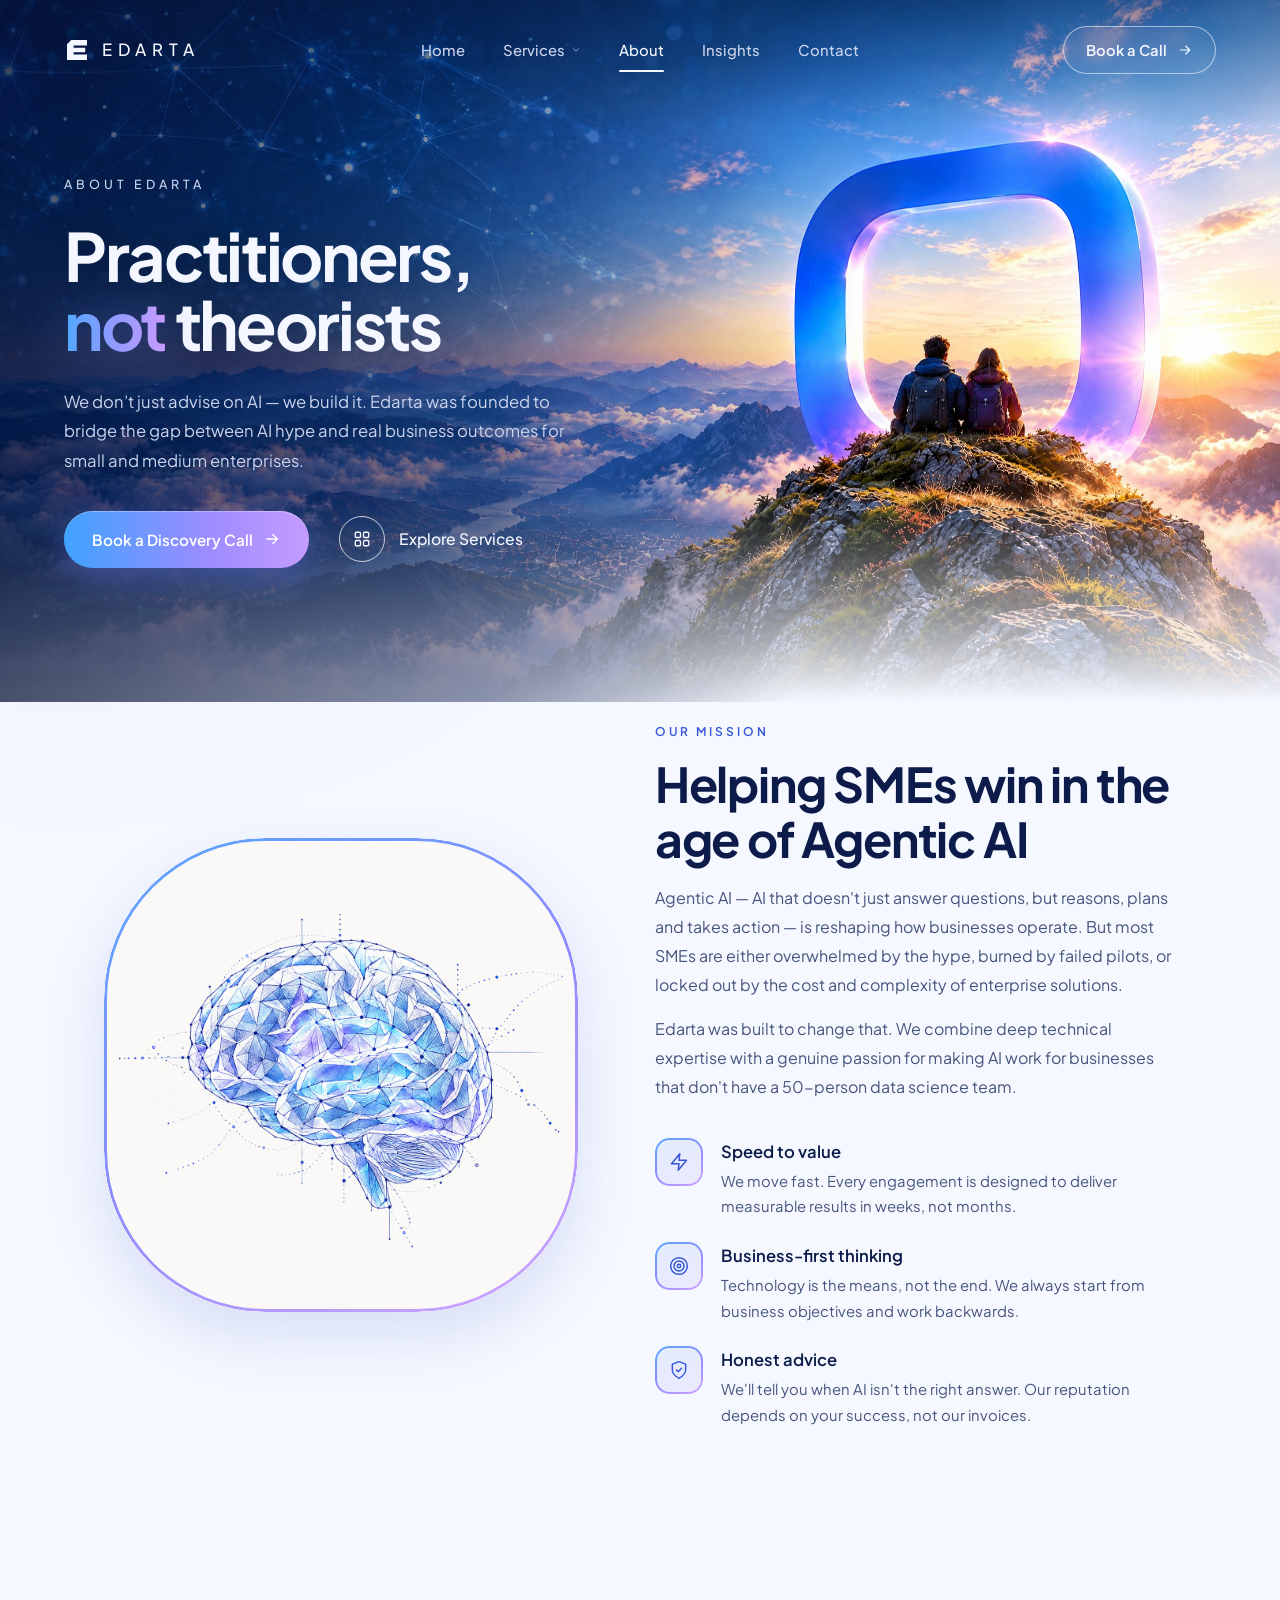
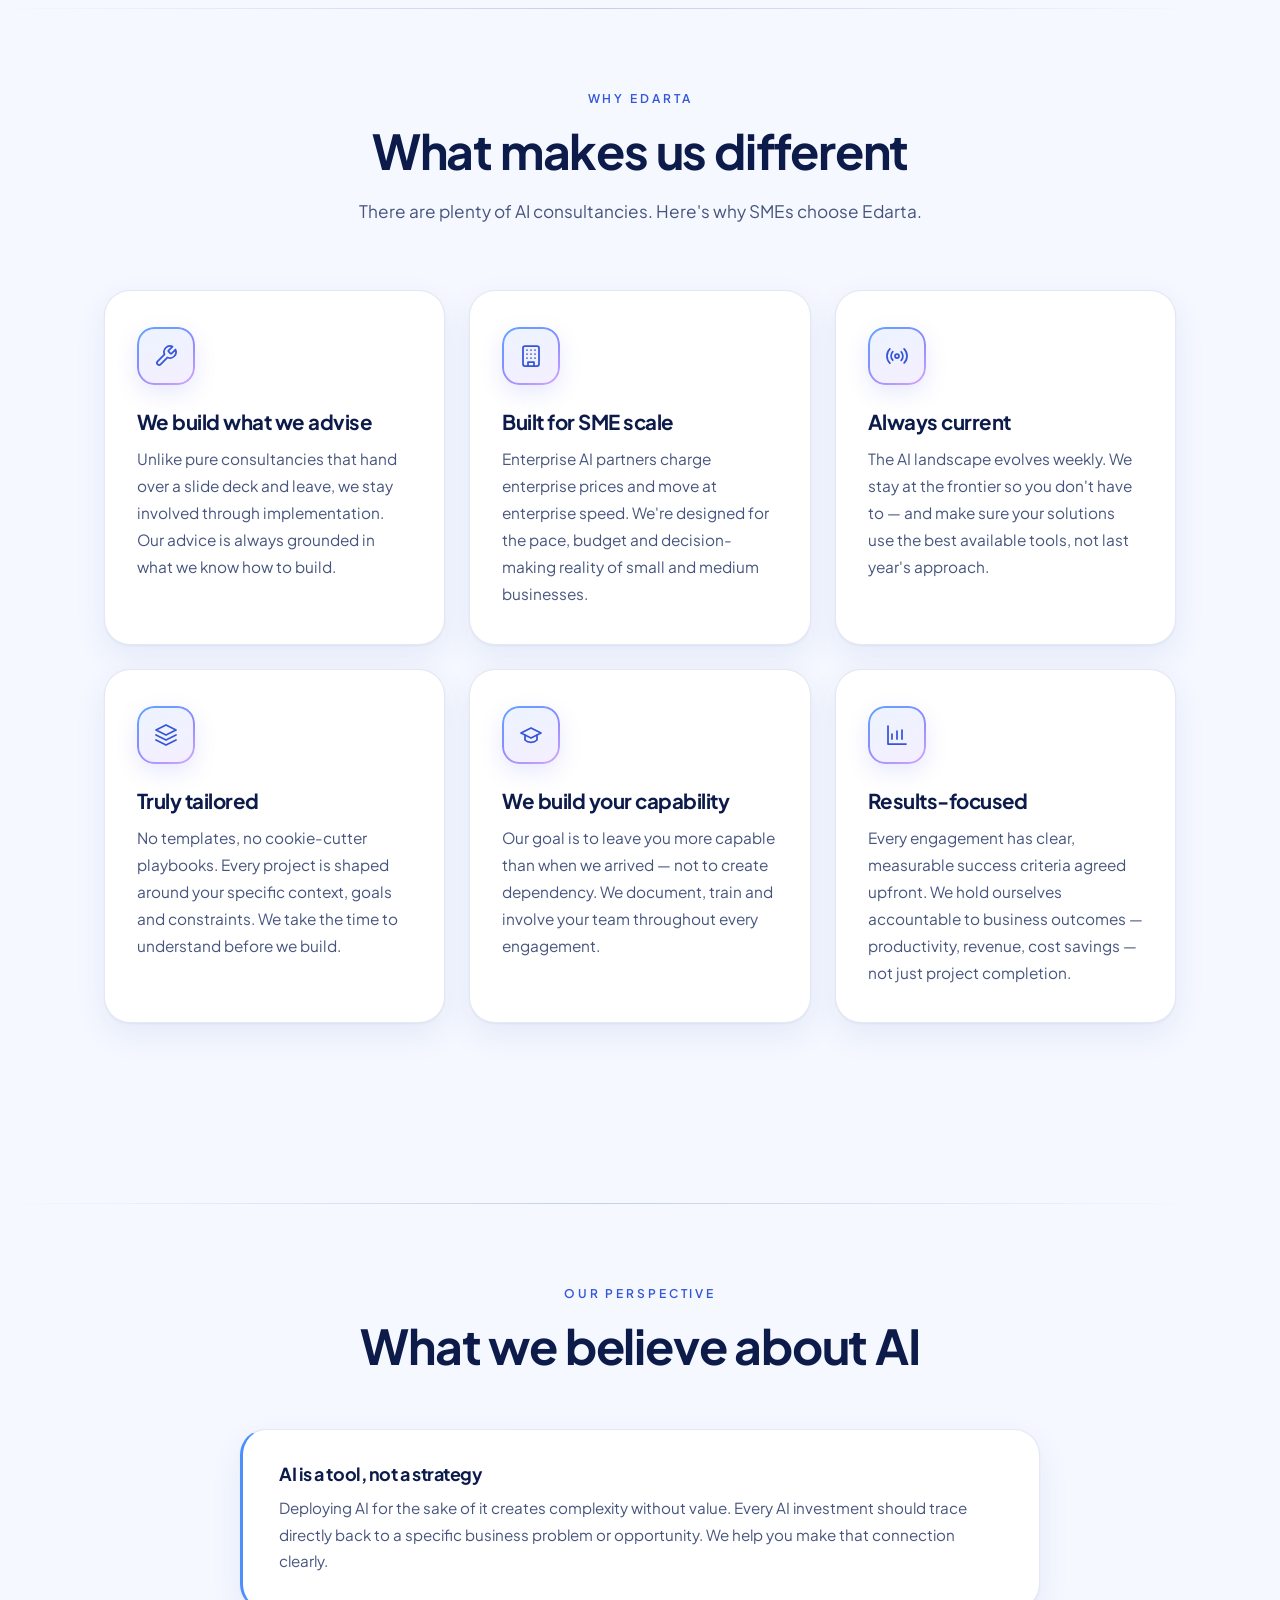
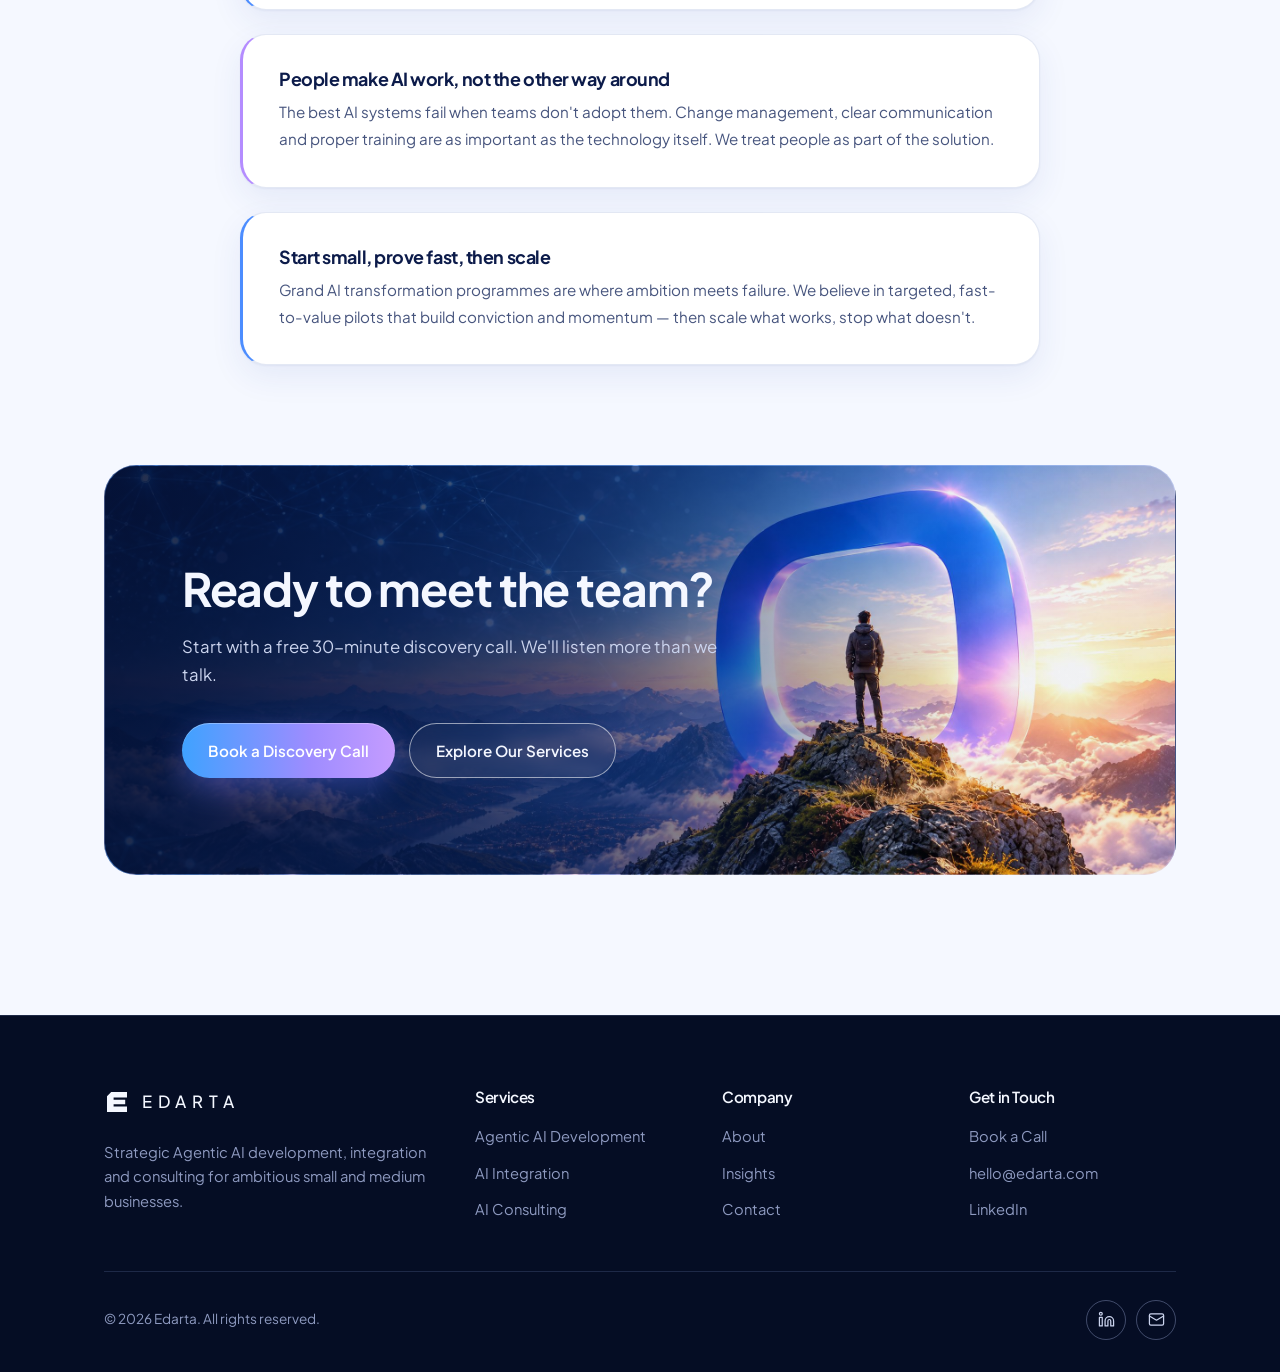
==== commit d8cbf40e: "Redraw content images as light ink illustrations - Seven existing images redrawn as fine-line navy/b" ====
--- a/about.html
+++ b/about.html
@@ -79,7 +79,7 @@
                 <div class="about-grid">
                     <div class="about-visual fade-up">
                         <div class="about-img-placeholder" style="padding:0;overflow:hidden;">
-                            <img loading="lazy" src="images/about_brain.png" alt="Crystal brain representing AI intelligence"
+                            <img loading="lazy" src="images/about_brain.jpg" alt="Crystal brain representing AI intelligence"
                                 style="width:100%;height:100%;object-fit:cover;border-radius:var(--radius-lg);" />
                         </div>
 
--- a/css/style.css
+++ b/css/style.css
@@ -15,26 +15,42 @@
     --portal: #4C8DFF;         /* the ring's electric blue */
     --lilac: #B48CFF;          /* the ring's rim light */
     --dawn: #FFC98A;           /* sunrise accent, used sparingly */
-    --ink: #F4F7FF;            /* primary text */
-    --mist: #B5C1E0;           /* secondary text */
-    --haze: #7F8BB0;           /* muted text */
+
+    /* Light page (default) */
+    --page: #F5F8FF;           /* page background */
+    --card: #FFFFFF;           /* panels and cards */
+    --surface-2: #E8EEFD;      /* image wells, placeholders */
+    --ink: #0C1B4A;            /* primary text */
+    --mist: #47557E;           /* secondary text */
+    --haze: #6F7CA3;           /* muted text */
+    --accent-ink: #3456D8;     /* links, labels, icons */
+    --lilac-ink: #6A45D6;      /* secondary tag colour */
+    --outline: rgba(44, 76, 170, 0.26);
+    --outline-bg: rgba(255, 255, 255, 0.7);
+    --circle-border: var(--ink);
+    --input-bg: #F7F9FF;
+    --dropdown-bg: rgba(255, 255, 255, 0.97);
+    --focus: #3456D8;
+    --grad-text: linear-gradient(90deg, #2C74EE 0%, #5F63EA 50%, #8B4FE6 100%);
+    --card-shadow: 0 1px 2px rgba(20, 40, 110, 0.05), 0 12px 32px rgba(40, 70, 170, 0.08);
+    --card-shadow-hover: 0 2px 4px rgba(20, 40, 110, 0.06), 0 22px 48px rgba(40, 70, 170, 0.14);
 
     --grad: linear-gradient(90deg, #4FA8FF 0%, #8B9BFF 45%, #C89BFF 100%);
     --grad-btn: linear-gradient(90deg, #3FA2FF 0%, #9E8CFF 60%, #C59CFF 100%);
     --glass: rgba(22, 44, 104, 0.38);
     --glass-strong: rgba(14, 30, 76, 0.72);
-    --line: rgba(160, 185, 255, 0.16);
-    --line-strong: rgba(190, 205, 255, 0.32);
+    --line: rgba(44, 76, 170, 0.13);
+    --line-strong: rgba(44, 76, 170, 0.24);
 
     /* Legacy names still referenced by inline styles in the pages */
     --navy: var(--night);
     --navy-mid: var(--night-2);
-    --navy-card: var(--glass);
+    --navy-card: var(--card);
     --navy-border: var(--line);
     --indigo: var(--portal);
-    --indigo-light: #A9BDFF;
+    --indigo-light: var(--accent-ink);
     --indigo-glow: rgba(76, 141, 255, 0.16);
-    --teal: var(--lilac);
+    --teal: var(--lilac-ink);
     --teal-glow: rgba(180, 140, 255, 0.16);
     --text-primary: var(--ink);
     --text-secondary: var(--mist);
@@ -44,14 +60,41 @@
     --radius-md: 18px;
     --radius-lg: 26px;
     --radius-xl: 40px;
-    --shadow-card: 0 20px 60px rgba(2, 8, 30, 0.45);
-    --shadow-glow: 0 0 50px rgba(110, 130, 255, 0.28);
+    --shadow-card: var(--card-shadow-hover);
+    --shadow-glow: 0 18px 44px rgba(60, 90, 200, 0.14);
     --transition: 0.3s cubic-bezier(0.4, 0, 0.2, 1);
     --font-heading: 'Plus Jakarta Sans', system-ui, sans-serif;
     --font-body: 'Plus Jakarta Sans', system-ui, sans-serif;
     --max-w: 1200px;
     --gutter: clamp(20px, 5vw, 64px);
     --section-pad: clamp(72px, 10vw, 120px) 0;
+}
+
+/* Areas with a photo or night-blue behind them keep light-on-dark text */
+.hero,
+.cta-banner,
+.footer,
+.nav-mobile,
+.nav:not(.scrolled) {
+    --ink: #F4F7FF;
+    --mist: #CBD4EE;
+    --haze: #8E9AC0;
+    --accent-ink: #A9BDFF;
+    --lilac-ink: #DCCBFF;
+    --line: rgba(160, 185, 255, 0.16);
+    --line-strong: rgba(190, 205, 255, 0.32);
+    --outline: rgba(255, 255, 255, 0.55);
+    --outline-bg: rgba(255, 255, 255, 0.04);
+    --circle-border: rgba(255, 255, 255, 0.75);
+    --input-bg: rgba(5, 13, 36, 0.55);
+    --dropdown-bg: rgba(8, 20, 56, 0.9);
+    --focus: var(--dawn);
+    --grad-text: var(--grad);
+    --text-primary: var(--ink);
+    --text-secondary: var(--mist);
+    --text-muted: var(--haze);
+    --indigo-light: var(--accent-ink);
+    color: var(--ink);
 }
 
 /* ── Reset & Base ─────────────────────────── */
@@ -73,7 +116,7 @@
     background:
         radial-gradient(1200px 600px at 85% 20%, rgba(76, 141, 255, 0.10), transparent 60%),
         radial-gradient(900px 500px at 5% 60%, rgba(180, 140, 255, 0.08), transparent 60%),
-        var(--night);
+        var(--page);
     background-attachment: fixed;
     color: var(--ink);
     line-height: 1.65;
@@ -96,7 +139,7 @@
 }
 
 :focus-visible {
-    outline: 2px solid var(--dawn);
+    outline: 2px solid var(--focus);
     outline-offset: 3px;
     border-radius: 6px;
 }
@@ -119,7 +162,7 @@
 }
 
 .grad {
-    background: var(--grad);
+    background: var(--grad-text);
     -webkit-background-clip: text;
     background-clip: text;
     color: transparent;
@@ -130,7 +173,7 @@
     font-weight: 600;
     letter-spacing: 0.24em;
     text-transform: uppercase;
-    color: #A9BDFF;
+    color: var(--accent-ink);
     margin-bottom: 14px;
     display: block;
 }
@@ -212,27 +255,27 @@
 }
 
 .btn-outline {
-    background: rgba(255, 255, 255, 0.04);
-    color: var(--ink);
-    border: 1.5px solid rgba(255, 255, 255, 0.55);
+    background: var(--outline-bg);
+    color: var(--ink);
+    border: 1.5px solid var(--outline);
     backdrop-filter: blur(8px);
     -webkit-backdrop-filter: blur(8px);
 }
 
 .btn-outline:hover {
-    background: rgba(255, 255, 255, 0.12);
-    border-color: #fff;
+    background: var(--outline-bg);
+    border-color: var(--ink);
 }
 
 .btn-ghost {
     padding: 0;
     background: none;
-    color: #A9BDFF;
+    color: var(--accent-ink);
     border-radius: 0;
 }
 
 .btn-ghost:hover {
-    color: #fff;
+    color: var(--ink);
 }
 
 /* Circle-icon link, as in the hero ("Watch Story" style) */
@@ -249,7 +292,7 @@
     width: 46px;
     height: 46px;
     border-radius: 50%;
-    border: 1.5px solid rgba(255, 255, 255, 0.75);
+    border: 1.5px solid var(--circle-border);
     display: grid;
     place-items: center;
     transition: background var(--transition), transform var(--transition);
@@ -257,7 +300,7 @@
 }
 
 .btn-circle:hover .btn-circle-icon {
-    background: rgba(255, 255, 255, 0.14);
+    background: var(--outline-bg);
     transform: scale(1.05);
 }
 
@@ -266,7 +309,7 @@
     display: inline-flex;
     align-items: center;
     gap: 12px;
-    color: #fff;
+    color: var(--ink);
 }
 
 .brand-mark {
@@ -295,7 +338,7 @@
 }
 
 .nav.scrolled {
-    background: rgba(5, 13, 36, 0.72);
+    background: rgba(255, 255, 255, 0.86);
     backdrop-filter: blur(16px) saturate(140%);
     -webkit-backdrop-filter: blur(16px) saturate(140%);
     box-shadow: 0 1px 0 var(--line);
@@ -326,7 +369,7 @@
     padding: 8px 16px;
     font-size: 0.93rem;
     font-weight: 500;
-    color: rgba(244, 247, 255, 0.82);
+    color: var(--mist);
     transition: color var(--transition);
 }
 
@@ -338,17 +381,17 @@
     bottom: -2px;
     height: 2px;
     border-radius: 2px;
-    background: #fff;
+    background: var(--ink);
     transform: scaleX(0);
     transition: transform var(--transition);
 }
 
 .nav-links > li > a:hover {
-    color: #fff;
+    color: var(--ink);
 }
 
 .nav-links > li > a.active {
-    color: #fff;
+    color: var(--ink);
 }
 
 .nav-links > li > a.active::after {
@@ -378,7 +421,7 @@
     min-width: 250px;
     padding: 8px;
     border-radius: 16px;
-    background: rgba(8, 20, 56, 0.86);
+    background: var(--dropdown-bg);
     border: 1px solid var(--line-strong);
     backdrop-filter: blur(18px);
     -webkit-backdrop-filter: blur(18px);
@@ -422,7 +465,7 @@
 
 .nav-dropdown a:hover {
     background: rgba(76, 141, 255, 0.14);
-    color: #fff;
+    color: var(--ink);
 }
 
 .nav-cta {
@@ -440,8 +483,8 @@
     width: 44px;
     height: 44px;
     border-radius: 50%;
-    border: 1.5px solid rgba(255, 255, 255, 0.5);
-    background: rgba(255, 255, 255, 0.06);
+    border: 1.5px solid var(--outline);
+    background: var(--outline-bg);
     cursor: pointer;
     flex-direction: column;
     align-items: center;
@@ -453,7 +496,7 @@
     display: block;
     width: 18px;
     height: 1.5px;
-    background: #fff;
+    background: var(--ink);
     border-radius: 2px;
     transition: transform var(--transition), opacity var(--transition);
 }
@@ -501,7 +544,7 @@
 
 .nav-mobile a.active,
 .nav-mobile a:hover {
-    color: #fff;
+    color: var(--ink);
 }
 
 .nav-mobile a.btn {
@@ -549,7 +592,7 @@
     z-index: -1;
     background:
         linear-gradient(90deg, rgba(5, 16, 50, 0.72) 0%, rgba(8, 24, 70, 0.45) 38%, rgba(8, 24, 70, 0) 62%),
-        linear-gradient(180deg, rgba(5, 13, 36, 0.35) 0%, rgba(5, 13, 36, 0) 18%, rgba(5, 13, 36, 0) 70%, var(--night) 100%);
+        linear-gradient(180deg, rgba(5, 13, 36, 0.35) 0%, rgba(5, 13, 36, 0) 18%, rgba(5, 13, 36, 0) 70%, var(--page) 100%);
 }
 
 .hero-inner {
@@ -568,7 +611,7 @@
     font-weight: 500;
     letter-spacing: 0.32em;
     text-transform: uppercase;
-    color: rgba(244, 247, 255, 0.85);
+    color: var(--mist);
     margin-bottom: 26px;
 }
 
@@ -582,7 +625,7 @@
     font-weight: 700;
     line-height: 1.04;
     letter-spacing: -0.035em;
-    color: #fff;
+    color: var(--ink);
     margin-bottom: 28px;
     text-shadow: 0 4px 40px rgba(5, 13, 36, 0.35);
 }
@@ -595,7 +638,7 @@
 .hero-subtitle {
     font-size: clamp(1rem, 1.3vw, 1.12rem);
     line-height: 1.75;
-    color: rgba(236, 241, 255, 0.86);
+    color: var(--mist);
     max-width: 44ch;
     margin-bottom: 36px;
 }
@@ -619,7 +662,7 @@
 
 .hero-stat {
     padding: 0 clamp(20px, 3vw, 40px);
-    border-left: 1px solid rgba(255, 255, 255, 0.3);
+    border-left: 1px solid var(--line-strong);
 }
 
 .hero-stat:first-child {
@@ -631,20 +674,20 @@
     width: 30px;
     height: 30px;
     margin-bottom: 14px;
-    color: #fff;
+    color: var(--ink);
 }
 
 .hero-stat-num {
     font-size: 1.3rem;
     font-weight: 600;
     line-height: 1.2;
-    color: #fff;
+    color: var(--ink);
     font-variant-numeric: tabular-nums;
 }
 
 .hero-stat-label {
     font-size: 0.86rem;
-    color: rgba(236, 241, 255, 0.8);
+    color: var(--mist);
 }
 
 /* Scroll cue */
@@ -657,7 +700,7 @@
     align-items: center;
     gap: 10px;
     font-size: 0.78rem;
-    color: rgba(236, 241, 255, 0.85);
+    color: var(--mist);
 }
 
 .scroll-cue::before {
@@ -722,9 +765,9 @@
     display: grid;
     place-items: center;
     flex-shrink: 0;
-    color: #fff;
+    color: var(--accent-ink);
     border-radius: 30%;
-    background: radial-gradient(circle at 50% 60%, rgba(180, 140, 255, 0.22), rgba(76, 141, 255, 0.06) 70%);
+    background: linear-gradient(160deg, rgba(76, 141, 255, 0.10), rgba(180, 140, 255, 0.14));
 }
 
 .card-icon::before,
@@ -747,7 +790,7 @@
     width: 58px;
     height: 58px;
     margin-bottom: 26px;
-    box-shadow: 0 0 28px rgba(140, 130, 255, 0.25);
+    box-shadow: 0 8px 22px rgba(110, 120, 240, 0.16);
 }
 
 .card-icon svg,
@@ -762,10 +805,9 @@
     position: relative;
     padding: 36px 32px;
     border-radius: var(--radius-lg);
-    background: linear-gradient(180deg, rgba(30, 58, 135, 0.34), rgba(12, 26, 70, 0.34));
+    background: var(--card);
     border: 1px solid var(--line);
-    backdrop-filter: blur(14px);
-    -webkit-backdrop-filter: blur(14px);
+    box-shadow: var(--card-shadow);
     transition: border-color var(--transition), transform var(--transition), box-shadow var(--transition);
 }
 
@@ -778,7 +820,7 @@
 .card-title {
     font-size: 1.28rem;
     margin-bottom: 12px;
-    color: #fff;
+    color: var(--ink);
 }
 
 .card-text {
@@ -826,8 +868,8 @@
     font-size: 1.15rem;
     font-weight: 700;
     letter-spacing: 0.02em;
-    background: radial-gradient(circle at 50% 60%, rgba(180, 140, 255, 0.28), rgba(10, 26, 69, 1) 75%);
-    box-shadow: 0 0 36px rgba(140, 130, 255, 0.3);
+    background: var(--card);
+    box-shadow: 0 10px 30px rgba(90, 110, 230, 0.18);
 }
 
 .process-title {
@@ -854,8 +896,9 @@
     position: relative;
     padding: 78px 36px 34px;
     border-radius: var(--radius-lg);
-    background: linear-gradient(180deg, rgba(30, 58, 135, 0.3), rgba(12, 26, 70, 0.3));
+    background: var(--card);
     border: 1px solid var(--line);
+    box-shadow: var(--card-shadow);
 }
 
 .testimonial-card::before {
@@ -922,9 +965,10 @@
     flex-direction: column;
     border-radius: var(--radius-lg);
     overflow: hidden;
-    background: linear-gradient(180deg, rgba(30, 58, 135, 0.3), rgba(12, 26, 70, 0.3));
+    background: var(--card);
     border: 1px solid var(--line);
     transition: border-color var(--transition), transform var(--transition), box-shadow var(--transition);
+    box-shadow: var(--card-shadow);
 }
 
 .insight-card:hover {
@@ -936,7 +980,7 @@
 .insight-thumb {
     aspect-ratio: 16 / 10;
     overflow: hidden;
-    background: var(--night-2);
+    background: var(--surface-2);
 }
 
 .insight-thumb img {
@@ -953,7 +997,7 @@
     height: 100%;
     display: grid;
     place-items: center;
-    color: #fff;
+    color: var(--accent-ink);
 }
 
 .insight-thumb-inner svg {
@@ -975,9 +1019,9 @@
     font-weight: 600;
     padding: 5px 12px;
     border-radius: 999px;
-    color: #CFC0FF;
-    background: rgba(180, 140, 255, 0.14);
-    border: 1px solid rgba(180, 140, 255, 0.3);
+    color: var(--lilac-ink);
+    background: rgba(180, 140, 255, 0.12);
+    border: 1px solid rgba(150, 110, 240, 0.28);
     margin-bottom: 14px;
 }
 
@@ -985,7 +1029,7 @@
     font-size: 1.12rem;
     line-height: 1.35;
     margin-bottom: 10px;
-    color: #fff;
+    color: var(--ink);
 }
 
 .insight-excerpt {
@@ -1014,7 +1058,7 @@
     grid-template-columns: 1fr 1.4fr;
     border-radius: var(--radius-lg);
     overflow: hidden;
-    background: linear-gradient(120deg, rgba(30, 58, 135, 0.42), rgba(12, 26, 70, 0.3));
+    background: var(--card);
     border: 1px solid var(--line-strong);
     transition: border-color var(--transition), box-shadow var(--transition);
 }
@@ -1043,7 +1087,7 @@
     padding: 9px 20px;
     border-radius: 999px;
     border: 1.5px solid var(--line-strong);
-    background: rgba(255, 255, 255, 0.03);
+    background: var(--card);
     font-family: var(--font-heading);
     font-size: 0.86rem;
     font-weight: 500;
@@ -1053,8 +1097,8 @@
 }
 
 .filter-btn:hover {
-    color: #fff;
-    border-color: rgba(255, 255, 255, 0.6);
+    color: var(--ink);
+    border-color: var(--ink);
 }
 
 .filter-btn.active {
@@ -1075,15 +1119,15 @@
     border-radius: 999px;
     font-size: 0.8rem;
     font-weight: 500;
-    color: #C9D6FF;
-    background: rgba(76, 141, 255, 0.12);
-    border: 1px solid rgba(76, 141, 255, 0.3);
+    color: var(--accent-ink);
+    background: rgba(76, 141, 255, 0.10);
+    border: 1px solid rgba(76, 141, 255, 0.28);
 }
 
 .tag.teal {
-    color: #DCCBFF;
+    color: var(--lilac-ink);
     background: rgba(180, 140, 255, 0.12);
-    border-color: rgba(180, 140, 255, 0.32);
+    border-color: rgba(150, 110, 240, 0.28);
 }
 
 /* ── CTA banner ───────────────────────────── */
@@ -1120,7 +1164,7 @@
 }
 
 .cta-banner p {
-    color: rgba(236, 241, 255, 0.86);
+    color: var(--mist);
     max-width: 46ch;
     margin-bottom: 34px;
     font-size: 1.05rem;
@@ -1196,7 +1240,7 @@
 }
 
 .service-feature-text strong {
-    color: #fff;
+    color: var(--ink);
     font-weight: 600;
 }
 
@@ -1205,7 +1249,7 @@
     font-weight: 600;
     letter-spacing: 0.2em;
     text-transform: uppercase;
-    color: #A9BDFF;
+    color: var(--accent-ink);
     margin-bottom: 20px;
 }
 
@@ -1226,7 +1270,7 @@
 .use-case svg {
     width: 20px;
     height: 20px;
-    color: #A9BDFF;
+    color: var(--accent-ink);
     flex-shrink: 0;
 }
 
@@ -1242,14 +1286,14 @@
     gap: 10px;
     font-weight: 600;
     font-size: 0.98rem;
-    color: #fff;
+    color: var(--ink);
     margin-bottom: 4px;
 }
 
 .format-title svg {
     width: 18px;
     height: 18px;
-    color: #A9BDFF;
+    color: var(--accent-ink);
 }
 
 .format-text {
@@ -1275,7 +1319,7 @@
     overflow: hidden;
     padding: 0;
     position: relative;
-    box-shadow: 0 0 80px rgba(140, 130, 255, 0.35);
+    box-shadow: 0 24px 60px rgba(60, 90, 200, 0.16);
 }
 
 .about-img-placeholder::before {
@@ -1333,9 +1377,10 @@
 .belief {
     padding: 34px 36px;
     border-radius: var(--radius-lg);
-    background: linear-gradient(180deg, rgba(30, 58, 135, 0.3), rgba(12, 26, 70, 0.3));
+    background: var(--card);
     border: 1px solid var(--line);
     border-left: 3px solid var(--portal);
+    box-shadow: var(--card-shadow);
 }
 
 .belief:nth-child(2) {
@@ -1396,19 +1441,20 @@
 
 .contact-detail-value {
     font-weight: 500;
-    color: #fff;
+    color: var(--ink);
 }
 
 a.contact-detail-value:hover {
-    color: #C9D6FF;
+    color: var(--accent-ink);
 }
 
 .next-steps {
     margin-top: 48px;
     padding: 30px;
     border-radius: var(--radius-lg);
-    background: linear-gradient(180deg, rgba(30, 58, 135, 0.3), rgba(12, 26, 70, 0.3));
+    background: var(--card);
     border: 1px solid var(--line);
+    box-shadow: var(--card-shadow);
 }
 
 .next-steps ol {
@@ -1445,11 +1491,9 @@
 .form-card {
     padding: clamp(28px, 4vw, 44px);
     border-radius: 28px;
-    background: linear-gradient(180deg, rgba(30, 58, 135, 0.42), rgba(12, 26, 70, 0.42));
-    border: 1px solid var(--line-strong);
-    backdrop-filter: blur(16px);
-    -webkit-backdrop-filter: blur(16px);
-    box-shadow: var(--shadow-card);
+    background: var(--card);
+    border: 1px solid var(--line);
+    box-shadow: var(--card-shadow);
 }
 
 .form-row {
@@ -1478,8 +1522,8 @@
     padding: 14px 16px;
     border-radius: 14px;
     border: 1px solid var(--line-strong);
-    background: rgba(5, 13, 36, 0.55);
-    color: #fff;
+    background: var(--input-bg);
+    color: var(--ink);
     font-family: var(--font-body);
     font-size: 0.96rem;
     transition: border-color var(--transition), box-shadow var(--transition);
@@ -1507,7 +1551,7 @@
 }
 
 select option {
-    background: var(--night-2);
+    background: var(--card);
 }
 
 textarea {
@@ -1565,7 +1609,7 @@
     margin-top: 40px;
     padding: 72px 0 32px;
     border-top: 1px solid var(--line);
-    background: linear-gradient(180deg, rgba(10, 26, 69, 0.5), rgba(5, 13, 36, 1));
+    background: var(--night);
 }
 
 .footer-inner {
@@ -1608,7 +1652,7 @@
 }
 
 .footer-col ul li a:hover {
-    color: #fff;
+    color: var(--ink);
 }
 
 .footer-bottom {
@@ -1643,8 +1687,8 @@
 }
 
 .footer-social-link:hover {
-    color: #fff;
-    border-color: #fff;
+    color: var(--ink);
+    border-color: var(--ink);
     background: rgba(255, 255, 255, 0.08);
 }
 
@@ -1700,7 +1744,7 @@
         display: block;
         min-height: 0;
         padding: 47svh 0 64px;
-        background: var(--night);
+        background: var(--page);
     }
 
     .hero-media {
@@ -1713,7 +1757,28 @@
         bottom: auto;
         height: 64svh;
         background:
-            linear-gradient(180deg, rgba(5, 13, 36, 0.45) 0%, rgba(5, 13, 36, 0) 20%, rgba(5, 13, 36, 0) 56%, var(--night) 88%);
+            linear-gradient(180deg, rgba(5, 13, 36, 0.45) 0%, rgba(5, 13, 36, 0) 20%, rgba(5, 13, 36, 0) 56%, var(--page) 88%);
+    }
+
+    .hero {
+        --ink: #0C1B4A;
+        --mist: #47557E;
+        --haze: #6F7CA3;
+        --accent-ink: #3456D8;
+        --line-strong: rgba(44, 76, 170, 0.24);
+        --outline: rgba(44, 76, 170, 0.26);
+        --outline-bg: rgba(255, 255, 255, 0.7);
+        --circle-border: #0C1B4A;
+        --grad-text: linear-gradient(90deg, #2C74EE 0%, #5F63EA 50%, #8B4FE6 100%);
+        color: var(--ink);
+    }
+
+    .hero-title {
+        text-shadow: none;
+    }
+
+    .hero-title .grad {
+        filter: none;
     }
 
     .hero-eyebrow {
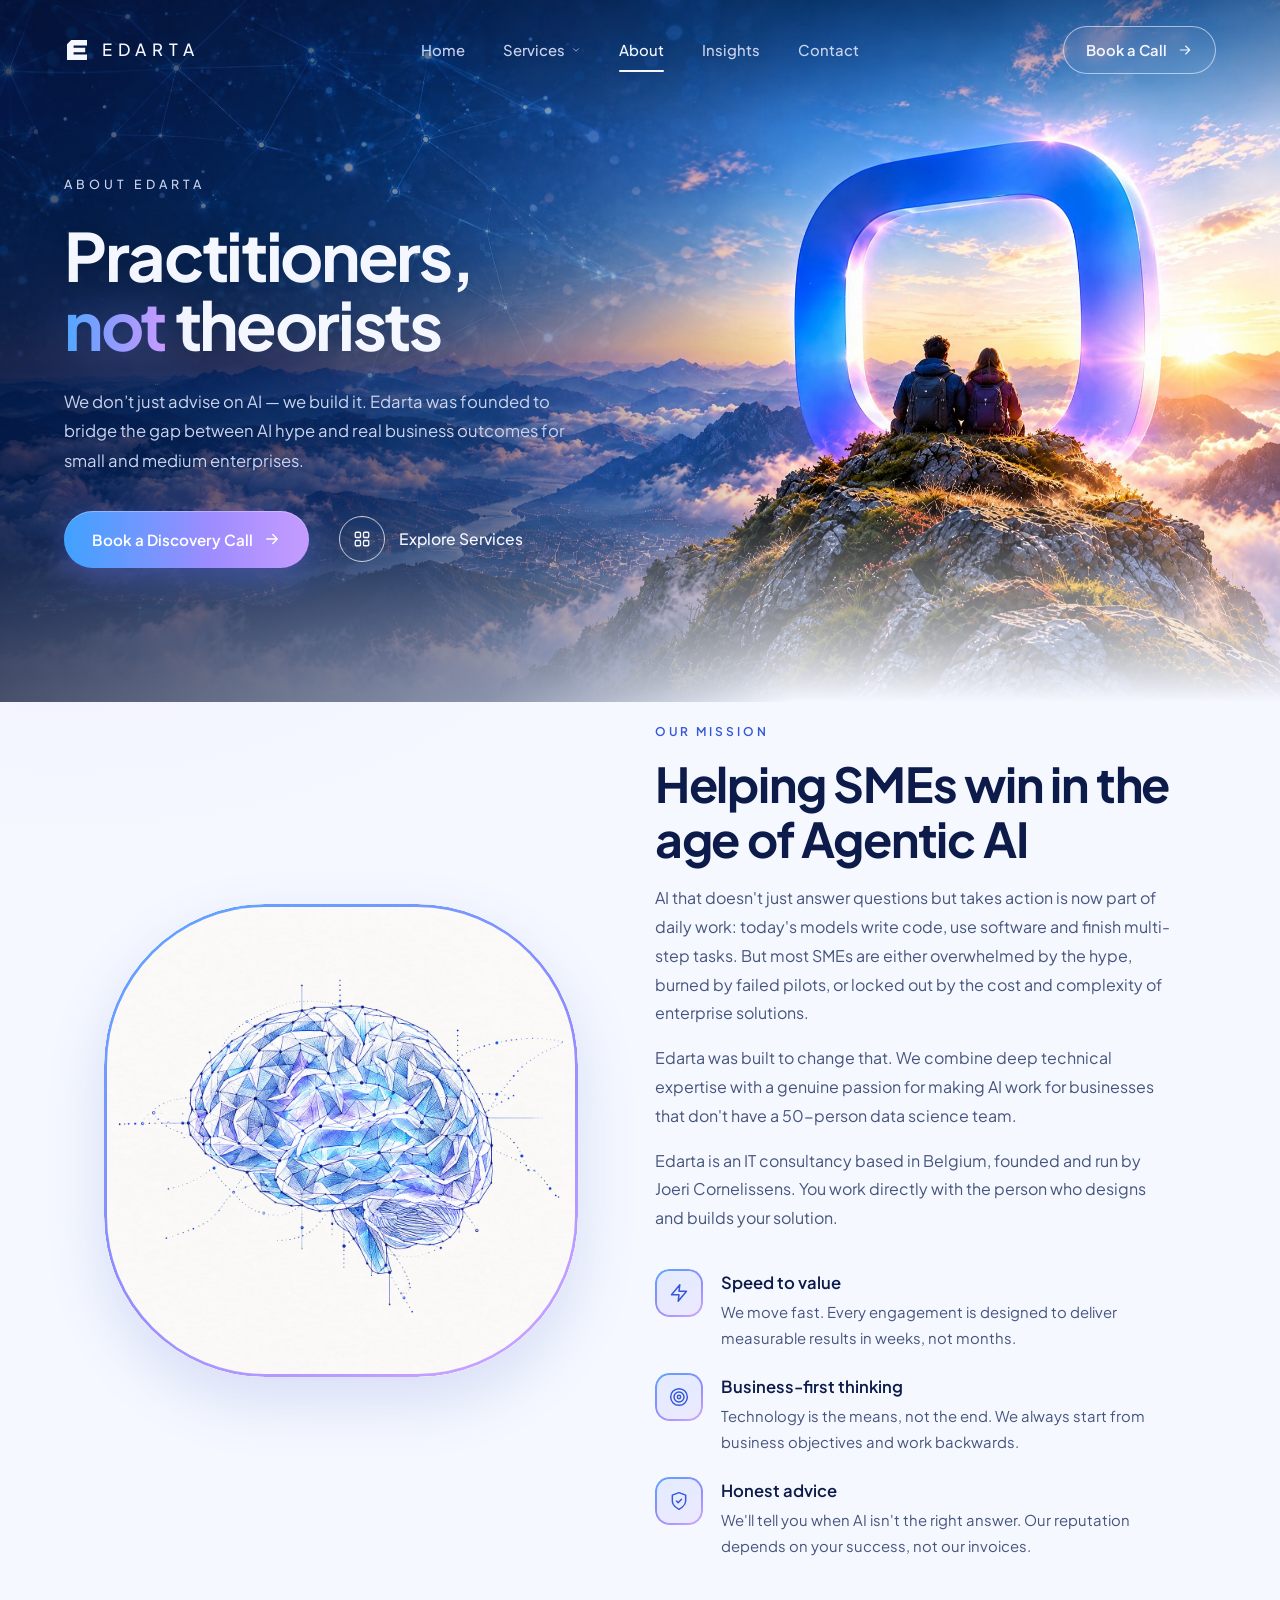
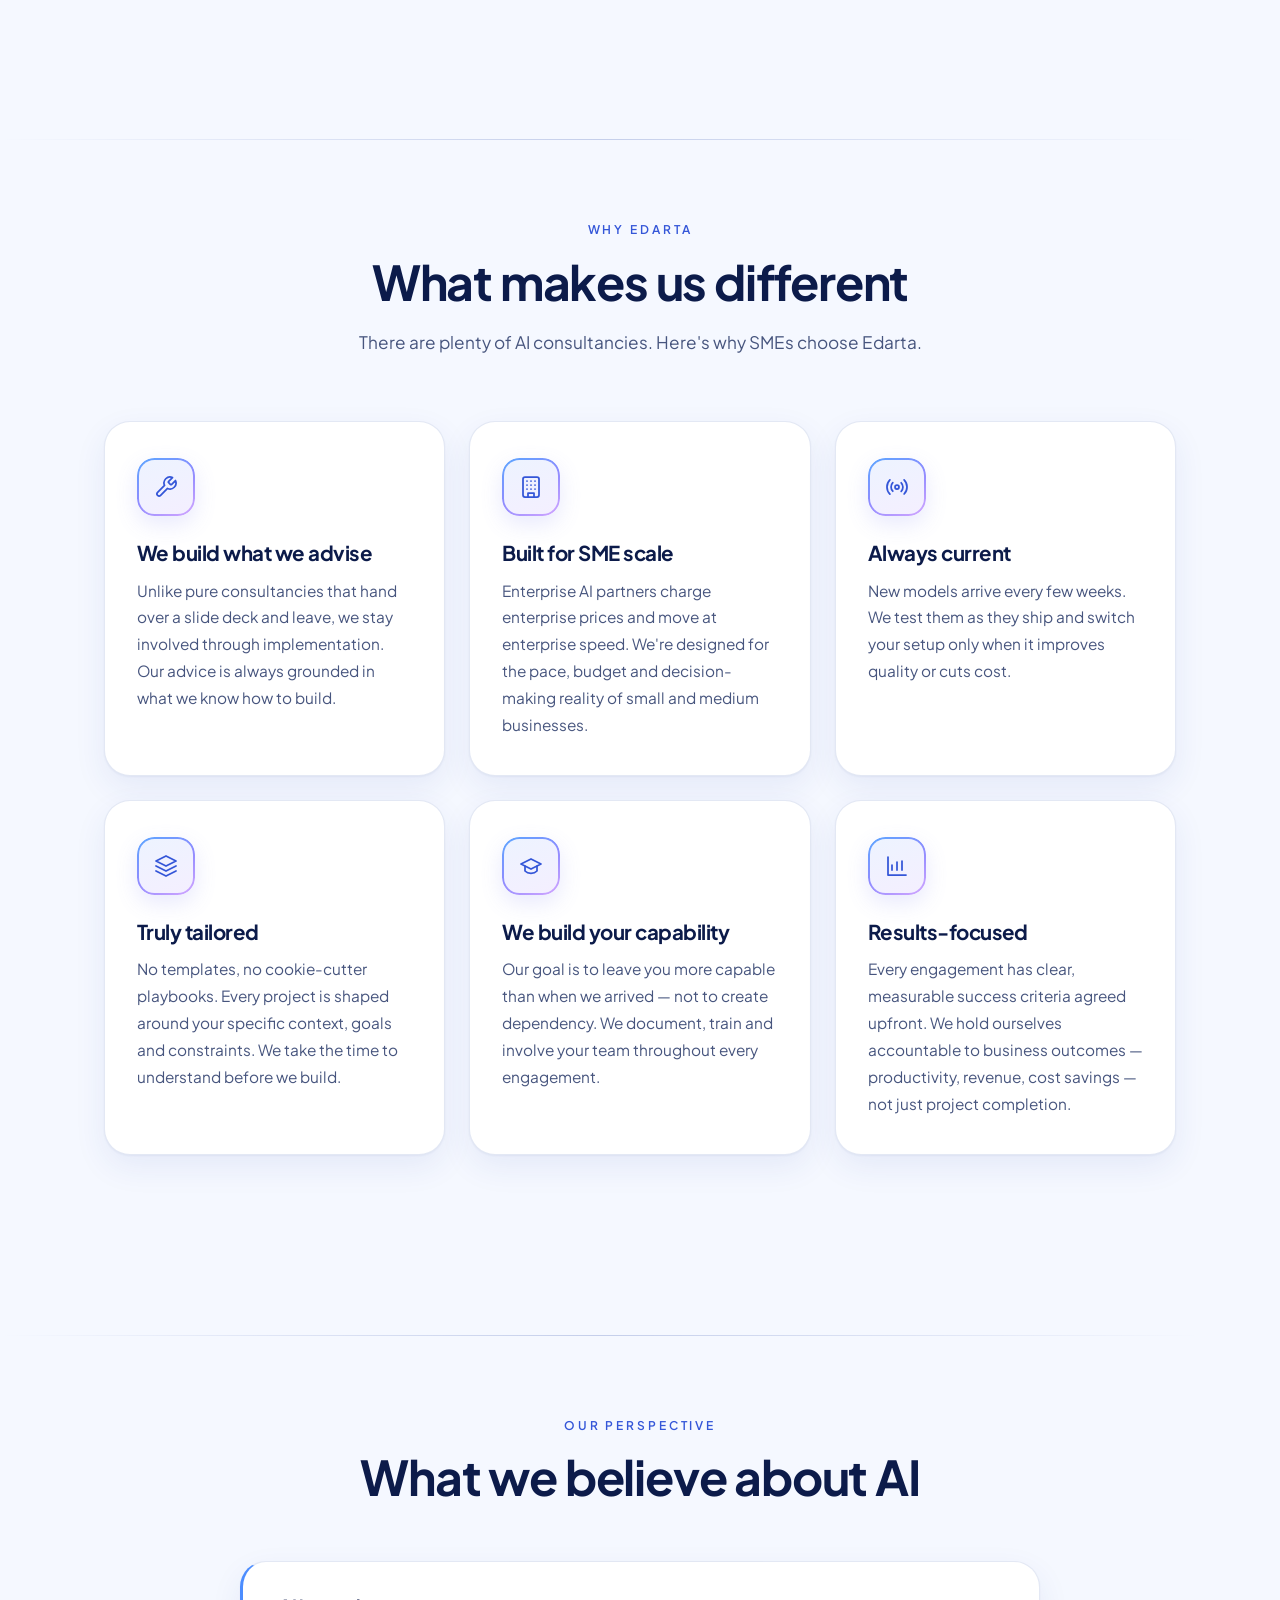
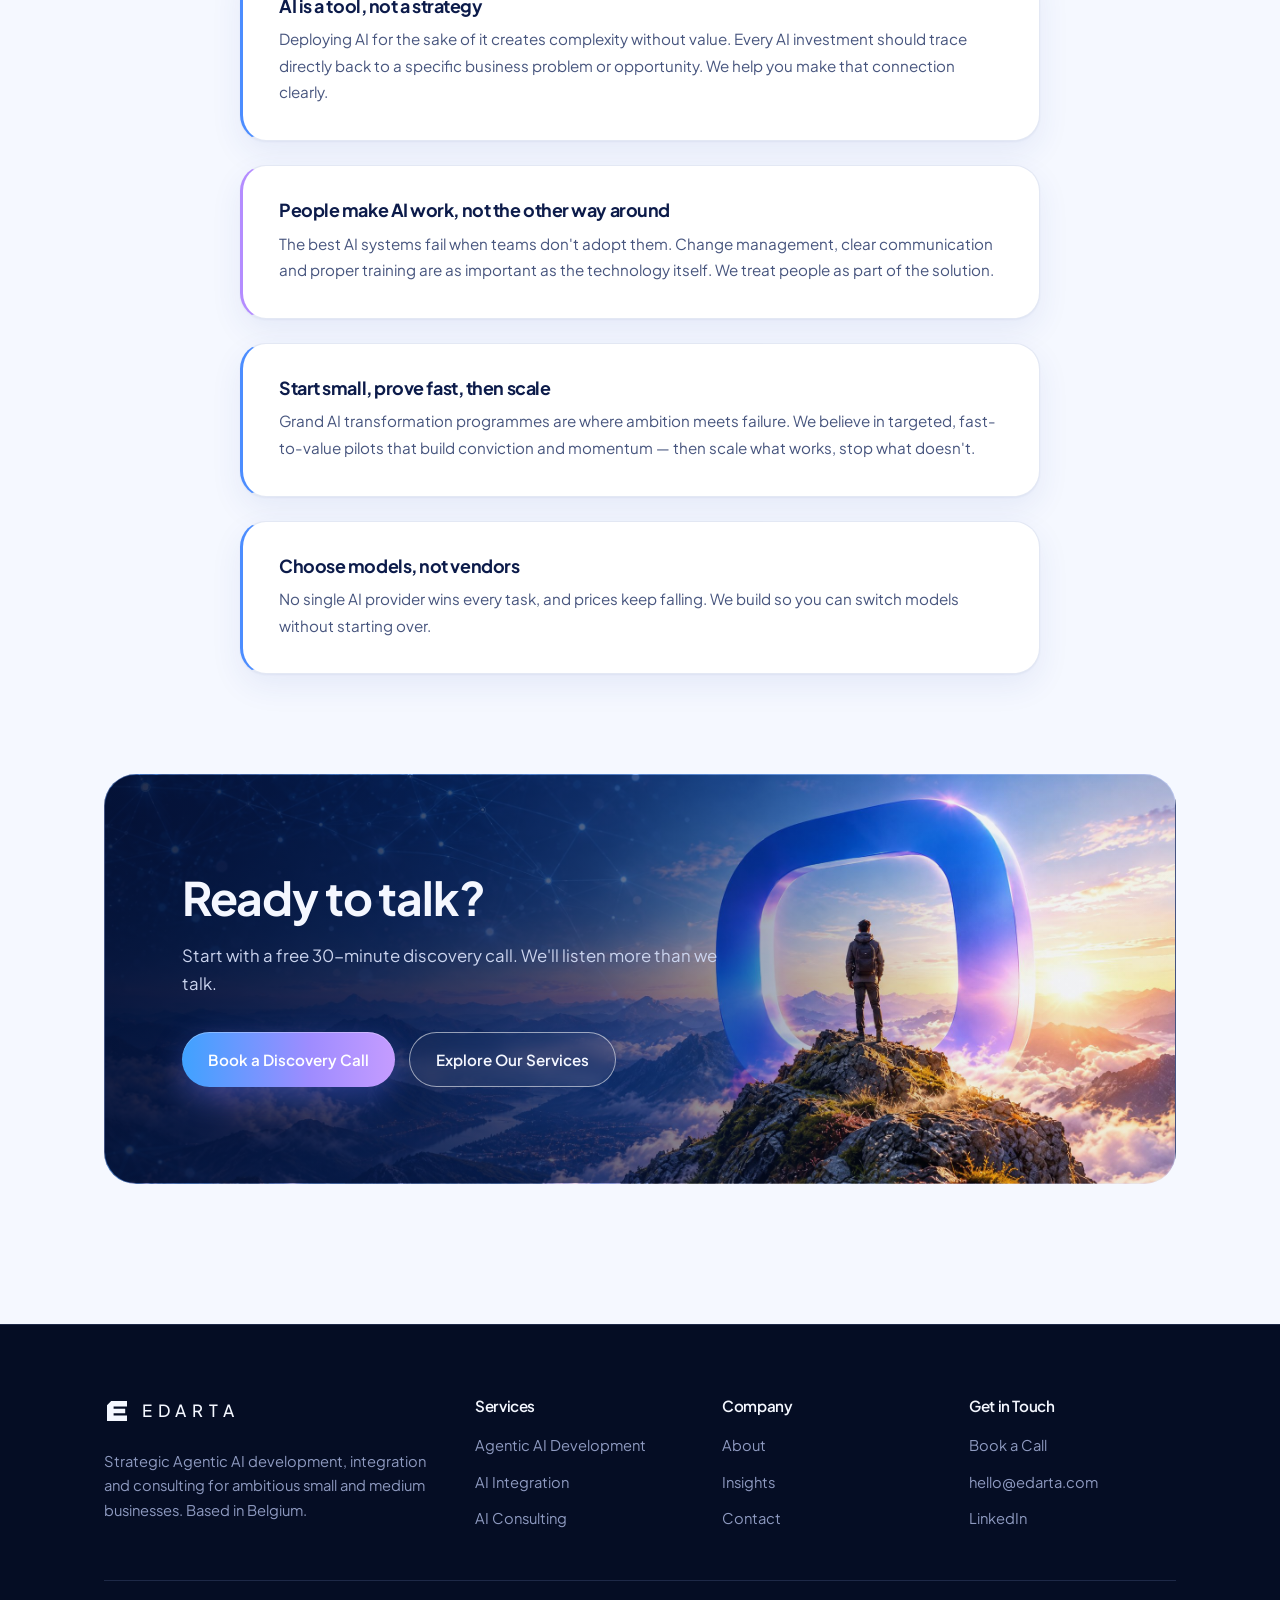
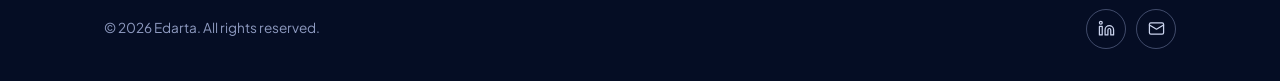
==== commit 78e71e11: "Refresh website copy for 2026 - Agents that act inside clients' tools; providers named, not model ve" ====
--- a/about.html
+++ b/about.html
@@ -6,7 +6,7 @@
     <meta name="viewport" content="width=device-width, initial-scale=1.0" />
     <title>About — Edarta | Who We Are</title>
     <meta name="description"
-        content="Edarta is a strategic AI consultancy and development partner focused on helping SMEs harness the power of Agentic AI — practically and profitably." />
+        content="Edarta is an IT consultancy in Belgium that builds and advises on AI agents for small and medium businesses, practically and profitably." />
     <link rel="canonical" href="https://edarta.com/about" />
     <link rel="preconnect" href="https://fonts.googleapis.com" />
   <link rel="preconnect" href="https://fonts.gstatic.com" crossorigin />
@@ -89,13 +89,13 @@
                         <span class="section-label">Our Mission</span>
                         <h2 class="section-title">Helping SMEs win in the age of Agentic AI</h2>
                         <p style="color: var(--text-secondary); line-height: 1.8; margin-bottom: 16px;">
-                            Agentic AI — AI that doesn't just answer questions, but reasons, plans and takes action — is
-                            reshaping how businesses operate. But most SMEs are either overwhelmed by the hype, burned
+                            AI that doesn't just answer questions but takes action is now part of daily work: today's models write code, use software and finish multi-step tasks. But most SMEs are either overwhelmed by the hype, burned
                             by failed pilots, or locked out by the cost and complexity of enterprise solutions.
                         </p>
+                        <p style="color: var(--text-secondary); line-height: 1.8; margin-bottom: 16px;">
+                            Edarta was built to change that. We combine deep technical expertise with a genuine passion for making AI work for businesses that don't have a 50-person data science team.</p>
                         <p style="color: var(--text-secondary); line-height: 1.8; margin-bottom: 36px;">
-                            Edarta was built to change that. We combine deep technical expertise with a genuine passion
-                            for making AI work for businesses that don't have a 50-person data science team.
+                            Edarta is an IT consultancy based in Belgium, founded and run by Joeri Cornelissens. You work directly with the person who designs and builds your solution.
                         </p>
 
                         <div class="values-list">
@@ -158,8 +158,7 @@
                     <div class="card fade-up fade-up-delay-3">
                         <div class="card-icon"><svg viewBox="0 0 24 24" fill="none" stroke="currentColor" stroke-width="1.75" stroke-linecap="round" stroke-linejoin="round" aria-hidden="true"><path d="M4.9 19.1C1 15.2 1 8.8 4.9 4.9M7.8 16.2c-2.3-2.3-2.3-6.1 0-8.5M16.2 7.8c2.3 2.3 2.3 6.1 0 8.5M19.1 4.9C23 8.8 23 15.1 19.1 19"/><circle cx="12" cy="12" r="2"/></svg></div>
                         <h3 class="card-title">Always current</h3>
-                        <p class="card-text">The AI landscape evolves weekly. We stay at the frontier so you don't have
-                            to — and make sure your solutions use the best available tools, not last year's approach.
+                        <p class="card-text">New models arrive every few weeks. We test them as they ship and switch your setup only when it improves quality or cuts cost.
                         </p>
                     </div>
                     <div class="card fade-up fade-up-delay-1">
@@ -218,6 +217,11 @@
                             fast-to-value pilots that build conviction and momentum — then scale what works, stop what
                             doesn't.</p>
                     </div>
+                    <div class="belief">
+                        <h3>Choose models, not vendors</h3>
+                        <p>No single AI provider wins every task, and prices keep falling. We build so you can switch
+                            models without starting over.</p>
+                    </div>
                 </div>
             </div>
         </section>
@@ -225,7 +229,7 @@
         <!-- ── CTA ────────────────────────────── -->
         <section style="padding: 60px 24px 100px;">
             <div class="cta-banner fade-up">
-                <h2>Ready to meet the team?</h2>
+                <h2>Ready to talk?</h2>
                 <p>Start with a free 30-minute discovery call. We'll listen more than we talk.</p>
                 <div class="cta-actions">
                     <a href="contact.html" class="btn btn-primary" id="about-cta">Book a Discovery Call</a>
@@ -241,8 +245,7 @@
             <div class="footer-grid">
                 <div class="footer-brand">
                     <a href="index.html" class="nav-logo" aria-label="Edarta home"><svg class="brand-mark" viewBox="0 0 26 26" aria-hidden="true"><path fill="currentColor" d="M3 7.2 7.2 3H23v5.4H9.6v2.3h11.6v4.6H9.6v2.3H23V23H3z"/></svg><span class="brand-word">EDARTA</span></a>
-                    <p>Strategic Agentic AI development, integration and consulting for ambitious small and medium
-                        businesses.</p>
+                    <p>Strategic Agentic AI development, integration and consulting for ambitious small and medium businesses. Based in Belgium.</p>
                 </div>
                 <div class="footer-col">
                     <h4>Services</h4>
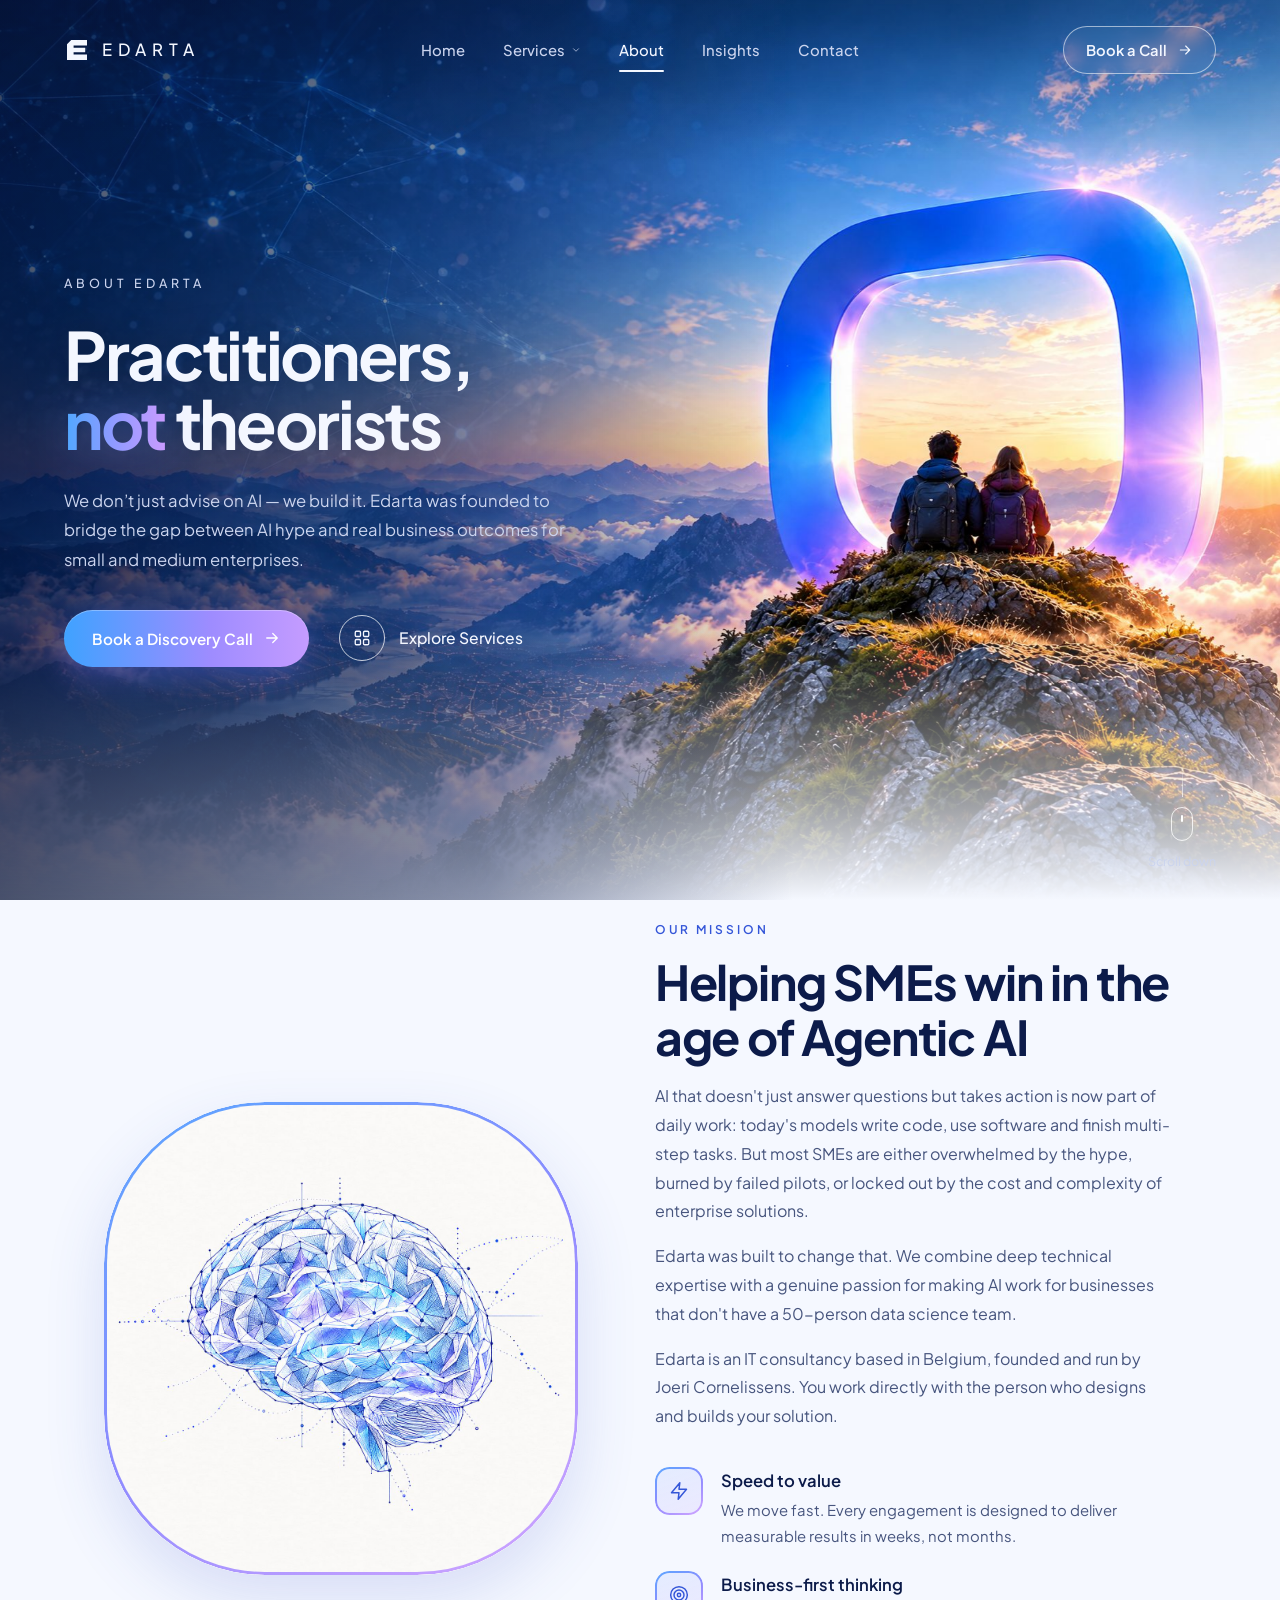
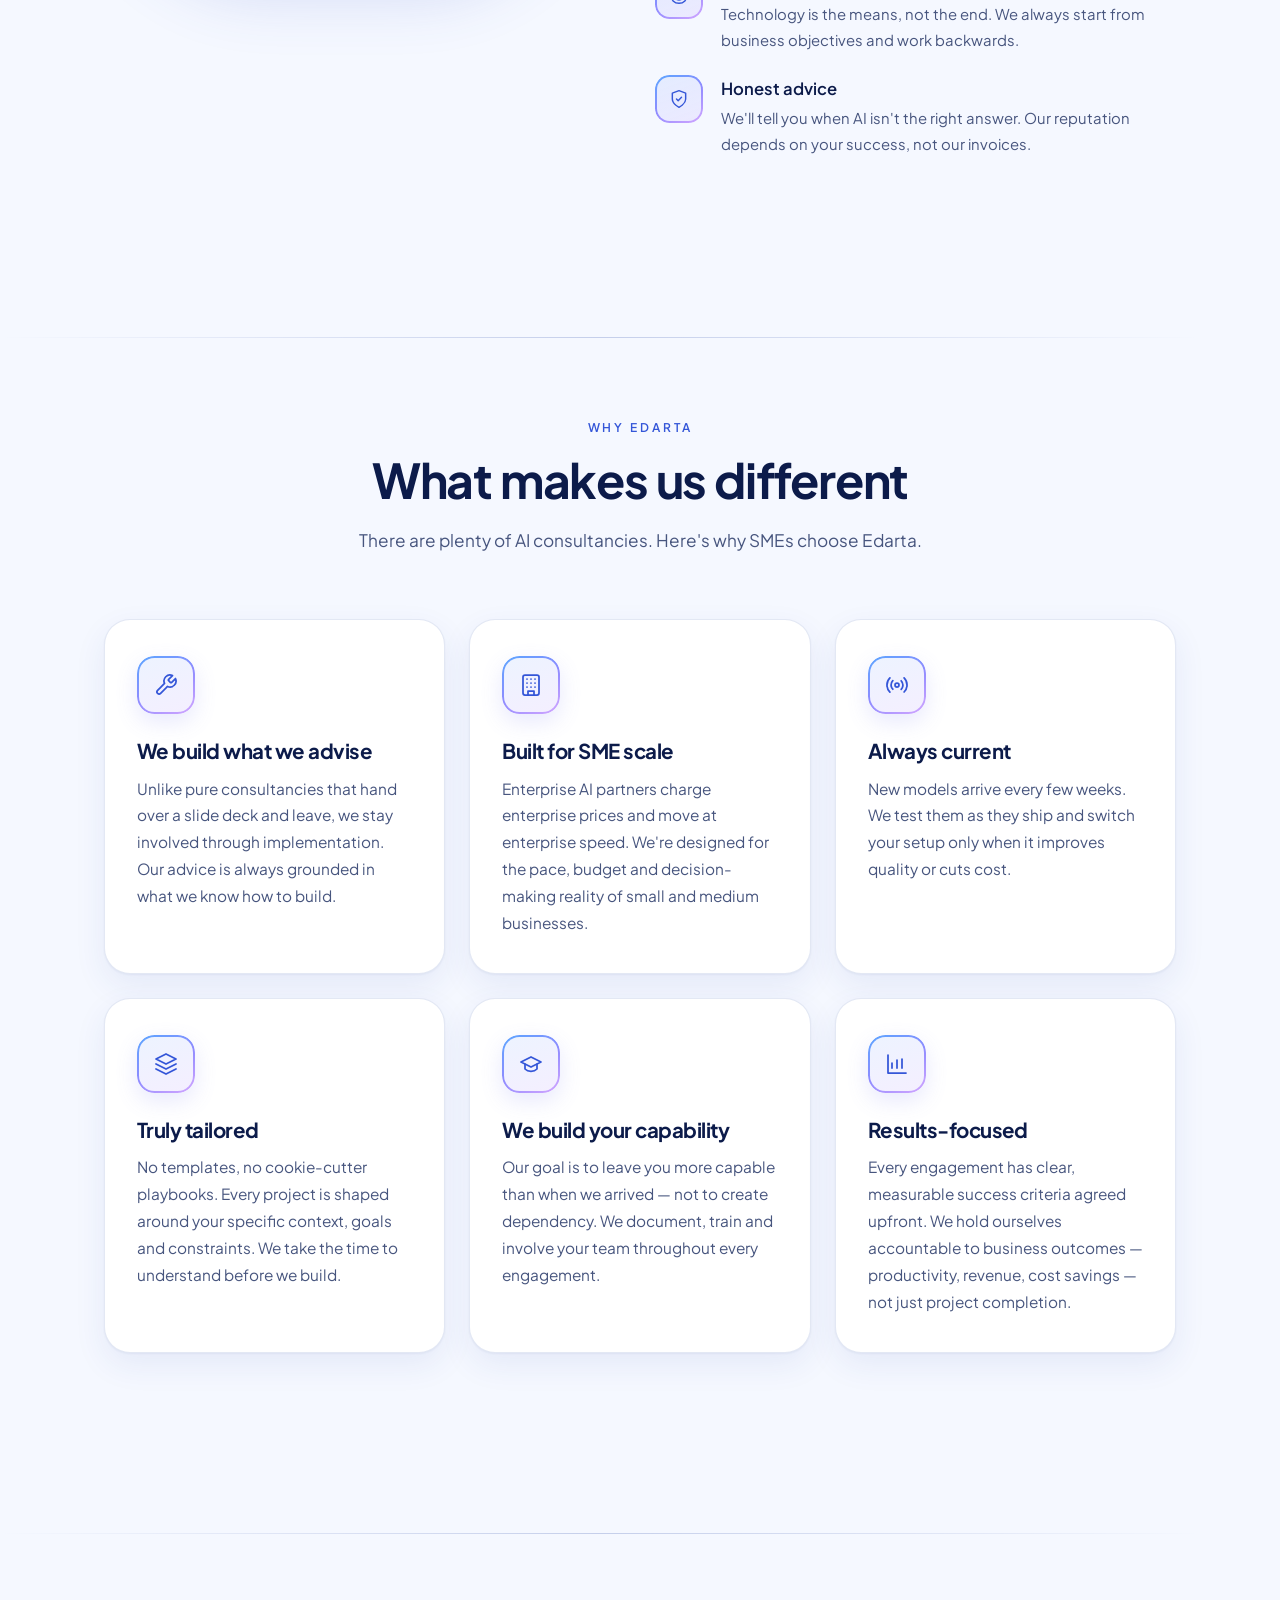
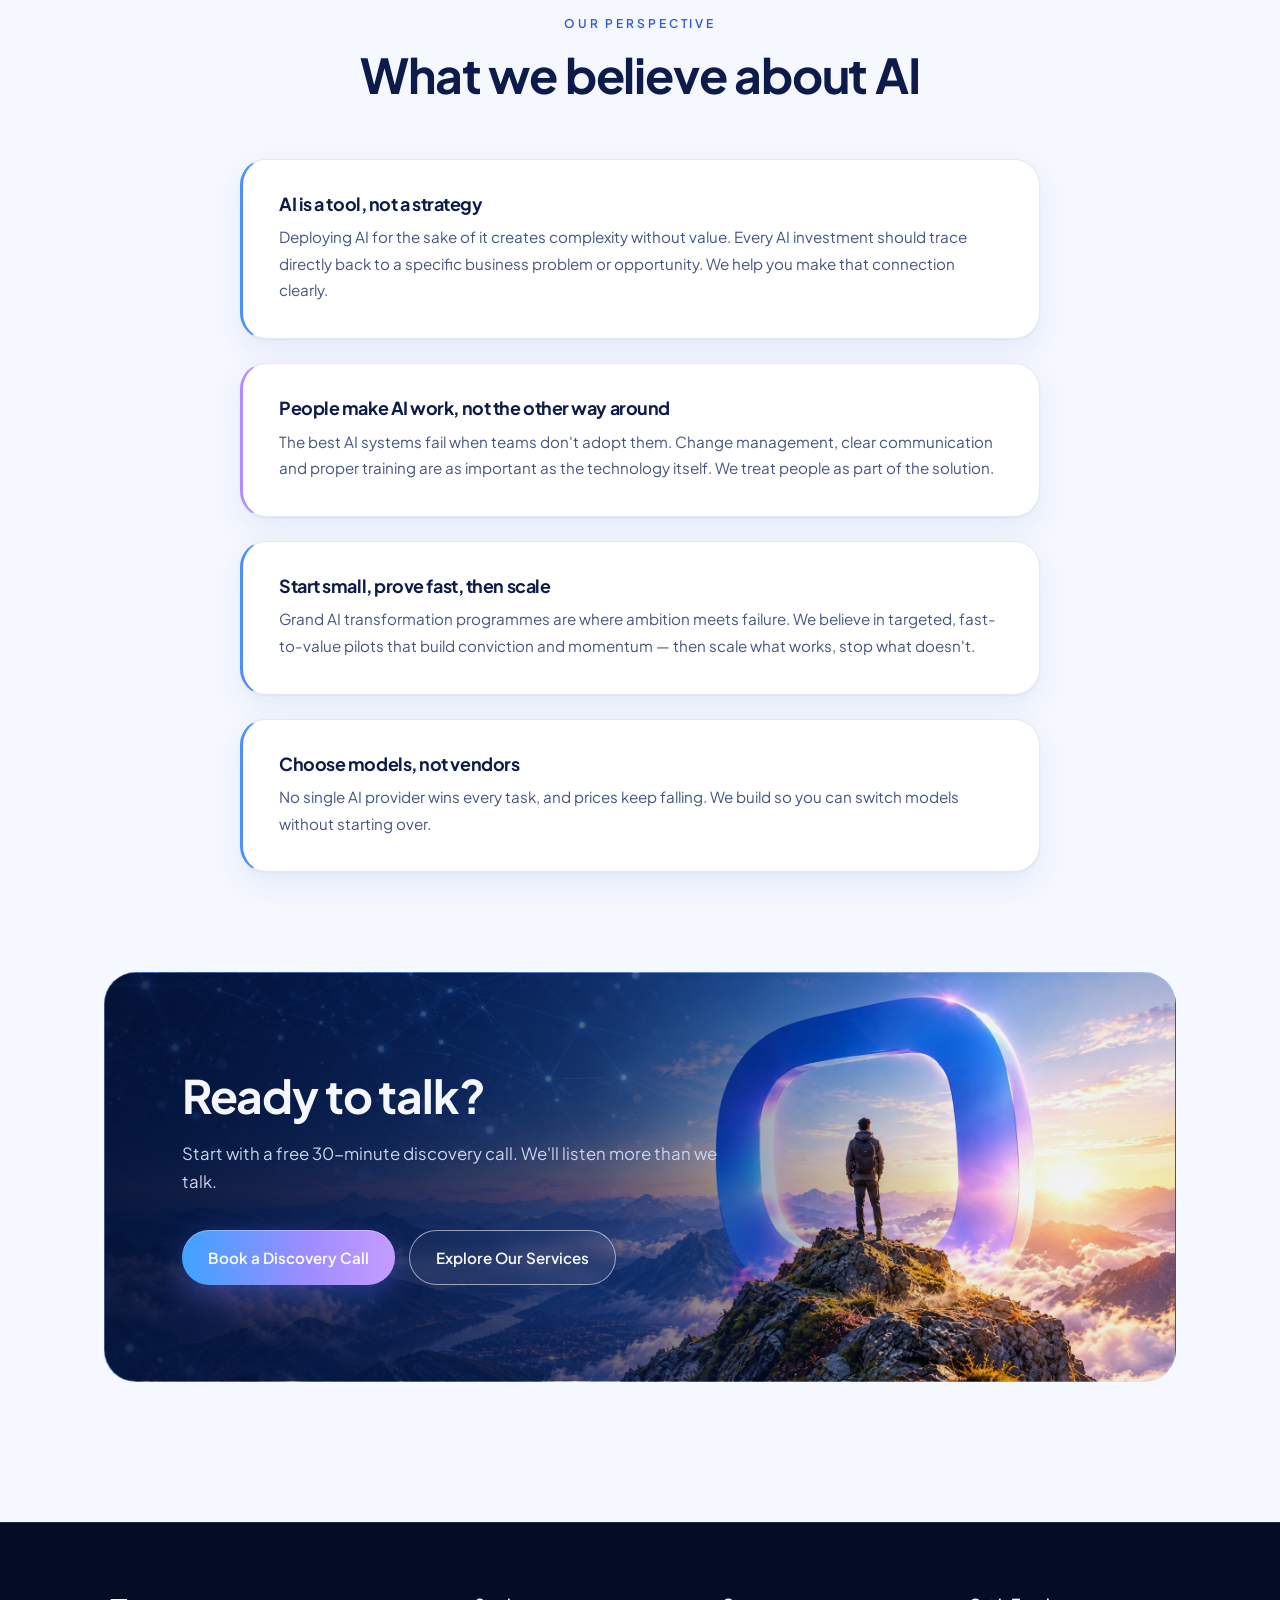
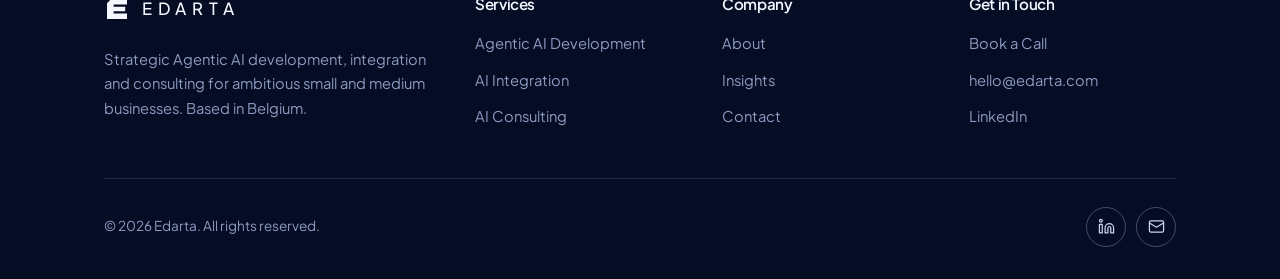
==== commit 8fe46f81: "Make page heroes full-screen like the homepage Services, About, Insights and Contact heroes now fill" ====
--- a/about.html
+++ b/about.html
@@ -70,11 +70,12 @@
           </div>
         </div>
       </div>
+      <a href="#mission" class="scroll-cue" aria-label="Scroll to content"><span class="scroll-mouse"></span>Scroll down</a>
     </section>
 
 
         <!-- ── Mission ────────────────────────── -->
-        <section style="padding-top: 20px;">
+        <section id="mission" style="padding-top: 20px;">
             <div class="container">
                 <div class="about-grid">
                     <div class="about-visual fade-up">
--- a/css/style.css
+++ b/css/style.css
@@ -567,8 +567,6 @@
 }
 
 .hero--page {
-    min-height: 78vh;
-    min-height: 78svh;
     padding: 150px 0 110px;
 }
 
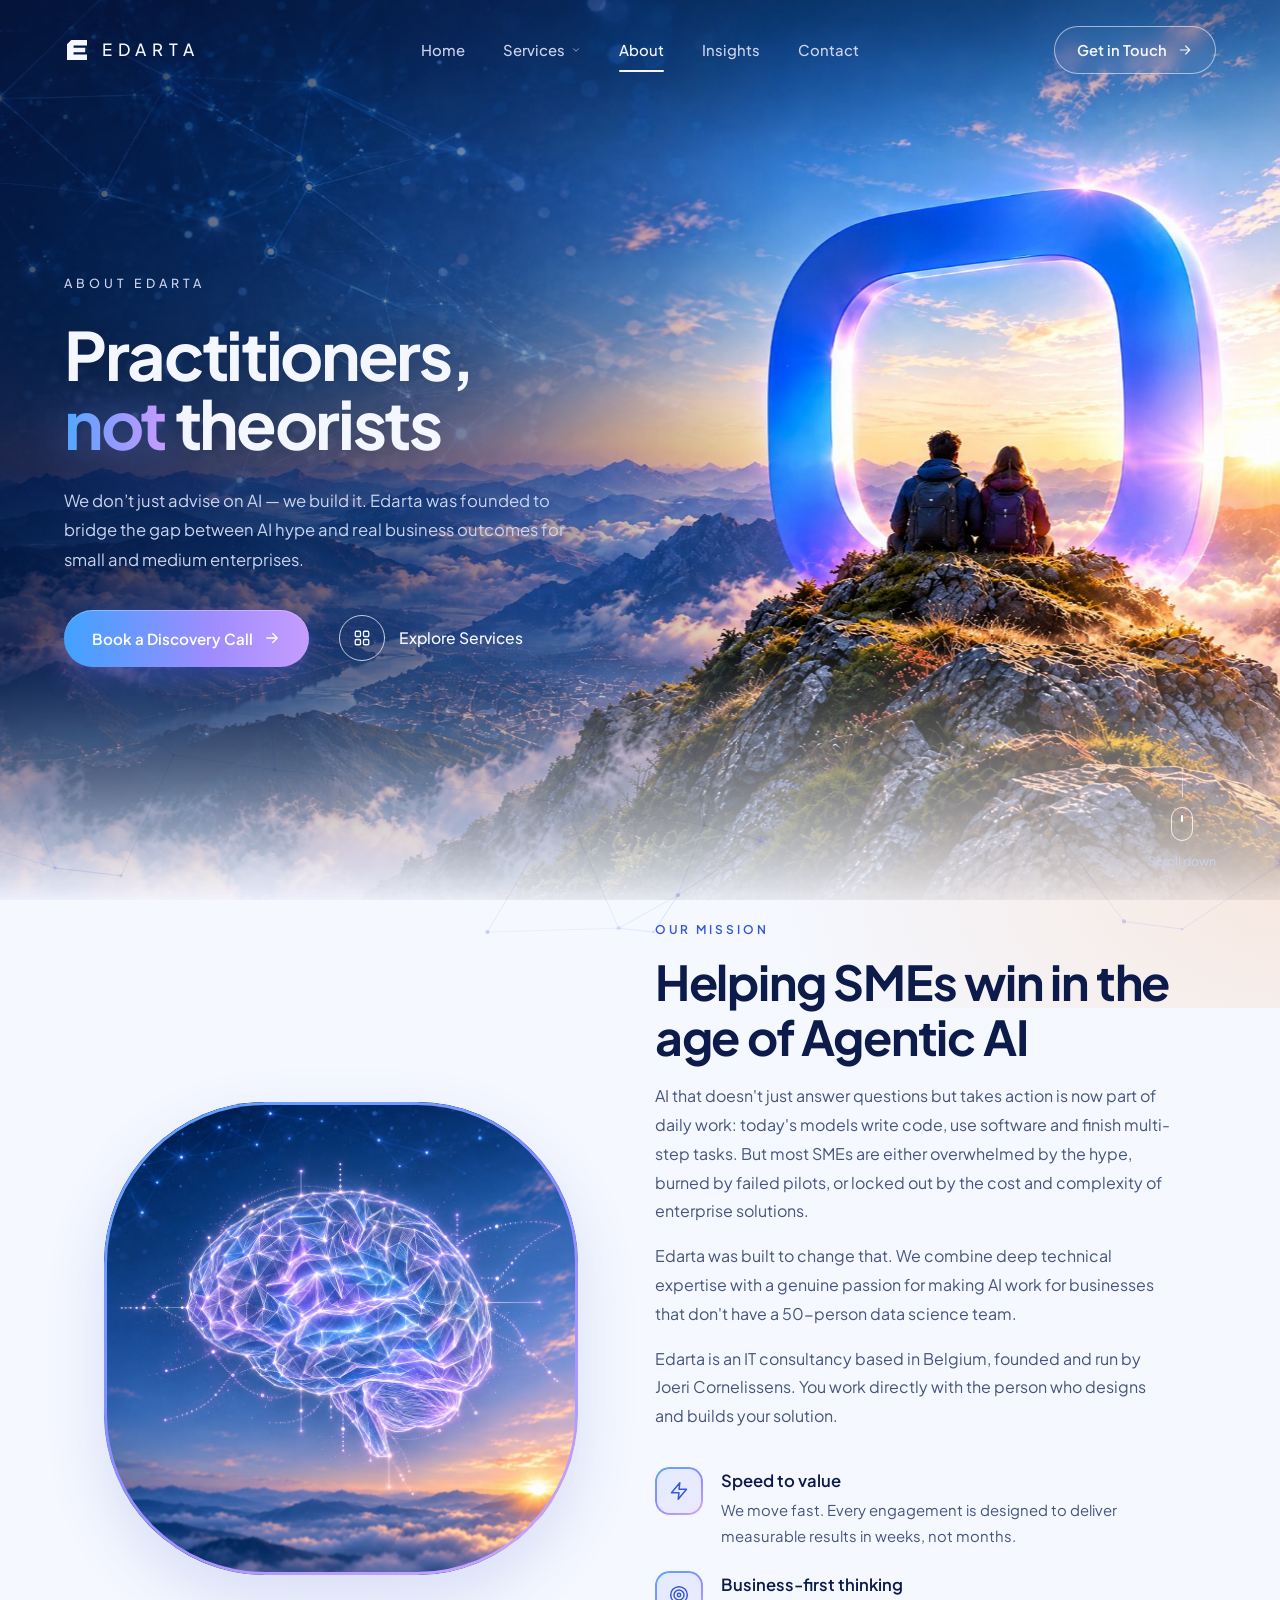
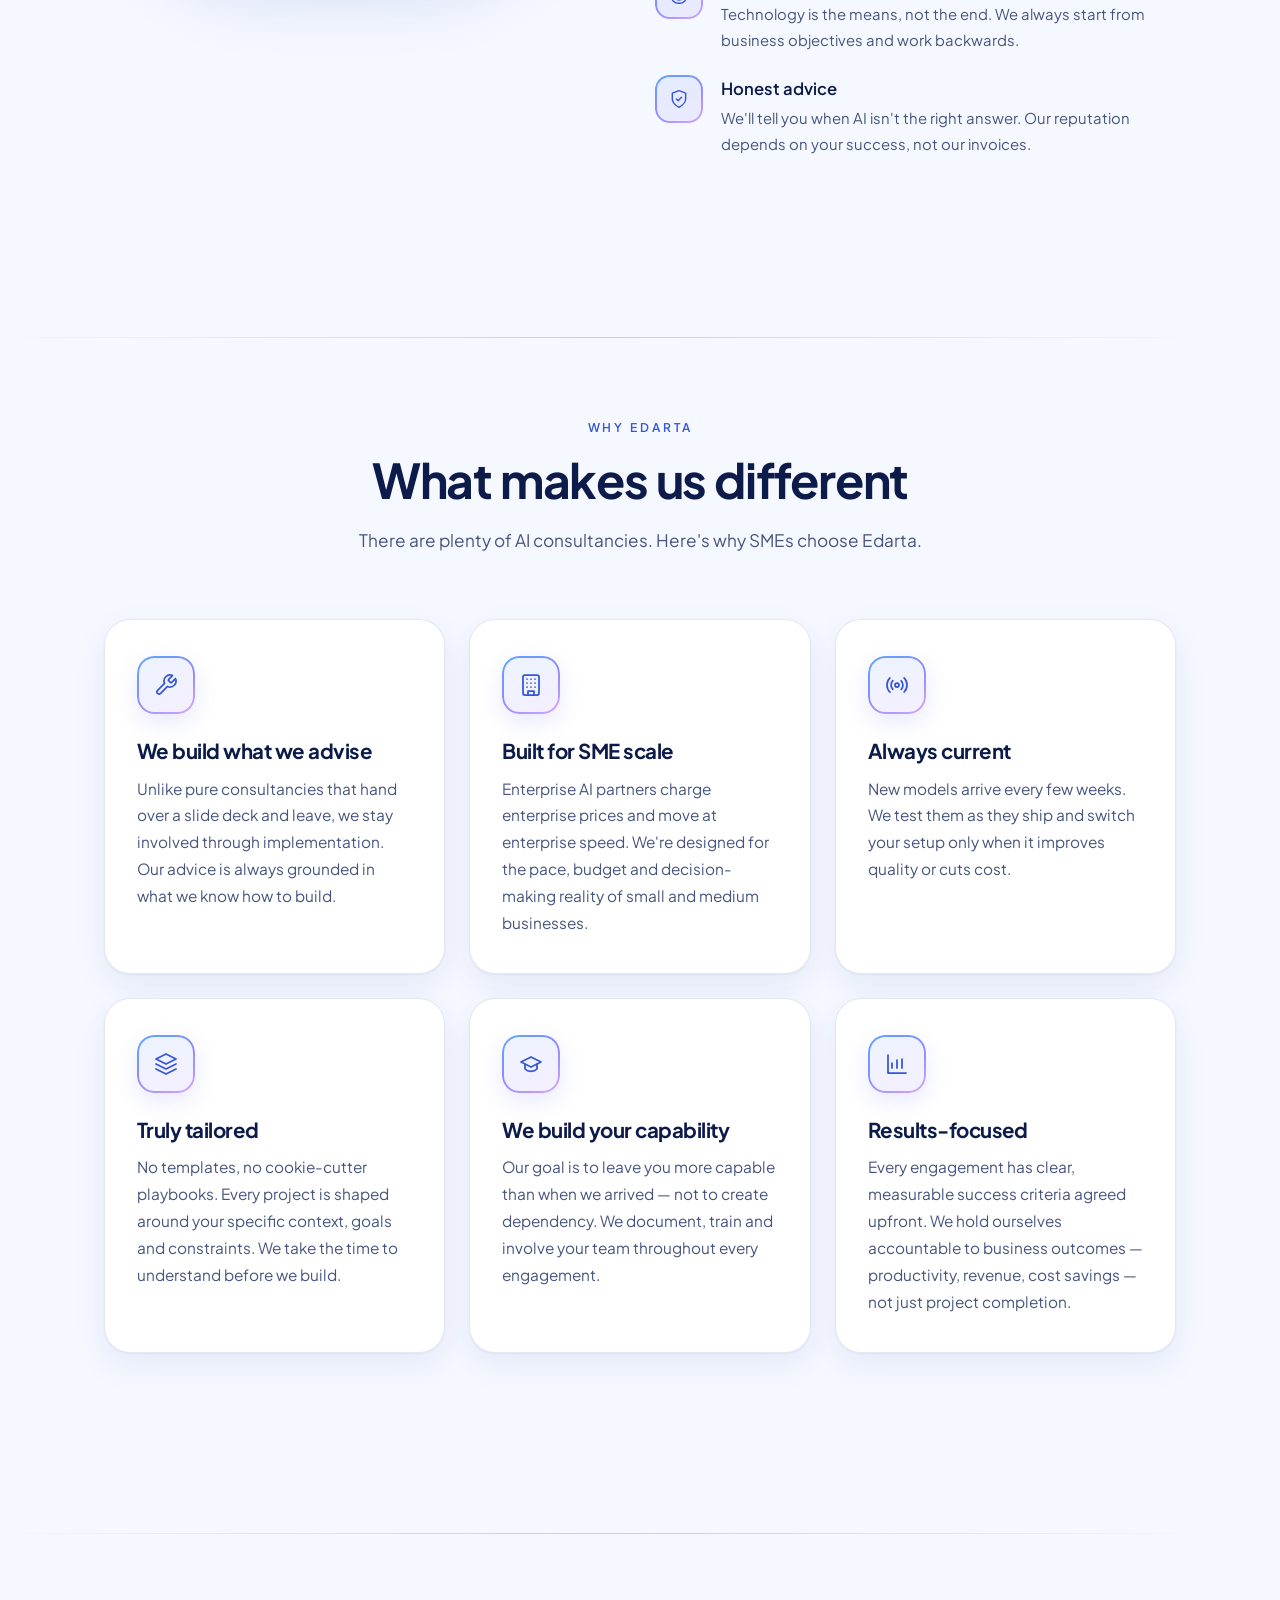
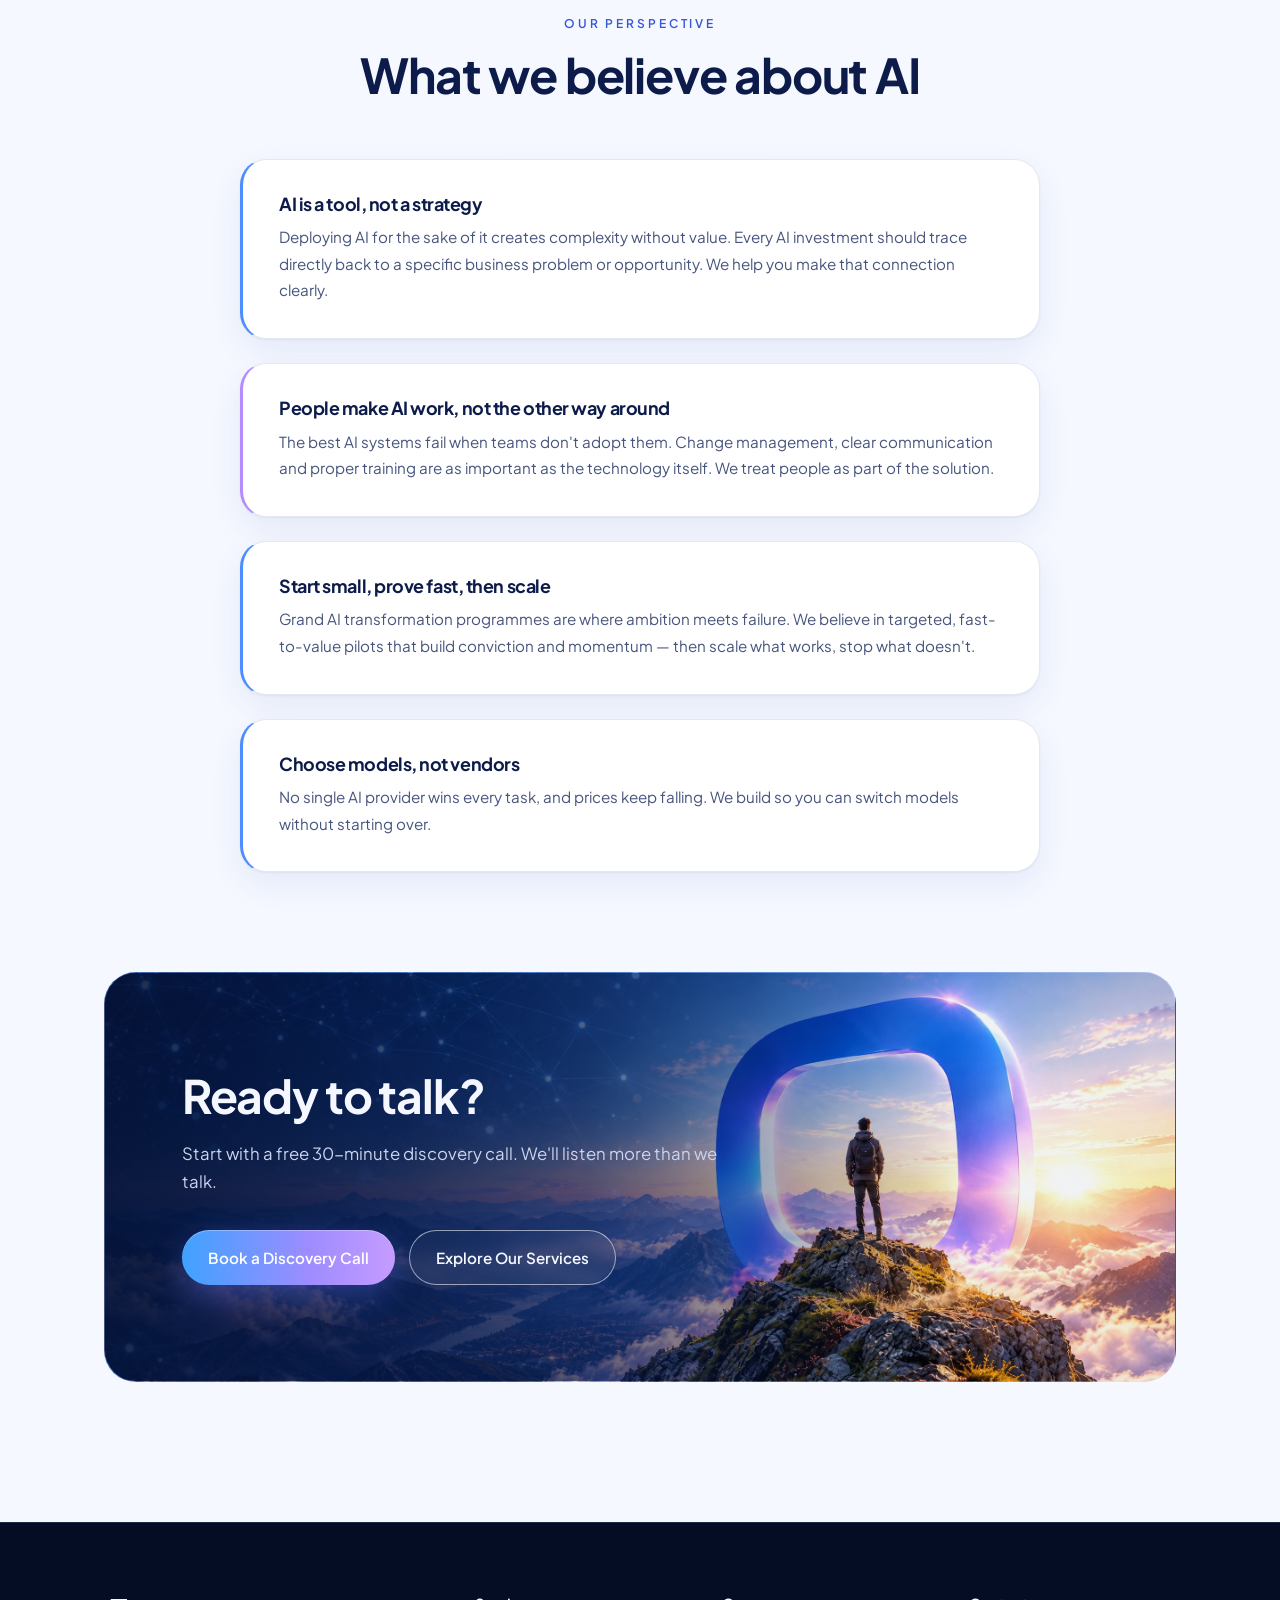
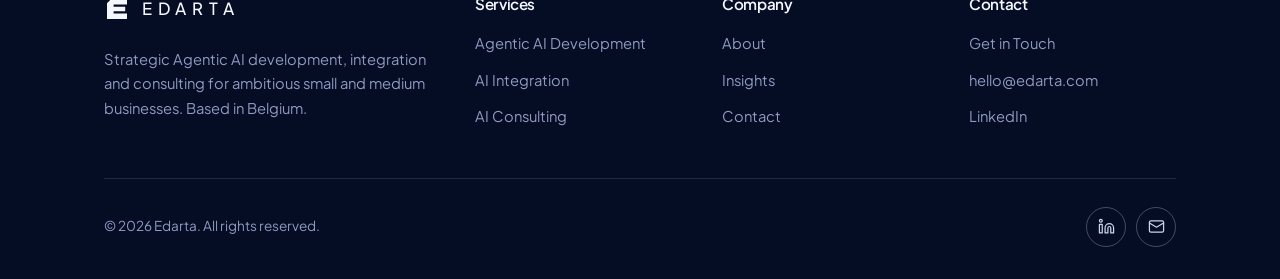
==== commit f473cbda: "Rename 'Book a Call' to 'Get in Touch' Menu button, phone menu and footer link now read 'Get in Touc" ====
--- a/about.html
+++ b/about.html
@@ -35,7 +35,7 @@
         <li><a href="contact.html">Contact</a></li>
       </ul>
       <div class="nav-cta">
-        <a href="contact.html" class="btn btn-outline">Book a Call <svg width="16" height="16" viewBox="0 0 24 24" fill="none" stroke="currentColor" stroke-width="1.75" stroke-linecap="round" stroke-linejoin="round" aria-hidden="true"><path d="M5 12h14M13 6l6 6-6 6"/></svg></a>
+        <a href="contact.html" class="btn btn-outline">Get in Touch <svg width="16" height="16" viewBox="0 0 24 24" fill="none" stroke="currentColor" stroke-width="1.75" stroke-linecap="round" stroke-linejoin="round" aria-hidden="true"><path d="M5 12h14M13 6l6 6-6 6"/></svg></a>
       </div>
       <button class="nav-toggle" id="nav-toggle" aria-label="Open menu" aria-expanded="false" aria-controls="nav-mobile">
         <span></span><span></span><span></span>
@@ -49,7 +49,7 @@
     <a href="about.html" class="active" aria-current="page">About</a>
     <a href="insights.html">Insights</a>
     <a href="contact.html">Contact</a>
-    <a href="contact.html" class="btn btn-primary">Book a Call <svg width="16" height="16" viewBox="0 0 24 24" fill="none" stroke="currentColor" stroke-width="1.75" stroke-linecap="round" stroke-linejoin="round" aria-hidden="true"><path d="M5 12h14M13 6l6 6-6 6"/></svg></a>
+    <a href="contact.html" class="btn btn-primary">Get in Touch <svg width="16" height="16" viewBox="0 0 24 24" fill="none" stroke="currentColor" stroke-width="1.75" stroke-linecap="round" stroke-linejoin="round" aria-hidden="true"><path d="M5 12h14M13 6l6 6-6 6"/></svg></a>
   </nav>
 
     <main>
@@ -265,9 +265,9 @@
                     </ul>
                 </div>
                 <div class="footer-col">
-                    <h4>Get in Touch</h4>
+                    <h4>Contact</h4>
                     <ul>
-                        <li><a href="contact.html">Book a Call</a></li>
+                        <li><a href="contact.html">Get in Touch</a></li>
                         <li><a href="mailto:hello@edarta.com">hello@edarta.com</a></li>
                         <li><a href="https://linkedin.com/company/edarta" target="_blank" rel="noopener">LinkedIn</a>
                         </li>
--- a/css/style.css
+++ b/css/style.css
@@ -113,15 +113,62 @@
 body {
     font-family: var(--font-body);
     font-size: 1rem;
-    background:
-        radial-gradient(1200px 600px at 85% 20%, rgba(76, 141, 255, 0.10), transparent 60%),
-        radial-gradient(900px 500px at 5% 60%, rgba(180, 140, 255, 0.08), transparent 60%),
-        var(--page);
-    background-attachment: fixed;
+    background: var(--page);
     color: var(--ink);
     line-height: 1.65;
     -webkit-font-smoothing: antialiased;
     overflow-x: hidden;
+}
+
+/* ── Page sky: faint star network over a sunrise glow ──
+   Two fixed layers behind all content. The glow drifts slowly; the stars
+   twinkle and a few sparks travel the lines (inside bg-sky.svg). Phones and
+   reduced-motion users get the still star file. */
+body::before,
+body::after {
+    content: "";
+    position: fixed;
+    pointer-events: none;
+}
+
+body::after {
+    inset: -12%;
+    z-index: -2;
+    background:
+        radial-gradient(48% 44% at 92% 88%, rgba(255, 186, 130, 0.26), transparent 70%),
+        radial-gradient(52% 48% at 6% 42%, rgba(180, 140, 255, 0.17), transparent 68%),
+        radial-gradient(56% 46% at 82% 6%, rgba(76, 141, 255, 0.14), transparent 66%);
+    animation: glow-drift 140s ease-in-out infinite alternate;
+}
+
+body::before {
+    inset: -4%;
+    z-index: -1;
+    background: url('../images/bg-sky.svg') center / cover no-repeat;
+    animation: sky-drift 180s ease-in-out infinite alternate;
+}
+
+@keyframes glow-drift {
+    0%   { transform: translate3d(0, 0, 0) scale(1); }
+    50%  { transform: translate3d(-4%, 3%, 0) scale(1.06); }
+    100% { transform: translate3d(3%, -2%, 0) scale(1.02); }
+}
+
+@keyframes sky-drift {
+    from { transform: translate3d(0, 0, 0) scale(1); }
+    to   { transform: translate3d(-2%, -1.5%, 0) scale(1.04); }
+}
+
+@media (max-width: 768px) {
+    body::before {
+        background-image: url('../images/bg-sky-still.svg');
+    }
+}
+
+@media (prefers-reduced-motion: reduce) {
+    body::before {
+        background-image: url('../images/bg-sky-still.svg');
+    }
 }
 
 img {
@@ -590,7 +637,14 @@
     z-index: -1;
     background:
         linear-gradient(90deg, rgba(5, 16, 50, 0.72) 0%, rgba(8, 24, 70, 0.45) 38%, rgba(8, 24, 70, 0) 62%),
-        linear-gradient(180deg, rgba(5, 13, 36, 0.35) 0%, rgba(5, 13, 36, 0) 18%, rgba(5, 13, 36, 0) 70%, var(--page) 100%);
+        linear-gradient(180deg, rgba(5, 13, 36, 0.35) 0%, rgba(5, 13, 36, 0) 18%);
+}
+
+/* The photo fades out to transparent so the page sky continues under it */
+.hero-media,
+.hero::after {
+    -webkit-mask-image: linear-gradient(180deg, #000 70%, transparent 100%);
+    mask-image: linear-gradient(180deg, #000 70%, transparent 100%);
 }
 
 .hero-inner {
@@ -1742,20 +1796,22 @@
         display: block;
         min-height: 0;
         padding: 47svh 0 64px;
-        background: var(--page);
+        background: transparent;
     }
 
     .hero-media {
         height: 58svh;
         bottom: auto;
         object-position: var(--hero-pos-sm, 72% 50%);
+        -webkit-mask-image: linear-gradient(180deg, #000 60%, transparent 100%);
+        mask-image: linear-gradient(180deg, #000 60%, transparent 100%);
     }
 
     .hero::after {
         bottom: auto;
         height: 64svh;
         background:
-            linear-gradient(180deg, rgba(5, 13, 36, 0.45) 0%, rgba(5, 13, 36, 0) 20%, rgba(5, 13, 36, 0) 56%, var(--page) 88%);
+            linear-gradient(180deg, rgba(5, 13, 36, 0.45) 0%, rgba(5, 13, 36, 0) 20%);
     }
 
     .hero {
